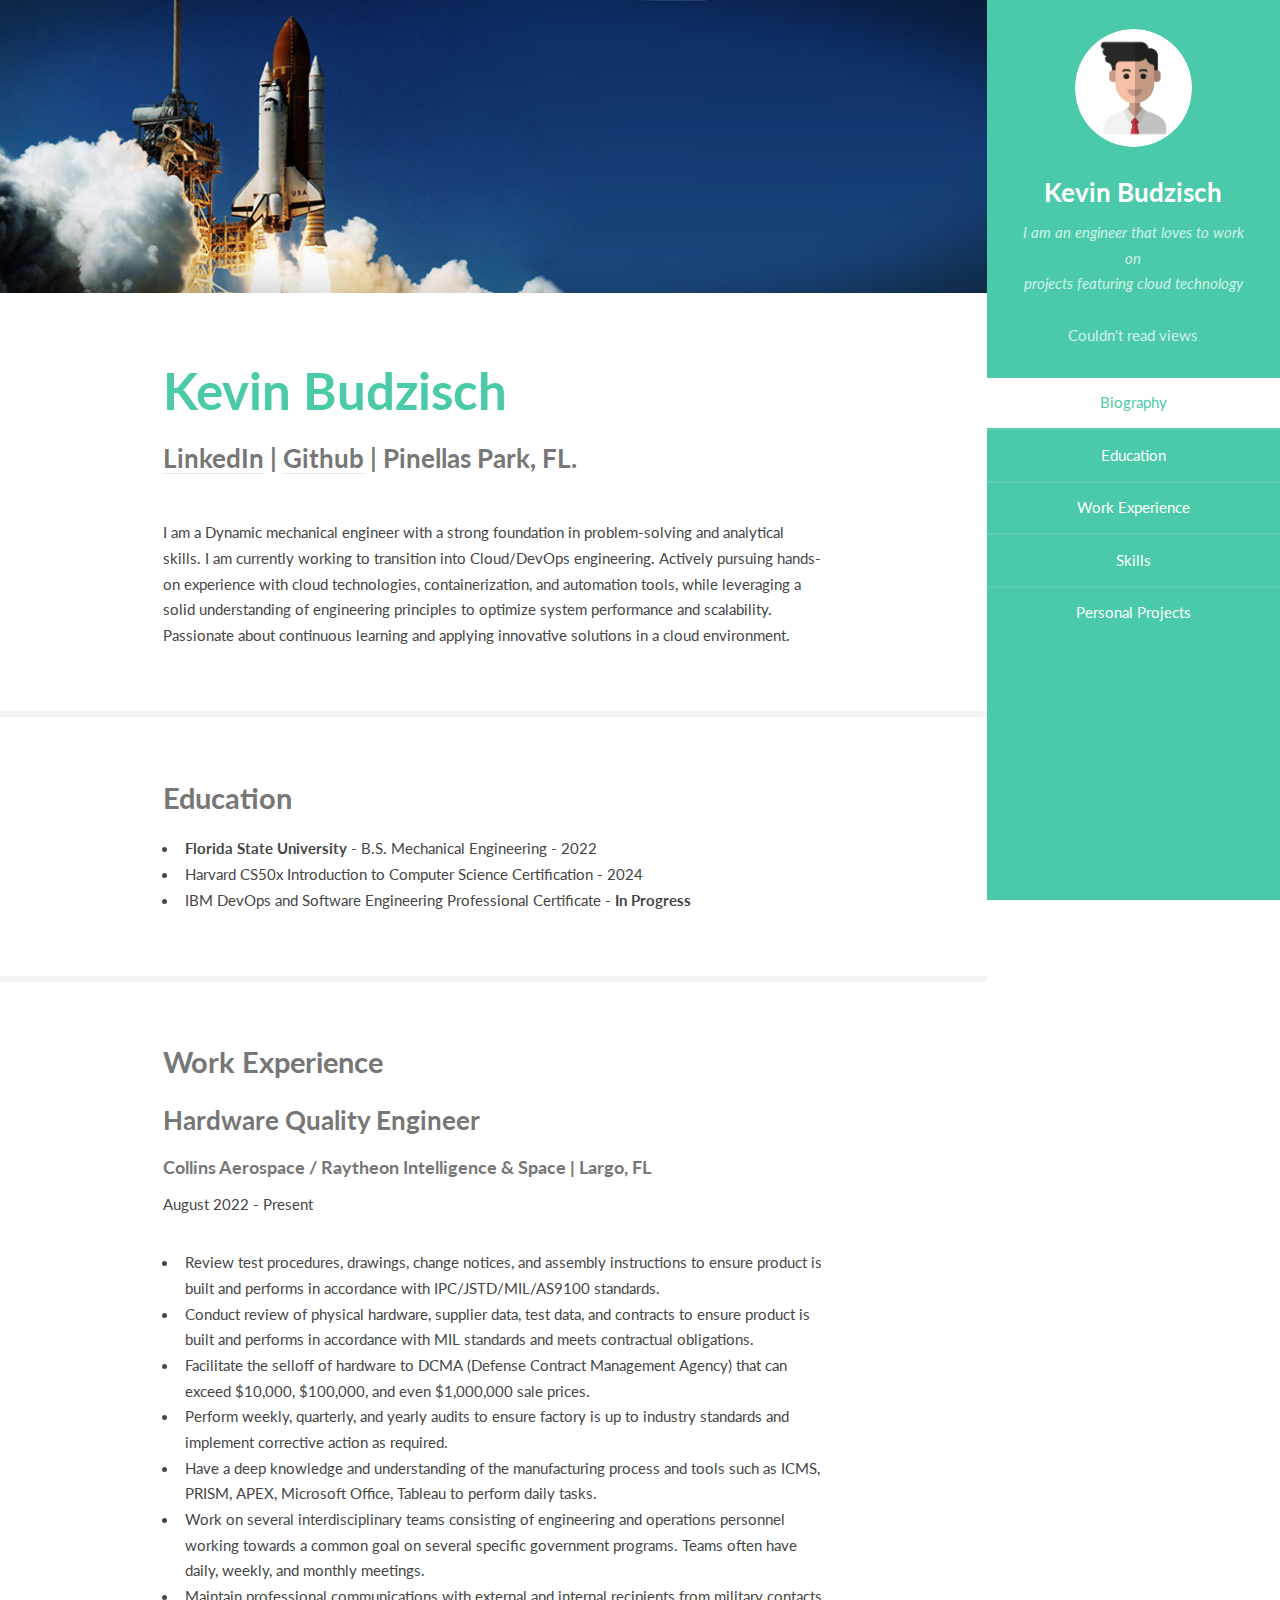
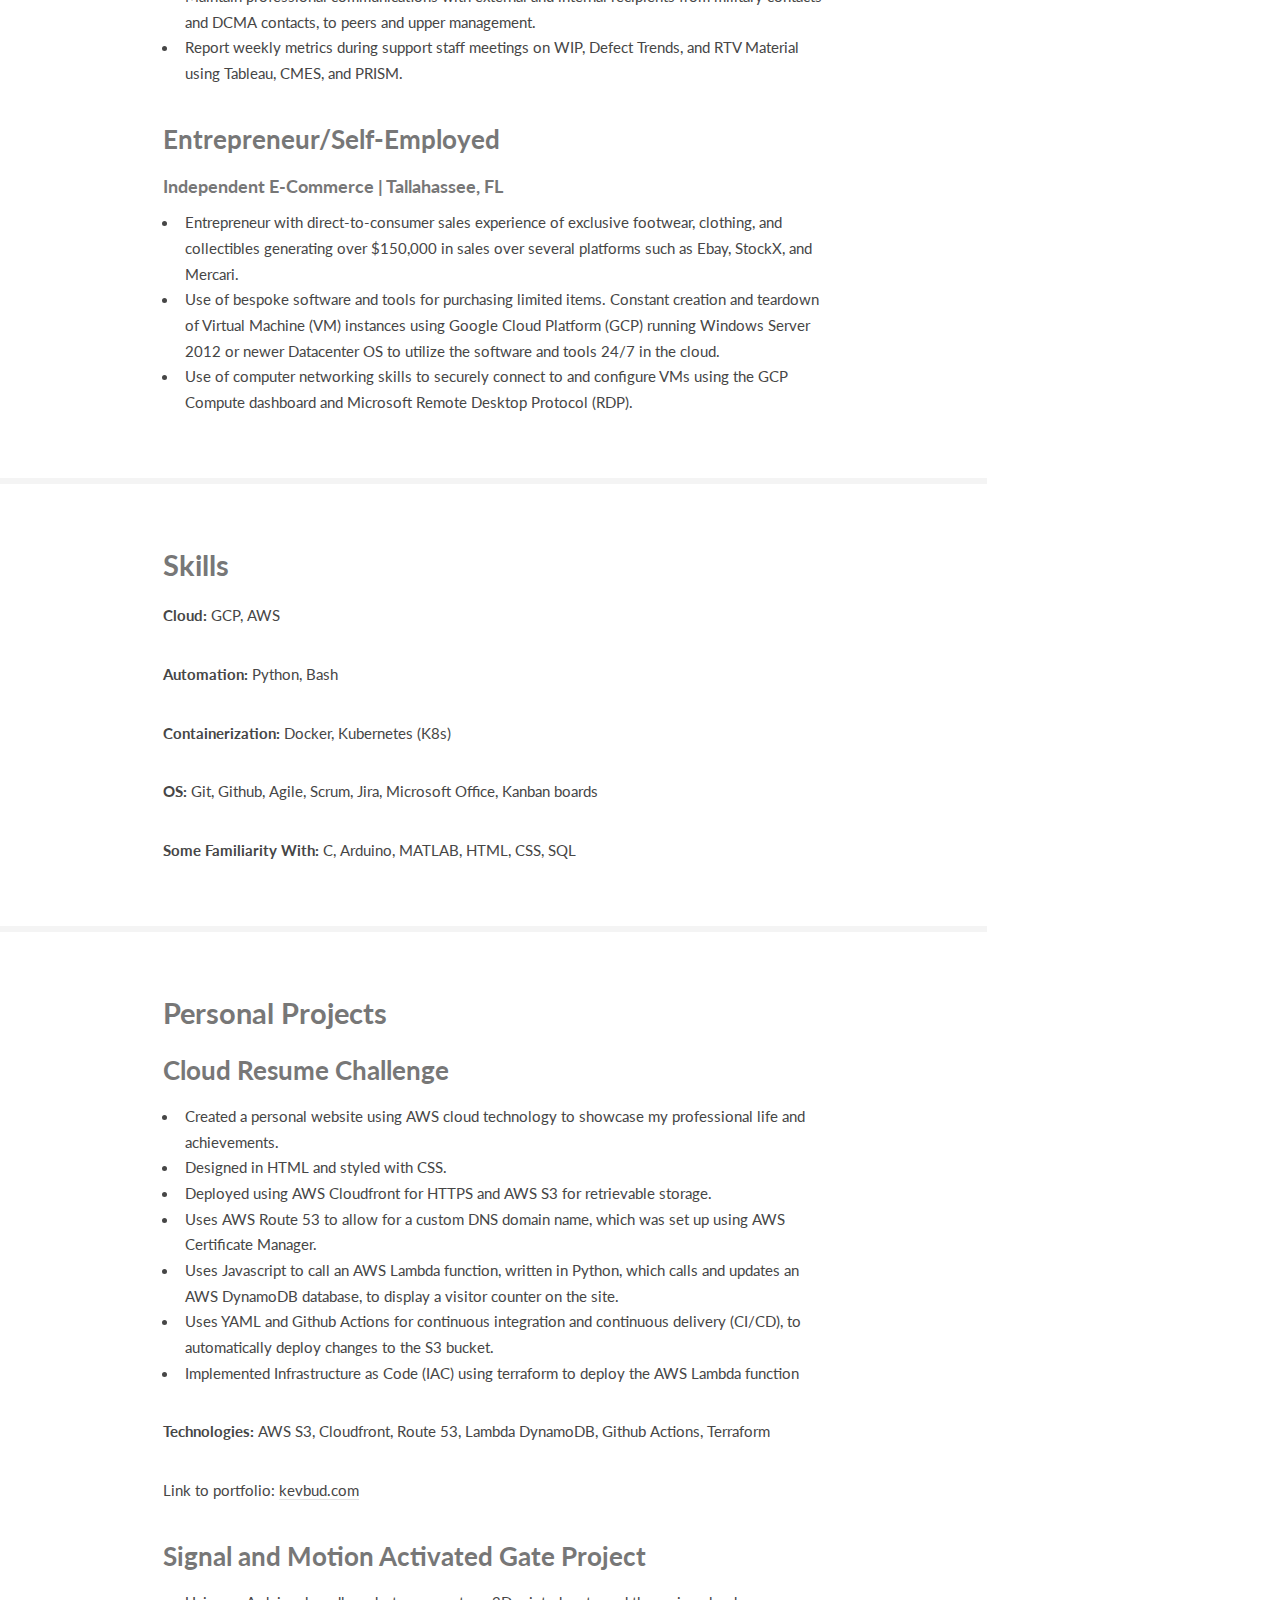
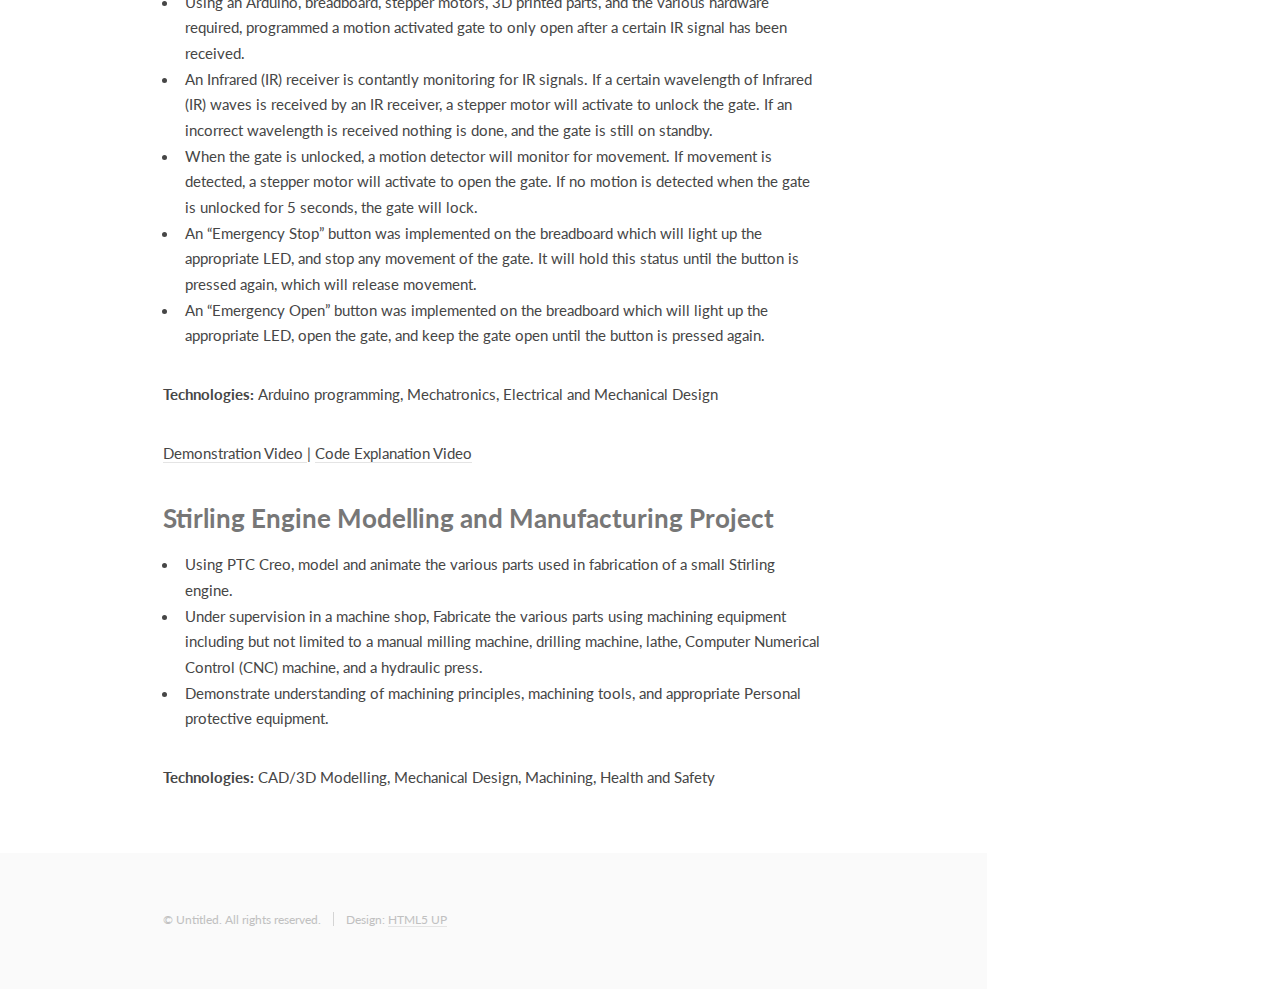
==== website/index.html @ 7eb5d75f "updated index" ====
<!DOCTYPE HTML>
<!--
	Read Only by HTML5 UP
	html5up.net | @ajlkn
	Free for personal and commercial use under the CCA 3.0 license (html5up.net/license)
-->
<html>
	<head>
		<title>Kevin Budzisch Resume</title>
		<meta charset="utf-8" />
		<meta name="viewport" content="width=device-width, initial-scale=1, user-scalable=no" />
		<link rel="stylesheet" href="assets/css/main.css" />
	</head>
	<body class="is-preload">

		<!-- Header -->
			<section id="header">
				<header>
					<span class="image avatar"><img src="images/avatar.jpg" alt="" /></span>
					<h1 id="logo"><a href="#">Kevin Budzisch</a></h1>
					<p>I am an engineer that loves to work on<br />
						projects featuring cloud technology</p>
					<br>
					<div class="counter-number nav-item nav-link text-white-50 font-sans-serif font-size-16
					active">Couldn't read views</div>
					
				</header>
				<nav id="nav">
					<ul>
						<li><a href="#one" class="active">Biography</a></li>
						<li><a href="#two">Education</a></li>
						<li><a href="#three">Work Experience</a></li>
						<li><a href="#four">Skills</a></li>
						<li><a href="#five">Personal Projects</a></li>
<!--						<li><a href="#six">Contact Me</a></li>	-->
					</ul>
				</nav>

			</section>

		<!-- Wrapper -->
			<div id="wrapper">

				<!-- Main -->
					<div id="main">

						<!-- One -->
							<section id="one">
								<div class="image main" data-position="center">
									<img src="images/banner.jpg" alt="" />
								</div>
								<div class="container">
									<header class="major">
										<h2>Kevin Budzisch</h2>
										<p>
											<a href="https://www.linkedin.com/in/kbudzisch/">LinkedIn</a>  | 
											<a href="https://github.com/Fudder1">Github</a>  |  Pinellas Park, FL.
										</p>
									</header>
									<p>I am a Dynamic mechanical engineer with a strong foundation in problem-solving and analytical skills. I am currently working to transition into Cloud/DevOps engineering. Actively pursuing hands-on experience with cloud technologies, containerization, and automation tools, while leveraging a solid understanding of engineering principles to optimize system performance and scalability. Passionate about continuous learning and applying innovative solutions in a cloud environment.</p>
								</div>
							</section>

						<!-- Two -->
							<section id="two">
								<div class="container">
									<h2>Education</h2>
									<ul>
										<li><strong>Florida State University</strong>  -  B.S. Mechanical Engineering  -  2022</li>
										<li>Harvard CS50x Introduction to Computer Science Certification  -  2024</li>
										<li>IBM DevOps and Software Engineering Professional Certificate  -  <strong>In Progress</strong></li>
									</ul>
		
										
								</div>
							</section>

						<!-- Three -->
							<section id="three">
								<div class="container">
									<h2>Work Experience</h2>
									<div>
										<h3>Hardware Quality Engineer</h3>
										<h4>Collins Aerospace / Raytheon Intelligence & Space | Largo, FL</h4> 
										<p>August 2022 - Present</p>
										<ul>
											<li>Review test procedures, drawings, change notices, and assembly instructions to ensure product is built and performs in accordance with IPC/JSTD/MIL/AS9100 standards.</li>
											<li>Conduct review of physical hardware, supplier data, test data, and contracts to ensure product is built and performs in accordance with MIL standards and meets contractual obligations.</li>
											<li>Facilitate the selloff of hardware to DCMA (Defense Contract Management Agency) that can exceed $10,000, $100,000, and even $1,000,000 sale prices.</li>
											<li>Perform weekly, quarterly, and yearly audits to ensure factory is up to industry standards and implement corrective action as required.</li>
											<li>Have a deep knowledge and understanding of the manufacturing process and tools such as ICMS, PRISM, APEX, Microsoft Office, Tableau to perform daily tasks.</li>
											<li>Work on several interdisciplinary teams consisting of engineering and operations personnel working towards a common goal on several specific government programs. Teams often have daily, weekly, and monthly meetings.</li>
											<li>Maintain professional communications with external and internal recipients from military contacts and DCMA contacts, to peers and upper management. </li>
											<li>Report weekly metrics during support staff meetings on WIP, Defect Trends, and RTV Material using Tableau, CMES, and PRISM.</li>
										</ul>
									</div>

									<div>
										<h3>Entrepreneur/Self-Employed</h3>
										<h4>Independent E-Commerce | Tallahassee, FL</h4> 
										<ul>
											<li>Entrepreneur with direct-to-consumer sales experience of exclusive footwear, clothing, and collectibles generating over $150,000 in sales over several platforms such as Ebay, StockX, and Mercari.</li>
											<li>Use of bespoke software and tools for purchasing limited items. Constant creation and teardown of Virtual Machine (VM) instances using Google Cloud Platform (GCP) running Windows Server 2012 or newer Datacenter OS to utilize the software and tools 24/7 in the cloud.</li>
											<li>Use of computer networking skills to securely connect to and configure VMs using the GCP Compute dashboard and Microsoft Remote Desktop Protocol (RDP).</li>
										</ul>
									</div>
								</div>
							</section>

							<!-- four -->
							<section id="four">
								<div class="container">
									<h2>Skills</h2>
									<p><strong>Cloud:</strong> GCP, AWS</p>
									<p><strong>Automation:</strong> Python, Bash</p>
									<p><strong>Containerization:</strong> Docker, Kubernetes (K8s)</p>
									<p><strong>OS:</strong> Git, Github, Agile, Scrum, Jira, Microsoft Office, Kanban boards</p>
									<p><strong>Some Familiarity With:</strong> C, Arduino, MATLAB, HTML, CSS, SQL</p>
								</div>
							</section>
						
						<!-- five -->
						<section id="five">
							<div class="container">
								<h2>Personal Projects</h2>
							<div>
								<h3>Cloud Resume Challenge</h3>
								<ul>
									<li>Created a personal website using AWS cloud technology to showcase my professional life and achievements.</li>
									<li>Designed in HTML and styled with CSS. </li>
									<li>Deployed using AWS Cloudfront for HTTPS and AWS S3 for retrievable storage. </li>
									<li>Uses AWS Route 53 to allow for a custom DNS domain name, which was set up using AWS Certificate Manager.</li>
									<li>Uses Javascript to call an AWS Lambda function, written in Python, which calls and updates an AWS DynamoDB database, to display a visitor counter on the site.</li>
									<li>Uses YAML and Github Actions for continuous integration and continuous delivery (CI/CD), to automatically deploy changes to the S3 bucket.</li>
									<li>Implemented Infrastructure as Code (IAC) using terraform to deploy the AWS Lambda function</li>
								</ul>
								<p><strong>Technologies:</strong> AWS S3, Cloudfront, Route 53, Lambda DynamoDB, Github Actions, Terraform</p>
								<p>Link to portfolio: <a href="kevbud.com">kevbud.com</a></p>
							</div>

							<div>
								<h3>Signal and Motion Activated Gate Project </h3>
								<ul>
									<li>Using an Arduino, breadboard, stepper motors, 3D printed parts, and the various hardware required, programmed a motion activated gate to only open after a certain IR signal has been received.</li>
									<li>An Infrared (IR) receiver is contantly monitoring for IR signals. If a certain wavelength of Infrared (IR) waves is received by an IR receiver, a stepper motor will activate to unlock the gate. If an incorrect wavelength is received nothing is done, and the gate is still on standby.</li>
									<li>When the gate is unlocked, a motion detector will monitor for movement. If movement is detected, a stepper motor will activate to open the gate. If no motion is detected when the gate is unlocked for 5 seconds, the gate will lock.</li>
									<li>An “Emergency Stop” button was implemented on the breadboard which will light up the appropriate LED, and stop any movement of the gate. It will hold this status until the button is pressed again, which will release movement.</li>
									<li>An “Emergency Open” button was implemented on the breadboard which will light up the appropriate LED, open the gate, and keep the gate open until the button is pressed again.</li>
								</ul>
								<p><strong>Technologies:</strong> Arduino programming, Mechatronics, Electrical and Mechanical Design</p>
								<p>
									<a href="https://www.youtube.com/watch?v=40p8YZrm4vk">Demonstration Video     </a> 
									 |    
									<a href="https://www.youtube.com/watch?v=aiH-I9sI6yg">Code Explanation Video</a>
								</p>
							</div>

							<div>
								<h3> Stirling Engine Modelling and Manufacturing Project</h3>
								<ul>
									<li>Using PTC Creo, model and animate the various parts used in fabrication of a small Stirling engine.</li>
									<li>Under supervision in a machine shop, Fabricate the various parts using machining equipment including but not limited to a manual milling machine, drilling machine, lathe, Computer Numerical Control (CNC) machine, and a hydraulic press. </li>
									<li>Demonstrate understanding of machining principles, machining tools, and appropriate Personal protective equipment.</li>
								</ul>
								<p><strong>Technologies:</strong> CAD/3D Modelling, Mechanical Design, Machining, Health and Safety</p>
							</div>
							</div>
						</section>

							<!-- six -->
<!--						<section id="six">
								<div class="container">
									<h3>Contact Me</h3>
									<p>Integer eu ante ornare amet commetus vestibulum blandit integer in curae ac faucibus integer non. Adipiscing cubilia elementum integer. Integer eu ante ornare amet commetus.</p>
									<form method="post" action="#">
										<div class="row gtr-uniform">
											<div class="col-6 col-12-xsmall"><input type="text" name="name" id="name" placeholder="Name" /></div>
											<div class="col-6 col-12-xsmall"><input type="email" name="email" id="email" placeholder="Email" /></div>
											<div class="col-12"><input type="text" name="subject" id="subject" placeholder="Subject" /></div>
											<div class="col-12"><textarea name="message" id="message" placeholder="Message" rows="6"></textarea></div>
											<div class="col-12">
												<ul class="actions">
													<li><input type="submit" class="primary" value="Send Message" /></li>
													<li><input type="reset" value="Reset Form" /></li>
												</ul>
											</div>
										</div>
									</form>
								</div>
							</section>	-->

						<!-- Five -->
						<!--
							<section id="five">
								<div class="container">
									<h3>Elements</h3>

									<section>
										<h4>Text</h4>
										<p>This is <b>bold</b> and this is <strong>strong</strong>. This is <i>italic</i> and this is <em>emphasized</em>.
										This is <sup>superscript</sup> text and this is <sub>subscript</sub> text.
										This is <u>underlined</u> and this is code: <code>for (;;) { ... }</code>. Finally, <a href="#">this is a link</a>.</p>
										<hr />
										<header>
											<h4>Heading with a Subtitle</h4>
											<p>Lorem ipsum dolor sit amet nullam id egestas urna aliquam</p>
										</header>
										<p>Nunc lacinia ante nunc ac lobortis. Interdum adipiscing gravida odio porttitor sem non mi integer non faucibus ornare mi ut ante amet placerat aliquet. Volutpat eu sed ante lacinia sapien lorem accumsan varius montes viverra nibh in adipiscing blandit tempus accumsan.</p>
										<header>
											<h5>Heading with a Subtitle</h5>
											<p>Lorem ipsum dolor sit amet nullam id egestas urna aliquam</p>
										</header>
										<p>Nunc lacinia ante nunc ac lobortis. Interdum adipiscing gravida odio porttitor sem non mi integer non faucibus ornare mi ut ante amet placerat aliquet. Volutpat eu sed ante lacinia sapien lorem accumsan varius montes viverra nibh in adipiscing blandit tempus accumsan.</p>
										<hr />
										<h2>Heading Level 2</h2>
										<h3>Heading Level 3</h3>
										<h4>Heading Level 4</h4>
										<h5>Heading Level 5</h5>
										<h6>Heading Level 6</h6>
										<hr />
										<h5>Blockquote</h5>
										<blockquote>Fringilla nisl. Donec accumsan interdum nisi, quis tincidunt felis sagittis eget tempus euismod. Vestibulum ante ipsum primis in faucibus vestibulum. Blandit adipiscing eu felis iaculis volutpat ac adipiscing accumsan faucibus. Vestibulum ante ipsum primis in faucibus lorem ipsum dolor sit amet nullam adipiscing eu felis.</blockquote>
										<h5>Preformatted</h5>
										<pre><code>i = 0;

while (!deck.isInOrder()) {
    print 'Iteration ' + i;
    deck.shuffle();
    i++;
}

print 'It took ' + i + ' iterations to sort the deck.';</code></pre>
									</section>

									<section>
										<h4>Lists</h4>
										<div class="row">
											<div class="col-6 col-12-xsmall">
												<h5>Unordered</h5>
												<ul>
													<li>Dolor pulvinar etiam magna etiam.</li>
													<li>Sagittis adipiscing lorem eleifend.</li>
													<li>Felis enim feugiat dolore viverra.</li>
												</ul>
												<h5>Alternate</h5>
												<ul class="alt">
													<li>Dolor pulvinar etiam magna etiam.</li>
													<li>Sagittis adipiscing lorem eleifend.</li>
													<li>Felis enim feugiat dolore viverra.</li>
												</ul>
											</div>
											<div class="col-6 col-12-xsmall">
												<h5>Ordered</h5>
												<ol>
													<li>Dolor pulvinar etiam magna etiam.</li>
													<li>Etiam vel felis at lorem sed viverra.</li>
													<li>Felis enim feugiat dolore viverra.</li>
													<li>Dolor pulvinar etiam magna etiam.</li>
													<li>Etiam vel felis at lorem sed viverra.</li>
													<li>Felis enim feugiat dolore viverra.</li>
												</ol>
												<h5>Icons</h5>
												<ul class="icons">
													<li><a href="#" class="icon brands fa-twitter"><span class="label">Twitter</span></a></li>
													<li><a href="#" class="icon brands fa-facebook-f"><span class="label">Facebook</span></a></li>
													<li><a href="#" class="icon brands fa-instagram"><span class="label">Instagram</span></a></li>
													<li><a href="#" class="icon brands fa-github"><span class="label">Github</span></a></li>
													<li><a href="#" class="icon brands fa-dribbble"><span class="label">Dribbble</span></a></li>
													<li><a href="#" class="icon brands fa-tumblr"><span class="label">Tumblr</span></a></li>
												</ul>
											</div>
										</div>
										<h5>Actions</h5>
										<ul class="actions">
											<li><a href="#" class="button primary">Default</a></li>
											<li><a href="#" class="button">Default</a></li>
											<li><a href="#" class="button alt">Default</a></li>
										</ul>
										<ul class="actions small">
											<li><a href="#" class="button primary small">Small</a></li>
											<li><a href="#" class="button small">Small</a></li>
											<li><a href="#" class="button alt small">Small</a></li>
										</ul>
										<div class="row">
											<div class="col-3 col-6-medium col-12-xsmall">
												<ul class="actions stacked">
													<li><a href="#" class="button primary">Default</a></li>
													<li><a href="#" class="button">Default</a></li>
													<li><a href="#" class="button alt">Default</a></li>
												</ul>
											</div>
											<div class="col-3 col-6 col-12-xsmall">
												<ul class="actions stacked">
													<li><a href="#" class="button primary small">Small</a></li>
													<li><a href="#" class="button small">Small</a></li>
													<li><a href="#" class="button alt small">Small</a></li>
												</ul>
											</div>
											<div class="col-3 col-6-medium col-12-xsmall">
												<ul class="actions stacked">
													<li><a href="#" class="button primary fit">Default</a></li>
													<li><a href="#" class="button fit">Default</a></li>
													<li><a href="#" class="button alt fit">Default</a></li>
												</ul>
											</div>
											<div class="col-3 col-6-medium col-12-xsmall">
												<ul class="actions stacked">
													<li><a href="#" class="button primary small fit">Small</a></li>
													<li><a href="#" class="button small fit">Small</a></li>
													<li><a href="#" class="button alt small fit">Small</a></li>
												</ul>
											</div>
										</div>
									</section>

									<section>
										<h4>Table</h4>
										<h5>Default</h5>
										<div class="table-wrapper">
											<table>
												<thead>
													<tr>
														<th>Name</th>
														<th>Description</th>
														<th>Price</th>
													</tr>
												</thead>
												<tbody>
													<tr>
														<td>Item One</td>
														<td>Ante turpis integer aliquet porttitor.</td>
														<td>29.99</td>
													</tr>
													<tr>
														<td>Item Two</td>
														<td>Vis ac commodo adipiscing arcu aliquet.</td>
														<td>19.99</td>
													</tr>
													<tr>
														<td>Item Three</td>
														<td> Morbi faucibus arcu accumsan lorem.</td>
														<td>29.99</td>
													</tr>
													<tr>
														<td>Item Four</td>
														<td>Vitae integer tempus condimentum.</td>
														<td>19.99</td>
													</tr>
													<tr>
														<td>Item Five</td>
														<td>Ante turpis integer aliquet porttitor.</td>
														<td>29.99</td>
													</tr>
												</tbody>
												<tfoot>
													<tr>
														<td colspan="2"></td>
														<td>100.00</td>
													</tr>
												</tfoot>
											</table>
										</div>

										<h5>Alternate</h5>
										<div class="table-wrapper">
											<table class="alt">
												<thead>
													<tr>
														<th>Name</th>
														<th>Description</th>
														<th>Price</th>
													</tr>
												</thead>
												<tbody>
													<tr>
														<td>Item One</td>
														<td>Ante turpis integer aliquet porttitor.</td>
														<td>29.99</td>
													</tr>
													<tr>
														<td>Item Two</td>
														<td>Vis ac commodo adipiscing arcu aliquet.</td>
														<td>19.99</td>
													</tr>
													<tr>
														<td>Item Three</td>
														<td> Morbi faucibus arcu accumsan lorem.</td>
														<td>29.99</td>
													</tr>
													<tr>
														<td>Item Four</td>
														<td>Vitae integer tempus condimentum.</td>
														<td>19.99</td>
													</tr>
													<tr>
														<td>Item Five</td>
														<td>Ante turpis integer aliquet porttitor.</td>
														<td>29.99</td>
													</tr>
												</tbody>
												<tfoot>
													<tr>
														<td colspan="2"></td>
														<td>100.00</td>
													</tr>
												</tfoot>
											</table>
										</div>
									</section>

									<section>
										<h4>Buttons</h4>
										<ul class="actions">
											<li><a href="#" class="button primary">Primary</a></li>
											<li><a href="#" class="button">Default</a></li>
											<li><a href="#" class="button alt">Alternate</a></li>
										</ul>
										<ul class="actions">
											<li><a href="#" class="button primary large">Large</a></li>
											<li><a href="#" class="button">Default</a></li>
											<li><a href="#" class="button alt small">Small</a></li>
										</ul>
										<ul class="actions fit">
											<li><a href="#" class="button primary fit">Fit</a></li>
											<li><a href="#" class="button fit">Fit</a></li>
											<li><a href="#" class="button alt fit">Fit</a></li>
										</ul>
										<ul class="actions fit small">
											<li><a href="#" class="button primary fit small">Fit + Small</a></li>
											<li><a href="#" class="button fit small">Fit + Small</a></li>
											<li><a href="#" class="button alt fit small">Fit + Small</a></li>
										</ul>
										<ul class="actions">
											<li><a href="#" class="button primary icon solid fa-download">Icon</a></li>
											<li><a href="#" class="button icon solid fa-download">Icon</a></li>
											<li><a href="#" class="button alt icon solid fa-check">Icon</a></li>
										</ul>
										<ul class="actions">
											<li><span class="button primary disabled">Primary</span></li>
											<li><span class="button disabled">Default</span></li>
											<li><span class="button alt disabled">Alternate</span></li>
										</ul>
									</section>

									<section>
										<h4>Form</h4>
										<form method="post" action="#">
											<div class="row gtr-uniform">
												<div class="col-6 col-12-xsmall">
													<input type="text" name="demo-name" id="demo-name" value="" placeholder="Name" />
												</div>
												<div class="col-6 col-12-xsmall">
													<input type="email" name="demo-email" id="demo-email" value="" placeholder="Email" />
												</div>
												<div class="col-12">
													<select name="demo-category" id="demo-category">
														<option value="">- Category -</option>
														<option value="1">Manufacturing</option>
														<option value="1">Shipping</option>
														<option value="1">Administration</option>
														<option value="1">Human Resources</option>
													</select>
												</div>
												<div class="col-4 col-12-medium">
													<input type="radio" id="demo-priority-low" name="demo-priority" checked>
													<label for="demo-priority-low">Low Priority</label>
												</div>
												<div class="col-4 col-12-medium">
													<input type="radio" id="demo-priority-normal" name="demo-priority">
													<label for="demo-priority-normal">Normal Priority</label>
												</div>
												<div class="col-4 col-12-medium">
													<input type="radio" id="demo-priority-high" name="demo-priority">
													<label for="demo-priority-high">High Priority</label>
												</div>
												<div class="col-6 col-12-medium">
													<input type="checkbox" id="demo-copy" name="demo-copy">
													<label for="demo-copy">Email me a copy of this message</label>
												</div>
												<div class="col-6 col-12-medium">
													<input type="checkbox" id="demo-human" name="demo-human" checked>
													<label for="demo-human">I am a human and not a robot</label>
												</div>
												<div class="col-12">
													<textarea name="demo-message" id="demo-message" placeholder="Enter your message" rows="6"></textarea>
												</div>
												<div class="col-12">
													<ul class="actions">
														<li><input type="submit" value="Send Message" /></li>
														<li><input type="reset" value="Reset" class="alt" /></li>
													</ul>
												</div>
											</div>
										</form>
									</section>

									<section>
										<h4>Image</h4>
										<h5>Fit</h5>
										<span class="image fit"><img src="images/banner.jpg" alt="" /></span>
										<div class="box alt">
											<div class="row gtr-50 gtr-uniform">
												<div class="col-4"><span class="image fit"><img src="images/pic01.jpg" alt="" /></span></div>
												<div class="col-4"><span class="image fit"><img src="images/pic02.jpg" alt="" /></span></div>
												<div class="col-4"><span class="image fit"><img src="images/pic03.jpg" alt="" /></span></div>
												<div class="col-4"><span class="image fit"><img src="images/pic02.jpg" alt="" /></span></div>
												<div class="col-4"><span class="image fit"><img src="images/pic03.jpg" alt="" /></span></div>
												<div class="col-4"><span class="image fit"><img src="images/pic01.jpg" alt="" /></span></div>
												<div class="col-4"><span class="image fit"><img src="images/pic03.jpg" alt="" /></span></div>
												<div class="col-4"><span class="image fit"><img src="images/pic01.jpg" alt="" /></span></div>
												<div class="col-4"><span class="image fit"><img src="images/pic02.jpg" alt="" /></span></div>
											</div>
										</div>
										<h5>Left &amp; Right</h5>
										<p><span class="image left"><img src="images/avatar.jpg" alt="" /></span>Fringilla nisl. Donec accumsan interdum nisi, quis tincidunt felis sagittis eget. tempus euismod. Vestibulum ante ipsum primis in faucibus vestibulum. Blandit adipiscing eu felis iaculis volutpat ac adipiscing accumsan eu faucibus. Integer ac pellentesque praesent tincidunt felis sagittis eget. tempus euismod. Vestibulum ante ipsum primis in faucibus vestibulum. Blandit adipiscing eu felis iaculis volutpat ac adipiscing accumsan eu faucibus. Integer ac pellentesque praesent. Donec accumsan interdum nisi, quis tincidunt felis sagittis eget. tempus euismod. Vestibulum ante ipsum primis in faucibus vestibulum. Blandit adipiscing eu felis iaculis volutpat ac adipiscing accumsan eu faucibus. Integer ac pellentesque praesent tincidunt felis sagittis eget. tempus euismod. Vestibulum ante ipsum primis in faucibus vestibulum. Blandit adipiscing eu felis iaculis volutpat ac adipiscing accumsan eu faucibus. Integer ac pellentesque praesent.</p>
										<p><span class="image right"><img src="images/avatar.jpg" alt="" /></span>Fringilla nisl. Donec accumsan interdum nisi, quis tincidunt felis sagittis eget. tempus euismod. Vestibulum ante ipsum primis in faucibus vestibulum. Blandit adipiscing eu felis iaculis volutpat ac adipiscing accumsan eu faucibus. Integer ac pellentesque praesent tincidunt felis sagittis eget. tempus euismod. Vestibulum ante ipsum primis in faucibus vestibulum. Blandit adipiscing eu felis iaculis volutpat ac adipiscing accumsan eu faucibus. Integer ac pellentesque praesent. Donec accumsan interdum nisi, quis tincidunt felis sagittis eget. tempus euismod. Vestibulum ante ipsum primis in faucibus vestibulum. Blandit adipiscing eu felis iaculis volutpat ac adipiscing accumsan eu faucibus. Integer ac pellentesque praesent tincidunt felis sagittis eget. tempus euismod. Vestibulum ante ipsum primis in faucibus vestibulum. Blandit adipiscing eu felis iaculis volutpat ac adipiscing accumsan eu faucibus. Integer ac pellentesque praesent.</p>
									</section>

								</div>
							</section>
						-->

					</div>

				<!-- Footer -->
					<section id="footer">
						<div class="container">
							<ul class="copyright">
								<li>&copy; Untitled. All rights reserved.</li><li>Design: <a href="http://html5up.net">HTML5 UP</a></li>
							</ul>
						</div>
					</section>

			</div>

		<!-- Scripts -->
			<script src="assets/js/jquery.min.js"></script>
			<script src="assets/js/jquery.scrollex.min.js"></script>
			<script src="assets/js/jquery.scrolly.min.js"></script>
			<script src="assets/js/browser.min.js"></script>
			<script src="assets/js/breakpoints.min.js"></script>
			<script src="assets/js/util.js"></script>
			<script src="assets/js/main.js"></script>

			<script src ="./index.js"></script>
	</body>
</html>
---- website/assets/css/main.css ----
@import url("fontawesome-all.min.css");
@import url("https://fonts.googleapis.com/css?family=Lato:400,400italic,700,700italic|Source+Code+Pro:400");

/*
	Read Only by HTML5 UP
	html5up.net | @ajlkn
	Free for personal and commercial use under the CCA 3.0 license (html5up.net/license)
*/

html, body, div, span, applet, object,
iframe, h1, h2, h3, h4, h5, h6, p, blockquote,
pre, a, abbr, acronym, address, big, cite,
code, del, dfn, em, img, ins, kbd, q, s, samp,
small, strike, strong, sub, sup, tt, var, b,
u, i, center, dl, dt, dd, ol, ul, li, fieldset,
form, label, legend, table, caption, tbody,
tfoot, thead, tr, th, td, article, aside,
canvas, details, embed, figure, figcaption,
footer, header, hgroup, menu, nav, output, ruby,
section, summary, time, mark, audio, video {
	margin: 0;
	padding: 0;
	border: 0;
	font-size: 100%;
	font: inherit;
	vertical-align: baseline;}

article, aside, details, figcaption, figure,
footer, header, hgroup, menu, nav, section {
	display: block;}

body {
	line-height: 1;
}

ol, ul {
	list-style: none;
}

blockquote, q {
	quotes: none;
}

	blockquote:before, blockquote:after, q:before, q:after {
		content: '';
		content: none;
	}

table {
	border-collapse: collapse;
	border-spacing: 0;
}

body {
	-webkit-text-size-adjust: none;
}

mark {
	background-color: transparent;
	color: inherit;
}

input::-moz-focus-inner {
	border: 0;
	padding: 0;
}

input, select, textarea {
	-moz-appearance: none;
	-webkit-appearance: none;
	-ms-appearance: none;
	appearance: none;
}

/* Basic */

	html {
		box-sizing: border-box;
	}

	*, *:before, *:after {
		box-sizing: inherit;
	}

	body {
		background: #fff;
	}

		body.is-preload *, body.is-preload *:before, body.is-preload *:after {
			-moz-animation: none !important;
			-webkit-animation: none !important;
			-ms-animation: none !important;
			animation: none !important;
			-moz-transition: none !important;
			-webkit-transition: none !important;
			-ms-transition: none !important;
			transition: none !important;
		}

	body, input, select, textarea {
		color: #464646;
		font-family: "Lato", sans-serif;
		font-size: 16pt;
		font-weight: 400;
		line-height: 1.75em;
	}

	a {
		-moz-transition: color 0.2s ease-in-out, border-color 0.2s ease-in-out;
		-webkit-transition: color 0.2s ease-in-out, border-color 0.2s ease-in-out;
		-ms-transition: color 0.2s ease-in-out, border-color 0.2s ease-in-out;
		transition: color 0.2s ease-in-out, border-color 0.2s ease-in-out;
		border-bottom: solid 1px #e4e4e4;
		color: inherit;
		text-decoration: none;
	}

		a:hover {
			border-bottom-color: transparent;
			color: #4acaa8 !important;
		}

	strong, b {
		color: #464646;
		font-weight: 700;
	}

	em, i {
		font-style: italic;
	}

	p {
		margin: 0 0 2.25em 0;
	}

	h1, h2, h3, h4, h5, h6 {
		color: #777;
		font-weight: 700;
		line-height: 1em;
		margin: 0 0 0.5625em 0;
	}

		h1 a, h2 a, h3 a, h4 a, h5 a, h6 a {
			border: 0;
			color: inherit;
			text-decoration: none;
		}

	h2 {
		font-size: 2em;
		line-height: 1.5em;
	}

	h3 {
		font-size: 1.75em;
		line-height: 1.5em;
	}

	h4 {
		font-size: 1.25em;
		line-height: 1.5em;
	}

	h5 {
		font-size: 0.9em;
		line-height: 1.5em;
	}

	h6 {
		font-size: 0.7em;
		line-height: 1.5em;
	}

	sub {
		font-size: 0.8em;
		position: relative;
		top: 0.5em;
	}

	sup {
		font-size: 0.8em;
		position: relative;
		top: -0.5em;
	}

	hr {
		border: 0;
		border-bottom: solid 2px #f4f4f4;
		margin: 2.25em 0;
	}

		hr.major {
			margin: 3.375em 0;
		}

	blockquote {
		border-left: solid 8px #e4e4e4;
		font-style: italic;
		margin: 0 0 2.25em 0;
		padding: 0.5em 0 0.5em 2em;
	}

	code {
		background: #555;
		border-radius: 5px;
		color: #fff;
		font-family: "Source Code Pro", monospace;
		font-size: 0.9em;
		margin: 0 0.25em;
		padding: 0.25em 0.65em;
	}

	pre {
		font-family: "Source Code Pro", monospace;
		font-size: 0.9em;
		margin: 0 0 2.25em 0;
	}

		pre code {
			-webkit-overflow-scrolling: touch;
			display: block;
			line-height: 1.5em;
			overflow-x: auto;
			padding: 1em 1.5em;
		}

	.align-left {
		text-align: left;
	}

	.align-center {
		text-align: center;
	}

	.align-right {
		text-align: right;
	}

/* Row */

	.row {
		display: flex;
		flex-wrap: wrap;
		box-sizing: border-box;
		align-items: stretch;
	}

		.row > * {
			box-sizing: border-box;
		}

		.row.gtr-uniform > * > :last-child {
			margin-bottom: 0;
		}

		.row.aln-left {
			justify-content: flex-start;
		}

		.row.aln-center {
			justify-content: center;
		}

		.row.aln-right {
			justify-content: flex-end;
		}

		.row.aln-top {
			align-items: flex-start;
		}

		.row.aln-middle {
			align-items: center;
		}

		.row.aln-bottom {
			align-items: flex-end;
		}

		.row > .imp {
			order: -1;
		}

		.row > .col-1 {
			width: 8.33333%;
		}

		.row > .off-1 {
			margin-left: 8.33333%;
		}

		.row > .col-2 {
			width: 16.66667%;
		}

		.row > .off-2 {
			margin-left: 16.66667%;
		}

		.row > .col-3 {
			width: 25%;
		}

		.row > .off-3 {
			margin-left: 25%;
		}

		.row > .col-4 {
			width: 33.33333%;
		}

		.row > .off-4 {
			margin-left: 33.33333%;
		}

		.row > .col-5 {
			width: 41.66667%;
		}

		.row > .off-5 {
			margin-left: 41.66667%;
		}

		.row > .col-6 {
			width: 50%;
		}

		.row > .off-6 {
			margin-left: 50%;
		}

		.row > .col-7 {
			width: 58.33333%;
		}

		.row > .off-7 {
			margin-left: 58.33333%;
		}

		.row > .col-8 {
			width: 66.66667%;
		}

		.row > .off-8 {
			margin-left: 66.66667%;
		}

		.row > .col-9 {
			width: 75%;
		}

		.row > .off-9 {
			margin-left: 75%;
		}

		.row > .col-10 {
			width: 83.33333%;
		}

		.row > .off-10 {
			margin-left: 83.33333%;
		}

		.row > .col-11 {
			width: 91.66667%;
		}

		.row > .off-11 {
			margin-left: 91.66667%;
		}

		.row > .col-12 {
			width: 100%;
		}

		.row > .off-12 {
			margin-left: 100%;
		}

		.row.gtr-0 {
			margin-top: 0;
			margin-left: 0em;
		}

			.row.gtr-0 > * {
				padding: 0 0 0 0em;
			}

			.row.gtr-0.gtr-uniform {
				margin-top: 0em;
			}

				.row.gtr-0.gtr-uniform > * {
					padding-top: 0em;
				}

		.row.gtr-25 {
			margin-top: 0;
			margin-left: -0.5em;
		}

			.row.gtr-25 > * {
				padding: 0 0 0 0.5em;
			}

			.row.gtr-25.gtr-uniform {
				margin-top: -0.5em;
			}

				.row.gtr-25.gtr-uniform > * {
					padding-top: 0.5em;
				}

		.row.gtr-50 {
			margin-top: 0;
			margin-left: -1em;
		}

			.row.gtr-50 > * {
				padding: 0 0 0 1em;
			}

			.row.gtr-50.gtr-uniform {
				margin-top: -1em;
			}

				.row.gtr-50.gtr-uniform > * {
					padding-top: 1em;
				}

		.row {
			margin-top: 0;
			margin-left: -2em;
		}

			.row > * {
				padding: 0 0 0 2em;
			}

			.row.gtr-uniform {
				margin-top: -2em;
			}

				.row.gtr-uniform > * {
					padding-top: 2em;
				}

		.row.gtr-150 {
			margin-top: 0;
			margin-left: -3em;
		}

			.row.gtr-150 > * {
				padding: 0 0 0 3em;
			}

			.row.gtr-150.gtr-uniform {
				margin-top: -3em;
			}

				.row.gtr-150.gtr-uniform > * {
					padding-top: 3em;
				}

		.row.gtr-200 {
			margin-top: 0;
			margin-left: -4em;
		}

			.row.gtr-200 > * {
				padding: 0 0 0 4em;
			}

			.row.gtr-200.gtr-uniform {
				margin-top: -4em;
			}

				.row.gtr-200.gtr-uniform > * {
					padding-top: 4em;
				}

		@media screen and (max-width: 1680px) {

			.row {
				display: flex;
				flex-wrap: wrap;
				box-sizing: border-box;
				align-items: stretch;
			}

				.row > * {
					box-sizing: border-box;
				}

				.row.gtr-uniform > * > :last-child {
					margin-bottom: 0;
				}

				.row.aln-left {
					justify-content: flex-start;
				}

				.row.aln-center {
					justify-content: center;
				}

				.row.aln-right {
					justify-content: flex-end;
				}

				.row.aln-top {
					align-items: flex-start;
				}

				.row.aln-middle {
					align-items: center;
				}

				.row.aln-bottom {
					align-items: flex-end;
				}

				.row > .imp-xlarge {
					order: -1;
				}

				.row > .col-1-xlarge {
					width: 8.33333%;
				}

				.row > .off-1-xlarge {
					margin-left: 8.33333%;
				}

				.row > .col-2-xlarge {
					width: 16.66667%;
				}

				.row > .off-2-xlarge {
					margin-left: 16.66667%;
				}

				.row > .col-3-xlarge {
					width: 25%;
				}

				.row > .off-3-xlarge {
					margin-left: 25%;
				}

				.row > .col-4-xlarge {
					width: 33.33333%;
				}

				.row > .off-4-xlarge {
					margin-left: 33.33333%;
				}

				.row > .col-5-xlarge {
					width: 41.66667%;
				}

				.row > .off-5-xlarge {
					margin-left: 41.66667%;
				}

				.row > .col-6-xlarge {
					width: 50%;
				}

				.row > .off-6-xlarge {
					margin-left: 50%;
				}

				.row > .col-7-xlarge {
					width: 58.33333%;
				}

				.row > .off-7-xlarge {
					margin-left: 58.33333%;
				}

				.row > .col-8-xlarge {
					width: 66.66667%;
				}

				.row > .off-8-xlarge {
					margin-left: 66.66667%;
				}

				.row > .col-9-xlarge {
					width: 75%;
				}

				.row > .off-9-xlarge {
					margin-left: 75%;
				}

				.row > .col-10-xlarge {
					width: 83.33333%;
				}

				.row > .off-10-xlarge {
					margin-left: 83.33333%;
				}

				.row > .col-11-xlarge {
					width: 91.66667%;
				}

				.row > .off-11-xlarge {
					margin-left: 91.66667%;
				}

				.row > .col-12-xlarge {
					width: 100%;
				}

				.row > .off-12-xlarge {
					margin-left: 100%;
				}

				.row.gtr-0 {
					margin-top: 0;
					margin-left: 0em;
				}

					.row.gtr-0 > * {
						padding: 0 0 0 0em;
					}

					.row.gtr-0.gtr-uniform {
						margin-top: 0em;
					}

						.row.gtr-0.gtr-uniform > * {
							padding-top: 0em;
						}

				.row.gtr-25 {
					margin-top: 0;
					margin-left: -0.5em;
				}

					.row.gtr-25 > * {
						padding: 0 0 0 0.5em;
					}

					.row.gtr-25.gtr-uniform {
						margin-top: -0.5em;
					}

						.row.gtr-25.gtr-uniform > * {
							padding-top: 0.5em;
						}

				.row.gtr-50 {
					margin-top: 0;
					margin-left: -1em;
				}

					.row.gtr-50 > * {
						padding: 0 0 0 1em;
					}

					.row.gtr-50.gtr-uniform {
						margin-top: -1em;
					}

						.row.gtr-50.gtr-uniform > * {
							padding-top: 1em;
						}

				.row {
					margin-top: 0;
					margin-left: -2em;
				}

					.row > * {
						padding: 0 0 0 2em;
					}

					.row.gtr-uniform {
						margin-top: -2em;
					}

						.row.gtr-uniform > * {
							padding-top: 2em;
						}

				.row.gtr-150 {
					margin-top: 0;
					margin-left: -3em;
				}

					.row.gtr-150 > * {
						padding: 0 0 0 3em;
					}

					.row.gtr-150.gtr-uniform {
						margin-top: -3em;
					}

						.row.gtr-150.gtr-uniform > * {
							padding-top: 3em;
						}

				.row.gtr-200 {
					margin-top: 0;
					margin-left: -4em;
				}

					.row.gtr-200 > * {
						padding: 0 0 0 4em;
					}

					.row.gtr-200.gtr-uniform {
						margin-top: -4em;
					}

						.row.gtr-200.gtr-uniform > * {
							padding-top: 4em;
						}

		}

		@media screen and (max-width: 1280px) {

			.row {
				display: flex;
				flex-wrap: wrap;
				box-sizing: border-box;
				align-items: stretch;
			}

				.row > * {
					box-sizing: border-box;
				}

				.row.gtr-uniform > * > :last-child {
					margin-bottom: 0;
				}

				.row.aln-left {
					justify-content: flex-start;
				}

				.row.aln-center {
					justify-content: center;
				}

				.row.aln-right {
					justify-content: flex-end;
				}

				.row.aln-top {
					align-items: flex-start;
				}

				.row.aln-middle {
					align-items: center;
				}

				.row.aln-bottom {
					align-items: flex-end;
				}

				.row > .imp-large {
					order: -1;
				}

				.row > .col-1-large {
					width: 8.33333%;
				}

				.row > .off-1-large {
					margin-left: 8.33333%;
				}

				.row > .col-2-large {
					width: 16.66667%;
				}

				.row > .off-2-large {
					margin-left: 16.66667%;
				}

				.row > .col-3-large {
					width: 25%;
				}

				.row > .off-3-large {
					margin-left: 25%;
				}

				.row > .col-4-large {
					width: 33.33333%;
				}

				.row > .off-4-large {
					margin-left: 33.33333%;
				}

				.row > .col-5-large {
					width: 41.66667%;
				}

				.row > .off-5-large {
					margin-left: 41.66667%;
				}

				.row > .col-6-large {
					width: 50%;
				}

				.row > .off-6-large {
					margin-left: 50%;
				}

				.row > .col-7-large {
					width: 58.33333%;
				}

				.row > .off-7-large {
					margin-left: 58.33333%;
				}

				.row > .col-8-large {
					width: 66.66667%;
				}

				.row > .off-8-large {
					margin-left: 66.66667%;
				}

				.row > .col-9-large {
					width: 75%;
				}

				.row > .off-9-large {
					margin-left: 75%;
				}

				.row > .col-10-large {
					width: 83.33333%;
				}

				.row > .off-10-large {
					margin-left: 83.33333%;
				}

				.row > .col-11-large {
					width: 91.66667%;
				}

				.row > .off-11-large {
					margin-left: 91.66667%;
				}

				.row > .col-12-large {
					width: 100%;
				}

				.row > .off-12-large {
					margin-left: 100%;
				}

				.row.gtr-0 {
					margin-top: 0;
					margin-left: 0em;
				}

					.row.gtr-0 > * {
						padding: 0 0 0 0em;
					}

					.row.gtr-0.gtr-uniform {
						margin-top: 0em;
					}

						.row.gtr-0.gtr-uniform > * {
							padding-top: 0em;
						}

				.row.gtr-25 {
					margin-top: 0;
					margin-left: -0.375em;
				}

					.row.gtr-25 > * {
						padding: 0 0 0 0.375em;
					}

					.row.gtr-25.gtr-uniform {
						margin-top: -0.375em;
					}

						.row.gtr-25.gtr-uniform > * {
							padding-top: 0.375em;
						}

				.row.gtr-50 {
					margin-top: 0;
					margin-left: -0.75em;
				}

					.row.gtr-50 > * {
						padding: 0 0 0 0.75em;
					}

					.row.gtr-50.gtr-uniform {
						margin-top: -0.75em;
					}

						.row.gtr-50.gtr-uniform > * {
							padding-top: 0.75em;
						}

				.row {
					margin-top: 0;
					margin-left: -1.5em;
				}

					.row > * {
						padding: 0 0 0 1.5em;
					}

					.row.gtr-uniform {
						margin-top: -1.5em;
					}

						.row.gtr-uniform > * {
							padding-top: 1.5em;
						}

				.row.gtr-150 {
					margin-top: 0;
					margin-left: -2.25em;
				}

					.row.gtr-150 > * {
						padding: 0 0 0 2.25em;
					}

					.row.gtr-150.gtr-uniform {
						margin-top: -2.25em;
					}

						.row.gtr-150.gtr-uniform > * {
							padding-top: 2.25em;
						}

				.row.gtr-200 {
					margin-top: 0;
					margin-left: -3em;
				}

					.row.gtr-200 > * {
						padding: 0 0 0 3em;
					}

					.row.gtr-200.gtr-uniform {
						margin-top: -3em;
					}

						.row.gtr-200.gtr-uniform > * {
							padding-top: 3em;
						}

		}

		@media screen and (max-width: 1024px) {

			.row {
				display: flex;
				flex-wrap: wrap;
				box-sizing: border-box;
				align-items: stretch;
			}

				.row > * {
					box-sizing: border-box;
				}

				.row.gtr-uniform > * > :last-child {
					margin-bottom: 0;
				}

				.row.aln-left {
					justify-content: flex-start;
				}

				.row.aln-center {
					justify-content: center;
				}

				.row.aln-right {
					justify-content: flex-end;
				}

				.row.aln-top {
					align-items: flex-start;
				}

				.row.aln-middle {
					align-items: center;
				}

				.row.aln-bottom {
					align-items: flex-end;
				}

				.row > .imp-medium {
					order: -1;
				}

				.row > .col-1-medium {
					width: 8.33333%;
				}

				.row > .off-1-medium {
					margin-left: 8.33333%;
				}

				.row > .col-2-medium {
					width: 16.66667%;
				}

				.row > .off-2-medium {
					margin-left: 16.66667%;
				}

				.row > .col-3-medium {
					width: 25%;
				}

				.row > .off-3-medium {
					margin-left: 25%;
				}

				.row > .col-4-medium {
					width: 33.33333%;
				}

				.row > .off-4-medium {
					margin-left: 33.33333%;
				}

				.row > .col-5-medium {
					width: 41.66667%;
				}

				.row > .off-5-medium {
					margin-left: 41.66667%;
				}

				.row > .col-6-medium {
					width: 50%;
				}

				.row > .off-6-medium {
					margin-left: 50%;
				}

				.row > .col-7-medium {
					width: 58.33333%;
				}

				.row > .off-7-medium {
					margin-left: 58.33333%;
				}

				.row > .col-8-medium {
					width: 66.66667%;
				}

				.row > .off-8-medium {
					margin-left: 66.66667%;
				}

				.row > .col-9-medium {
					width: 75%;
				}

				.row > .off-9-medium {
					margin-left: 75%;
				}

				.row > .col-10-medium {
					width: 83.33333%;
				}

				.row > .off-10-medium {
					margin-left: 83.33333%;
				}

				.row > .col-11-medium {
					width: 91.66667%;
				}

				.row > .off-11-medium {
					margin-left: 91.66667%;
				}

				.row > .col-12-medium {
					width: 100%;
				}

				.row > .off-12-medium {
					margin-left: 100%;
				}

				.row.gtr-0 {
					margin-top: 0;
					margin-left: 0em;
				}

					.row.gtr-0 > * {
						padding: 0 0 0 0em;
					}

					.row.gtr-0.gtr-uniform {
						margin-top: 0em;
					}

						.row.gtr-0.gtr-uniform > * {
							padding-top: 0em;
						}

				.row.gtr-25 {
					margin-top: 0;
					margin-left: -0.375em;
				}

					.row.gtr-25 > * {
						padding: 0 0 0 0.375em;
					}

					.row.gtr-25.gtr-uniform {
						margin-top: -0.375em;
					}

						.row.gtr-25.gtr-uniform > * {
							padding-top: 0.375em;
						}

				.row.gtr-50 {
					margin-top: 0;
					margin-left: -0.75em;
				}

					.row.gtr-50 > * {
						padding: 0 0 0 0.75em;
					}

					.row.gtr-50.gtr-uniform {
						margin-top: -0.75em;
					}

						.row.gtr-50.gtr-uniform > * {
							padding-top: 0.75em;
						}

				.row {
					margin-top: 0;
					margin-left: -1.5em;
				}

					.row > * {
						padding: 0 0 0 1.5em;
					}

					.row.gtr-uniform {
						margin-top: -1.5em;
					}

						.row.gtr-uniform > * {
							padding-top: 1.5em;
						}

				.row.gtr-150 {
					margin-top: 0;
					margin-left: -2.25em;
				}

					.row.gtr-150 > * {
						padding: 0 0 0 2.25em;
					}

					.row.gtr-150.gtr-uniform {
						margin-top: -2.25em;
					}

						.row.gtr-150.gtr-uniform > * {
							padding-top: 2.25em;
						}

				.row.gtr-200 {
					margin-top: 0;
					margin-left: -3em;
				}

					.row.gtr-200 > * {
						padding: 0 0 0 3em;
					}

					.row.gtr-200.gtr-uniform {
						margin-top: -3em;
					}

						.row.gtr-200.gtr-uniform > * {
							padding-top: 3em;
						}

		}

		@media screen and (max-width: 736px) {

			.row {
				display: flex;
				flex-wrap: wrap;
				box-sizing: border-box;
				align-items: stretch;
			}

				.row > * {
					box-sizing: border-box;
				}

				.row.gtr-uniform > * > :last-child {
					margin-bottom: 0;
				}

				.row.aln-left {
					justify-content: flex-start;
				}

				.row.aln-center {
					justify-content: center;
				}

				.row.aln-right {
					justify-content: flex-end;
				}

				.row.aln-top {
					align-items: flex-start;
				}

				.row.aln-middle {
					align-items: center;
				}

				.row.aln-bottom {
					align-items: flex-end;
				}

				.row > .imp-small {
					order: -1;
				}

				.row > .col-1-small {
					width: 8.33333%;
				}

				.row > .off-1-small {
					margin-left: 8.33333%;
				}

				.row > .col-2-small {
					width: 16.66667%;
				}

				.row > .off-2-small {
					margin-left: 16.66667%;
				}

				.row > .col-3-small {
					width: 25%;
				}

				.row > .off-3-small {
					margin-left: 25%;
				}

				.row > .col-4-small {
					width: 33.33333%;
				}

				.row > .off-4-small {
					margin-left: 33.33333%;
				}

				.row > .col-5-small {
					width: 41.66667%;
				}

				.row > .off-5-small {
					margin-left: 41.66667%;
				}

				.row > .col-6-small {
					width: 50%;
				}

				.row > .off-6-small {
					margin-left: 50%;
				}

				.row > .col-7-small {
					width: 58.33333%;
				}

				.row > .off-7-small {
					margin-left: 58.33333%;
				}

				.row > .col-8-small {
					width: 66.66667%;
				}

				.row > .off-8-small {
					margin-left: 66.66667%;
				}

				.row > .col-9-small {
					width: 75%;
				}

				.row > .off-9-small {
					margin-left: 75%;
				}

				.row > .col-10-small {
					width: 83.33333%;
				}

				.row > .off-10-small {
					margin-left: 83.33333%;
				}

				.row > .col-11-small {
					width: 91.66667%;
				}

				.row > .off-11-small {
					margin-left: 91.66667%;
				}

				.row > .col-12-small {
					width: 100%;
				}

				.row > .off-12-small {
					margin-left: 100%;
				}

				.row.gtr-0 {
					margin-top: 0;
					margin-left: 0em;
				}

					.row.gtr-0 > * {
						padding: 0 0 0 0em;
					}

					.row.gtr-0.gtr-uniform {
						margin-top: 0em;
					}

						.row.gtr-0.gtr-uniform > * {
							padding-top: 0em;
						}

				.row.gtr-25 {
					margin-top: 0;
					margin-left: -0.3125em;
				}

					.row.gtr-25 > * {
						padding: 0 0 0 0.3125em;
					}

					.row.gtr-25.gtr-uniform {
						margin-top: -0.3125em;
					}

						.row.gtr-25.gtr-uniform > * {
							padding-top: 0.3125em;
						}

				.row.gtr-50 {
					margin-top: 0;
					margin-left: -0.625em;
				}

					.row.gtr-50 > * {
						padding: 0 0 0 0.625em;
					}

					.row.gtr-50.gtr-uniform {
						margin-top: -0.625em;
					}

						.row.gtr-50.gtr-uniform > * {
							padding-top: 0.625em;
						}

				.row {
					margin-top: 0;
					margin-left: -1.25em;
				}

					.row > * {
						padding: 0 0 0 1.25em;
					}

					.row.gtr-uniform {
						margin-top: -1.25em;
					}

						.row.gtr-uniform > * {
							padding-top: 1.25em;
						}

				.row.gtr-150 {
					margin-top: 0;
					margin-left: -1.875em;
				}

					.row.gtr-150 > * {
						padding: 0 0 0 1.875em;
					}

					.row.gtr-150.gtr-uniform {
						margin-top: -1.875em;
					}

						.row.gtr-150.gtr-uniform > * {
							padding-top: 1.875em;
						}

				.row.gtr-200 {
					margin-top: 0;
					margin-left: -2.5em;
				}

					.row.gtr-200 > * {
						padding: 0 0 0 2.5em;
					}

					.row.gtr-200.gtr-uniform {
						margin-top: -2.5em;
					}

						.row.gtr-200.gtr-uniform > * {
							padding-top: 2.5em;
						}

		}

		@media screen and (max-width: 480px) {

			.row {
				display: flex;
				flex-wrap: wrap;
				box-sizing: border-box;
				align-items: stretch;
			}

				.row > * {
					box-sizing: border-box;
				}

				.row.gtr-uniform > * > :last-child {
					margin-bottom: 0;
				}

				.row.aln-left {
					justify-content: flex-start;
				}

				.row.aln-center {
					justify-content: center;
				}

				.row.aln-right {
					justify-content: flex-end;
				}

				.row.aln-top {
					align-items: flex-start;
				}

				.row.aln-middle {
					align-items: center;
				}

				.row.aln-bottom {
					align-items: flex-end;
				}

				.row > .imp-xsmall {
					order: -1;
				}

				.row > .col-1-xsmall {
					width: 8.33333%;
				}

				.row > .off-1-xsmall {
					margin-left: 8.33333%;
				}

				.row > .col-2-xsmall {
					width: 16.66667%;
				}

				.row > .off-2-xsmall {
					margin-left: 16.66667%;
				}

				.row > .col-3-xsmall {
					width: 25%;
				}

				.row > .off-3-xsmall {
					margin-left: 25%;
				}

				.row > .col-4-xsmall {
					width: 33.33333%;
				}

				.row > .off-4-xsmall {
					margin-left: 33.33333%;
				}

				.row > .col-5-xsmall {
					width: 41.66667%;
				}

				.row > .off-5-xsmall {
					margin-left: 41.66667%;
				}

				.row > .col-6-xsmall {
					width: 50%;
				}

				.row > .off-6-xsmall {
					margin-left: 50%;
				}

				.row > .col-7-xsmall {
					width: 58.33333%;
				}

				.row > .off-7-xsmall {
					margin-left: 58.33333%;
				}

				.row > .col-8-xsmall {
					width: 66.66667%;
				}

				.row > .off-8-xsmall {
					margin-left: 66.66667%;
				}

				.row > .col-9-xsmall {
					width: 75%;
				}

				.row > .off-9-xsmall {
					margin-left: 75%;
				}

				.row > .col-10-xsmall {
					width: 83.33333%;
				}

				.row > .off-10-xsmall {
					margin-left: 83.33333%;
				}

				.row > .col-11-xsmall {
					width: 91.66667%;
				}

				.row > .off-11-xsmall {
					margin-left: 91.66667%;
				}

				.row > .col-12-xsmall {
					width: 100%;
				}

				.row > .off-12-xsmall {
					margin-left: 100%;
				}

				.row.gtr-0 {
					margin-top: 0;
					margin-left: 0em;
				}

					.row.gtr-0 > * {
						padding: 0 0 0 0em;
					}

					.row.gtr-0.gtr-uniform {
						margin-top: 0em;
					}

						.row.gtr-0.gtr-uniform > * {
							padding-top: 0em;
						}

				.row.gtr-25 {
					margin-top: 0;
					margin-left: -0.3125em;
				}

					.row.gtr-25 > * {
						padding: 0 0 0 0.3125em;
					}

					.row.gtr-25.gtr-uniform {
						margin-top: -0.3125em;
					}

						.row.gtr-25.gtr-uniform > * {
							padding-top: 0.3125em;
						}

				.row.gtr-50 {
					margin-top: 0;
					margin-left: -0.625em;
				}

					.row.gtr-50 > * {
						padding: 0 0 0 0.625em;
					}

					.row.gtr-50.gtr-uniform {
						margin-top: -0.625em;
					}

						.row.gtr-50.gtr-uniform > * {
							padding-top: 0.625em;
						}

				.row {
					margin-top: 0;
					margin-left: -1.25em;
				}

					.row > * {
						padding: 0 0 0 1.25em;
					}

					.row.gtr-uniform {
						margin-top: -1.25em;
					}

						.row.gtr-uniform > * {
							padding-top: 1.25em;
						}

				.row.gtr-150 {
					margin-top: 0;
					margin-left: -1.875em;
				}

					.row.gtr-150 > * {
						padding: 0 0 0 1.875em;
					}

					.row.gtr-150.gtr-uniform {
						margin-top: -1.875em;
					}

						.row.gtr-150.gtr-uniform > * {
							padding-top: 1.875em;
						}

				.row.gtr-200 {
					margin-top: 0;
					margin-left: -2.5em;
				}

					.row.gtr-200 > * {
						padding: 0 0 0 2.5em;
					}

					.row.gtr-200.gtr-uniform {
						margin-top: -2.5em;
					}

						.row.gtr-200.gtr-uniform > * {
							padding-top: 2.5em;
						}

		}

/* Container */

	.container {
		margin: 0 auto;
		max-width: calc(100% - 4.5em);
		width: 45em;
	}

		.container.xsmall {
			width: 11.25em;
		}

		.container.small {
			width: 22.5em;
		}

		.container.medium {
			width: 33.75em;
		}

		.container.large {
			width: 56.25em;
		}

		.container.xlarge {
			width: 67.5em;
		}

		.container.max {
			width: 100%;
		}

		@media screen and (max-width: 1024px) {

			.container {
				width: 100% !important;
			}

		}

		@media screen and (max-width: 480px) {

			.container {
				max-width: calc(100% - 3.375em);
			}

		}

/* Section/Article */

	section.special, article.special {
		text-align: center;
	}

	header p {
		color: #aaa;
		position: relative;
		margin: 0 0 1.6875em 0;
	}

	header h2 + p {
		font-size: 1.25em;
		margin-top: -0.5em;
		line-height: 1.5em;
	}

	header h3 + p {
		font-size: 1.1em;
		margin-top: -0.35em;
		line-height: 1.5em;
	}

	header h4 + p,
	header h5 + p,
	header h6 + p {
		font-size: 0.9em;
		margin-top: -0.25em;
		line-height: 1.5em;
	}

	header.major h2 {
		color: #4acaa8;
		font-size: 3.5em;
	}

		header.major h2 + p {
			color: #777;
			font-size: 1.75em;
			font-weight: 700;
			margin-top: -0.75em;
		}

/* Form */

	form {
		margin: 0 0 2.25em 0;
	}

	label {
		color: #777;
		display: block;
		font-size: 0.9em;
		font-weight: 700;
		margin: 0 0 1.125em 0;
	}

	input::-moz-focus-inner {
		border: 0;
		padding: 0;
	}

	input[type="text"],
	input[type="password"],
	input[type="email"],
	select,
	textarea {
		-moz-appearance: none;
		-webkit-appearance: none;
		-ms-appearance: none;
		appearance: none;
		border-radius: 5px;
		border: none;
		border: solid 2px #e4e4e4;
		color: inherit;
		display: block;
		outline: 0;
		padding: 0 1em;
		text-decoration: none;
		width: 100%;
	}

		input[type="text"]:invalid,
		input[type="password"]:invalid,
		input[type="email"]:invalid,
		select:invalid,
		textarea:invalid {
			box-shadow: none;
		}

		input[type="text"]:focus,
		input[type="password"]:focus,
		input[type="email"]:focus,
		select:focus,
		textarea:focus {
			border-color: #4acaa8;
		}

	select {
		background-image: url("data:image/svg+xml;charset=utf8,%3Csvg xmlns='http://www.w3.org/2000/svg' width='40' height='40' preserveAspectRatio='none' viewBox='0 0 40 40'%3E%3Cpath d='M9.4,12.3l10.4,10.4l10.4-10.4c0.2-0.2,0.5-0.4,0.9-0.4c0.3,0,0.6,0.1,0.9,0.4l3.3,3.3c0.2,0.2,0.4,0.5,0.4,0.9 c0,0.4-0.1,0.6-0.4,0.9L20.7,31.9c-0.2,0.2-0.5,0.4-0.9,0.4c-0.3,0-0.6-0.1-0.9-0.4L4.3,17.3c-0.2-0.2-0.4-0.5-0.4-0.9 c0-0.4,0.1-0.6,0.4-0.9l3.3-3.3c0.2-0.2,0.5-0.4,0.9-0.4S9.1,12.1,9.4,12.3z' fill='%23e4e4e4' /%3E%3C/svg%3E");
		background-size: 1.25em;
		background-repeat: no-repeat;
		background-position: calc(100% - 1em) center;
		height: 2.75em;
		padding-right: 2.75em;
		text-overflow: ellipsis;
	}

		select option {
			color: #777;
			background: #fff;
		}

		select:focus::-ms-value {
			background-color: transparent;
		}

		select::-ms-expand {
			display: none;
		}

	input[type="text"],
	input[type="password"],
	input[type="email"],
	select {
		height: 2.75em;
	}

	textarea {
		padding: 0.75em 1em;
	}

	input[type="checkbox"],
	input[type="radio"] {
		-moz-appearance: none;
		-webkit-appearance: none;
		-ms-appearance: none;
		appearance: none;
		display: block;
		float: left;
		margin-right: -2em;
		opacity: 0;
		width: 1em;
		z-index: -1;
	}

		input[type="checkbox"] + label,
		input[type="radio"] + label {
			text-decoration: none;
			color: #888;
			cursor: pointer;
			display: inline-block;
			font-size: 1em;
			font-weight: 400;
			padding-left: 2.4em;
			padding-right: 0.75em;
			position: relative;
		}

			input[type="checkbox"] + label:before,
			input[type="radio"] + label:before {
				-moz-osx-font-smoothing: grayscale;
				-webkit-font-smoothing: antialiased;
				display: inline-block;
				font-style: normal;
				font-variant: normal;
				text-rendering: auto;
				line-height: 1;
				text-transform: none !important;
				font-family: 'Font Awesome 5 Free';
				font-weight: 900;
			}

			input[type="checkbox"] + label:before,
			input[type="radio"] + label:before {
				background: #fafafa;
				border-radius: 5px;
				border: solid 2px #e4e4e4;
				content: '';
				display: inline-block;
				font-size: 0.8em;
				height: 2.0625em;
				left: 0;
				line-height: 2.0625em;
				position: absolute;
				text-align: center;
				top: 0;
				width: 2.0625em;
			}

		input[type="checkbox"]:checked + label:before,
		input[type="radio"]:checked + label:before {
			background: #989898;
			border-color: #989898;
			color: #ffffff;
			content: '\f00c';
		}

		input[type="checkbox"]:focus + label:before,
		input[type="radio"]:focus + label:before {
			border-color: #4acaa8;
		}

	input[type="checkbox"] + label:before {
		border-radius: 5px;
	}

	input[type="radio"] + label:before {
		border-radius: 100%;
	}

	::-webkit-input-placeholder {
		color: #aaa !important;
		font-style: italic;
		opacity: 1.0;
	}

	:-moz-placeholder {
		color: #aaa !important;
		font-style: italic;
		opacity: 1.0;
	}

	::-moz-placeholder {
		color: #aaa !important;
		font-style: italic;
		opacity: 1.0;
	}

	:-ms-input-placeholder {
		color: #aaa !important;
		font-style: italic;
		opacity: 1.0;
	}

/* Box */

	.box {
		border-radius: 5px;
		border: solid 2px #e4e4e4;
		margin-bottom: 2.25em;
		padding: 1.5em;
	}

		.box > :last-child,
		.box > :last-child > :last-child,
		.box > :last-child > :last-child > :last-child {
			margin-bottom: 0;
		}

		.box.alt {
			border: 0;
			border-radius: 0;
			padding: 0;
		}

/* Icon */

	.icon {
		text-decoration: none;
		border-bottom: none;
		position: relative;
	}

		.icon:before {
			-moz-osx-font-smoothing: grayscale;
			-webkit-font-smoothing: antialiased;
			display: inline-block;
			font-style: normal;
			font-variant: normal;
			text-rendering: auto;
			line-height: 1;
			text-transform: none !important;
			font-family: 'Font Awesome 5 Free';
			font-weight: 400;
		}

		.icon > .label {
			display: none;
		}

		.icon:before {
			line-height: inherit;
		}

		.icon.solid:before {
			font-weight: 900;
		}

		.icon.brands:before {
			font-family: 'Font Awesome 5 Brands';
		}

/* Image */

	.image {
		border-radius: 5px;
		border: 0;
		display: inline-block;
		position: relative;
	}

		.image[data-position] img {
			-moz-object-fit: cover;
			-webkit-object-fit: cover;
			-ms-object-fit: cover;
			object-fit: cover;
			display: block;
			position: absolute;
			top: 0;
			left: 0;
			width: 100%;
			height: 100%;
		}

		.image[data-position="top left"] img {
			-moz-object-position: top left;
			-webkit-object-position: top left;
			-ms-object-position: top left;
			object-position: top left;
		}

		.image[data-position="top"] img {
			-moz-object-position: top;
			-webkit-object-position: top;
			-ms-object-position: top;
			object-position: top;
		}

		.image[data-position="top right"] img {
			-moz-object-position: top right;
			-webkit-object-position: top right;
			-ms-object-position: top right;
			object-position: top right;
		}

		.image[data-position="right"] img {
			-moz-object-position: right;
			-webkit-object-position: right;
			-ms-object-position: right;
			object-position: right;
		}

		.image[data-position="bottom right"] img {
			-moz-object-position: bottom right;
			-webkit-object-position: bottom right;
			-ms-object-position: bottom right;
			object-position: bottom right;
		}

		.image[data-position="bottom"] img {
			-moz-object-position: bottom;
			-webkit-object-position: bottom;
			-ms-object-position: bottom;
			object-position: bottom;
		}

		.image[data-position="bottom left"] img {
			-moz-object-position: bottom left;
			-webkit-object-position: bottom left;
			-ms-object-position: bottom left;
			object-position: bottom left;
		}

		.image[data-position="left"] img {
			-moz-object-position: left;
			-webkit-object-position: left;
			-ms-object-position: left;
			object-position: left;
		}

		.image[data-position="center"] img {
			-moz-object-position: center;
			-webkit-object-position: center;
			-ms-object-position: center;
			object-position: center;
		}

		.image[data-position="25% 25%"] img {
			-moz-object-position: 25% 25%;
			-webkit-object-position: 25% 25%;
			-ms-object-position: 25% 25%;
			object-position: 25% 25%;
		}

		.image[data-position="75% 25%"] img {
			-moz-object-position: 75% 25%;
			-webkit-object-position: 75% 25%;
			-ms-object-position: 75% 25%;
			object-position: 75% 25%;
		}

		.image[data-position="75% 75%"] img {
			-moz-object-position: 75% 75%;
			-webkit-object-position: 75% 75%;
			-ms-object-position: 75% 75%;
			object-position: 75% 75%;
		}

		.image[data-position="25% 75%"] img {
			-moz-object-position: 25% 75%;
			-webkit-object-position: 25% 75%;
			-ms-object-position: 25% 75%;
			object-position: 25% 75%;
		}

		.image img {
			border-radius: 5px;
			display: block;
		}

		.image.left {
			float: left;
			margin: 0 2.5em 2em 0;
			top: 0.25em;
		}

		.image.right {
			float: right;
			margin: 0 0 2em 2.5em;
			top: 0.25em;
		}

		.image.fit {
			display: block;
			margin: 0 0 2.25em 0;
			width: 100%;
		}

			.image.fit img {
				display: block;
				width: 100%;
			}

		.image.avatar {
			border-radius: 100%;
			overflow: hidden;
		}

			.image.avatar img {
				border-radius: 100%;
				display: block;
				width: 100%;
			}

		.image.main {
			display: block;
			height: 20em;
			border-radius: 0;
		}

			.image.main img {
				border-radius: 0;
			}

/* List */

	ol {
		list-style: decimal;
		margin: 0 0 2.25em 0;
		padding-left: 1.25em;
	}

		ol li {
			padding-left: 0.25em;
		}

	ul {
		list-style: disc;
		margin: 0 0 2.25em 0;
		padding-left: 1em;
	}

		ul li {
			padding-left: 0.5em;
		}

		ul.alt {
			list-style: none;
			padding-left: 0;
		}

			ul.alt li {
				border-top: solid 2px #f4f4f4;
				padding: 0.5em 0;
			}

				ul.alt li:first-child {
					border-top: 0;
					padding-top: 0;
				}

	dl {
		margin: 0 0 2.25em 0;
	}

/* Actions */

	ul.actions {
		display: -moz-flex;
		display: -webkit-flex;
		display: -ms-flex;
		display: flex;
		cursor: default;
		list-style: none;
		margin-left: -1.125em;
		padding-left: 0;
	}

		ul.actions li {
			padding: 0 0 0 1.125em;
			vertical-align: middle;
		}

		ul.actions.special {
			-moz-justify-content: center;
			-webkit-justify-content: center;
			-ms-justify-content: center;
			justify-content: center;
			width: 100%;
			margin-left: 0;
		}

			ul.actions.special li:first-child {
				padding-left: 0;
			}

		ul.actions.stacked {
			-moz-flex-direction: column;
			-webkit-flex-direction: column;
			-ms-flex-direction: column;
			flex-direction: column;
			margin-left: 0;
		}

			ul.actions.stacked li {
				padding: 1.125em 0 0 0;
			}

				ul.actions.stacked li:first-child {
					padding-top: 0;
				}

		ul.actions.fit {
			width: calc(100% + 1.125em);
		}

			ul.actions.fit li {
				-moz-flex-grow: 1;
				-webkit-flex-grow: 1;
				-ms-flex-grow: 1;
				flex-grow: 1;
				-moz-flex-shrink: 1;
				-webkit-flex-shrink: 1;
				-ms-flex-shrink: 1;
				flex-shrink: 1;
				width: 100%;
			}

				ul.actions.fit li > * {
					width: 100%;
				}

			ul.actions.fit.stacked {
				width: 100%;
			}

		@media screen and (max-width: 480px) {

			ul.actions:not(.fixed) {
				-moz-flex-direction: column;
				-webkit-flex-direction: column;
				-ms-flex-direction: column;
				flex-direction: column;
				margin-left: 0;
				width: 100% !important;
			}

				ul.actions:not(.fixed) li {
					-moz-flex-grow: 1;
					-webkit-flex-grow: 1;
					-ms-flex-grow: 1;
					flex-grow: 1;
					-moz-flex-shrink: 1;
					-webkit-flex-shrink: 1;
					-ms-flex-shrink: 1;
					flex-shrink: 1;
					padding: 1.125em 0 0 0;
					text-align: center;
					width: 100%;
				}

					ul.actions:not(.fixed) li > * {
						width: 100%;
					}

					ul.actions:not(.fixed) li:first-child {
						padding-top: 0;
					}

					ul.actions:not(.fixed) li input[type="submit"],
					ul.actions:not(.fixed) li input[type="reset"],
					ul.actions:not(.fixed) li input[type="button"],
					ul.actions:not(.fixed) li button,
					ul.actions:not(.fixed) li .button {
						width: 100%;
					}

						ul.actions:not(.fixed) li input[type="submit"].icon:before,
						ul.actions:not(.fixed) li input[type="reset"].icon:before,
						ul.actions:not(.fixed) li input[type="button"].icon:before,
						ul.actions:not(.fixed) li button.icon:before,
						ul.actions:not(.fixed) li .button.icon:before {
							margin-left: -0.5rem;
						}

		}

/* Feature Icons */

	ul.feature-icons {
		list-style: none;
		padding-left: 0;
	}

		ul.feature-icons li {
			text-decoration: none;
			display: inline-block;
			margin: 0 0 1.6875em 0;
			padding: 0.35em 0 0 3.5em;
			position: relative;
			vertical-align: top;
			width: 48%;
		}

			ul.feature-icons li:before {
				-moz-osx-font-smoothing: grayscale;
				-webkit-font-smoothing: antialiased;
				display: inline-block;
				font-style: normal;
				font-variant: normal;
				text-rendering: auto;
				line-height: 1;
				text-transform: none !important;
				font-family: 'Font Awesome 5 Free';
				font-weight: 400;
			}

			ul.feature-icons li:before {
				background: #4acaa8;
				border-radius: 100%;
				color: #ffffff;
				display: block;
				height: 2.5em;
				left: 0;
				line-height: 2.5em;
				position: absolute;
				text-align: center;
				top: 0;
				width: 2.5em;
			}

/* Icons */

	ul.icons {
		cursor: default;
		list-style: none;
		padding-left: 0;
	}

		ul.icons li {
			display: inline-block;
			padding: 0 1em 0 0;
		}

			ul.icons li:last-child {
				padding-right: 0 !important;
			}

			ul.icons li .icon:before {
				font-size: 1.25em;
			}

/* Table */

	.table-wrapper {
		-webkit-overflow-scrolling: touch;
		overflow-x: auto;
	}

	table {
		margin: 0 0 2.25em 0;
		width: 100%;
	}

		table tbody tr {
			border: solid 2px #f4f4f4;
			border-left: 0;
			border-right: 0;
		}

			table tbody tr:nth-child(2n + 1) {
				background-color: #fafafa;
			}

		table td {
			padding: 0.75em 0.75em;
		}

		table th {
			color: #777;
			font-size: 0.9em;
			font-weight: 700;
			padding: 0 0.75em 0.75em 0.75em;
			text-align: left;
		}

		table thead {
			border-bottom: solid 4px #e4e4e4;
		}

		table tfoot {
			border-top: solid 4px #e4e4e4;
		}

		table.alt {
			border-collapse: separate;
		}

			table.alt tbody tr td {
				border: solid 2px #e4e4e4;
				border-left-width: 0;
				border-top-width: 0;
			}

				table.alt tbody tr td:first-child {
					border-left-width: 2px;
				}

			table.alt tbody tr:first-child td {
				border-top-width: 2px;
			}

			table.alt thead {
				border-bottom: 0;
			}

			table.alt tfoot {
				border-top: 0;
			}

/* Button */

	input[type="submit"],
	input[type="reset"],
	input[type="button"],
	.button {
		-moz-appearance: none;
		-webkit-appearance: none;
		-ms-appearance: none;
		appearance: none;
		-moz-transition: background-color 0.2s ease-in-out, color 0.2s ease-in-out;
		-webkit-transition: background-color 0.2s ease-in-out, color 0.2s ease-in-out;
		-ms-transition: background-color 0.2s ease-in-out, color 0.2s ease-in-out;
		transition: background-color 0.2s ease-in-out, color 0.2s ease-in-out;
		background-color: #989898;
		border-radius: 5px;
		border: 0;
		color: #ffffff !important;
		cursor: pointer;
		display: inline-block;
		font-weight: 700;
		height: 2.75em;
		line-height: 2.75em;
		padding: 0 1.5em;
		text-align: center;
		text-decoration: none;
		white-space: nowrap;
	}

		input[type="submit"]:hover,
		input[type="reset"]:hover,
		input[type="button"]:hover,
		.button:hover {
			background-color: #a5a5a5;
			color: #ffffff !important;
		}

		input[type="submit"]:active,
		input[type="reset"]:active,
		input[type="button"]:active,
		.button:active {
			background-color: #8b8b8b;
		}

		input[type="submit"].icon,
		input[type="reset"].icon,
		input[type="button"].icon,
		.button.icon {
			padding-left: 1.35em;
		}

			input[type="submit"].icon:before,
			input[type="reset"].icon:before,
			input[type="button"].icon:before,
			.button.icon:before {
				margin-right: 0.5em;
			}

		input[type="submit"].fit,
		input[type="reset"].fit,
		input[type="button"].fit,
		.button.fit {
			width: 100%;
		}

		input[type="submit"].small,
		input[type="reset"].small,
		input[type="button"].small,
		.button.small {
			font-size: 0.8em;
		}

		input[type="submit"].large,
		input[type="reset"].large,
		input[type="button"].large,
		.button.large {
			font-size: 1.35em;
		}

		input[type="submit"].alt,
		input[type="reset"].alt,
		input[type="button"].alt,
		.button.alt {
			background-color: transparent;
			box-shadow: inset 0 0 0 2px #e4e4e4;
			color: #777 !important;
		}

			input[type="submit"].alt:hover,
			input[type="reset"].alt:hover,
			input[type="button"].alt:hover,
			.button.alt:hover {
				background-color: #f4f4f4;
				color: #777 !important;
			}

			input[type="submit"].alt:active,
			input[type="reset"].alt:active,
			input[type="button"].alt:active,
			.button.alt:active {
				background-color: #eaeaea;
			}

			input[type="submit"].alt.icon:before,
			input[type="reset"].alt.icon:before,
			input[type="button"].alt.icon:before,
			.button.alt.icon:before {
				color: #aaa;
			}

		input[type="submit"].primary,
		input[type="reset"].primary,
		input[type="button"].primary,
		.button.primary {
			background-color: #4acaa8;
			color: #ffffff !important;
		}

			input[type="submit"].primary:hover,
			input[type="reset"].primary:hover,
			input[type="button"].primary:hover,
			.button.primary:hover {
				background-color: #5ed0b1;
			}

			input[type="submit"].primary:active,
			input[type="reset"].primary:active,
			input[type="button"].primary:active,
			.button.primary:active {
				background-color: #39c29d;
			}

		input[type="submit"].disabled, input[type="submit"]:disabled,
		input[type="reset"].disabled,
		input[type="reset"]:disabled,
		input[type="button"].disabled,
		input[type="button"]:disabled,
		.button.disabled,
		.button:disabled {
			background-color: #888 !important;
			box-shadow: inset 0 -0.15em 0 0 rgba(0, 0, 0, 0.15);
			color: #fff !important;
			cursor: default;
			opacity: 0.25;
		}

/* Features */

	.features article {
		border-top: solid 3px #f4f4f4;
		margin-bottom: 2.25em;
		padding-top: 2.25em;
	}

		.features article:first-child {
			border-top: 0;
			padding-top: 0;
		}

		.features article .image {
			display: inline-block;
			padding-right: 2.5em;
			vertical-align: middle;
			width: 48%;
		}

			.features article .image img {
				display: block;
				width: 100%;
			}

		.features article .inner {
			display: inline-block;
			vertical-align: middle;
			width: 50%;
		}

			.features article .inner > :last-child {
				margin-bottom: 0;
			}

/* Header */

	#header {
		display: -moz-flex;
		display: -webkit-flex;
		display: -ms-flex;
		display: flex;
		-moz-flex-direction: column;
		-webkit-flex-direction: column;
		-ms-flex-direction: column;
		flex-direction: column;
		-moz-justify-content: space-between;
		-webkit-justify-content: space-between;
		-ms-justify-content: space-between;
		justify-content: space-between;
		background: #4acaa8;
		color: #d2f2e9;
		height: 100%;
		overflow-y: auto;
		position: fixed;
		text-align: center;
		top: 0;
		width: 23em;
		right: 0;
	}

		#header h1, #header h2, #header h3, #header h4, #header h5, #header h6 {
			color: #ffffff;
		}

			#header h1 a, #header h2 a, #header h3 a, #header h4 a, #header h5 a, #header h6 a {
				color: #ffffff;
			}

		#header header p {
			color: #b7eadc;
		}

		#header a {
			color: #d2f2e9;
		}

			#header a:hover {
				color: #ffffff !important;
			}

		#header > header {
			-moz-flex-shrink: 0;
			-webkit-flex-shrink: 0;
			-ms-flex-shrink: 0;
			flex-shrink: 0;
			padding: 3em;
		}

			#header > header .avatar {
				display: block;
				margin: 0 auto 2.25em auto;
				width: 8em;
			}

			#header > header h1 {
				font-size: 1.75em;
				margin: 0;
			}

			#header > header p {
				color: #d2f2e9;
				font-style: italic;
				margin: 1em 0 0 0;
			}

		#header > footer {
			-moz-flex-shrink: 0;
			-webkit-flex-shrink: 0;
			-ms-flex-shrink: 0;
			flex-shrink: 0;
			bottom: 0;
			left: 0;
			padding: 2em;
			width: 100%;
		}

			#header > footer .icons {
				margin: 0;
			}

				#header > footer .icons li a {
					color: #b7eadc;
				}

		#header > nav {
			-moz-flex-grow: 1;
			-webkit-flex-grow: 1;
			-ms-flex-grow: 1;
			flex-grow: 1;
		}

			#header > nav ul {
				list-style: none;
				margin: 0;
				padding: 0;
			}

				#header > nav ul li {
					border-top: solid 2px #5ccfb1;
					display: block;
					padding: 0;
				}

					#header > nav ul li a {
						-moz-transition: none;
						-webkit-transition: none;
						-ms-transition: none;
						transition: none;
						border: 0;
						color: #ffffff !important;
						display: block;
						padding: 0.85em 0;
						text-decoration: none;
					}

						#header > nav ul li a.active {
							background: #fff;
							color: #4acaa8 !important;
						}

					#header > nav ul li:first-child {
						border-top: 0;
					}

/* Wrapper */

	#wrapper {
		background: #fff;
		padding-right: 23em;
	}

/* Main */

	#main > section {
		border-top: solid 6px #f4f4f4;
	}

		#main > section > .container {
			padding: 6em 0 4em 0;
		}

		#main > section:first-child {
			border-top: 0;
		}

/* Footer */

	#footer {
		background: #fafafa;
		border-top: 0;
		color: #c0c0c0;
		overflow: hidden;
		padding: 4em 0 2em 0;
	}

		#footer .copyright {
			line-height: 1em;
			list-style: none;
			padding: 0;
		}

			#footer .copyright li {
				border-left: solid 1px #d4d4d4;
				display: inline-block;
				font-size: 0.8em;
				margin-left: 1em;
				padding-left: 1em;
			}

				#footer .copyright li:first-child {
					border-left: 0;
					margin-left: 0;
					padding-left: 0;
				}

				#footer .copyright li a {
					color: inherit;
				}

/* XLarge */

	@media screen and (max-width: 1680px) {

		/* Basic */

			body, input, select, textarea {
				font-size: 13pt;
			}

		/* Header */

			#header {
				width: 21em;
			}

				#header > header {
					padding: 2em;
				}

				#header > footer {
					padding: 1.5em;
				}

		/* Wrapper */

			#wrapper {
				padding-right: 21em;
			}

		/* Main */

			#main > section > .container {
				padding: 4em 0 2em 0;
			}

	}

/* Large */

	@media screen and (max-width: 1280px) {

		/* Basic */

			body, input, select, textarea {
				font-size: 11pt;
			}

		/* Header */

			#header {
				width: 20em;
			}

		/* Wrapper */

			#wrapper {
				padding-right: 20em;
			}

	}

/* Medium */

	#titleBar {
		display: none;
	}

	@media screen and (max-width: 1024px) {

		/* Basic */

			html, body {
				overflow-x: hidden;
			}

			body, input, select, textarea {
				font-size: 12pt;
			}

		/* Image */

			.image.left, .image.right {
				max-width: 40%;
			}

				.image.left img, .image.right img {
					width: 100%;
				}

			.image.main {
				height: 20em;
			}

		/* Header */

			#header {
				-moz-backface-visibility: hidden;
				-webkit-backface-visibility: hidden;
				-ms-backface-visibility: hidden;
				backface-visibility: hidden;
				-moz-transition: -moz-transform 0.5s ease;
				-webkit-transition: -webkit-transform 0.5s ease;
				-ms-transition: -ms-transform 0.5s ease;
				transition: transform 0.5s ease;
				display: block;
				height: 100%;
				overflow-y: auto;
				position: fixed;
				top: 0;
				width: 23em;
				z-index: 10002;
				-moz-transform: translateX(23em);
				-webkit-transform: translateX(23em);
				-ms-transform: translateX(23em);
				transform: translateX(23em);
				right: 0;
			}

				#header > footer {
					bottom: auto;
					left: auto;
					margin: 0.5em 0 0 0;
					position: relative;
					right: auto;
					top: auto;
				}

		/* Wrapper */

			#wrapper {
				-moz-backface-visibility: hidden;
				-webkit-backface-visibility: hidden;
				-ms-backface-visibility: hidden;
				backface-visibility: hidden;
				-moz-transition: -moz-transform 0.5s ease;
				-webkit-transition: -webkit-transform 0.5s ease;
				-ms-transition: -ms-transform 0.5s ease;
				transition: transform 0.5s ease;
				padding: 44px 0 1px 0;
			}

		/* Header Panel */

			#titleBar {
				-moz-backface-visibility: hidden;
				-webkit-backface-visibility: hidden;
				-ms-backface-visibility: hidden;
				backface-visibility: hidden;
				-moz-transition: -moz-transform 0.5s ease;
				-webkit-transition: -webkit-transform 0.5s ease;
				-ms-transition: -ms-transform 0.5s ease;
				transition: transform 0.5s ease;
				display: block;
				height: 44px;
				left: 0;
				position: fixed;
				top: 0;
				width: 100%;
				z-index: 10001;
				background: #222;
				color: #fff;
				min-width: 320px;
			}

				#titleBar .title {
					color: #fff;
					display: block;
					font-weight: 700;
					height: 44px;
					line-height: 44px;
					padding: 0 1em;
					width: 100%;
					text-align: left;
				}

					#titleBar .title a {
						border: 0;
						text-decoration: none;
					}

				#titleBar .toggle {
					text-decoration: none;
					height: 4em;
					position: absolute;
					top: 0;
					width: 6em;
					border: 0;
					outline: 0;
					right: 0;
				}

					#titleBar .toggle:before {
						-moz-osx-font-smoothing: grayscale;
						-webkit-font-smoothing: antialiased;
						display: inline-block;
						font-style: normal;
						font-variant: normal;
						text-rendering: auto;
						line-height: 1;
						text-transform: none !important;
						font-family: 'Font Awesome 5 Free';
						font-weight: 900;
					}

					#titleBar .toggle:before {
						background: #4acaa8;
						color: #ffffff;
						content: '\f0c9';
						display: block;
						font-size: 18px;
						height: 44px;
						line-height: 44px;
						position: absolute;
						text-align: center;
						top: 0;
						width: 64px;
						right: 0;
					}

			body.header-visible #wrapper, body.header-visible #titleBar {
				-moz-transform: translateX(-23em);
				-webkit-transform: translateX(-23em);
				-ms-transform: translateX(-23em);
				transform: translateX(-23em);
			}

			body.header-visible #header {
				-moz-transform: translateX(0);
				-webkit-transform: translateX(0);
				-ms-transform: translateX(0);
				transform: translateX(0);
			}

	}

/* Small */

	@media screen and (max-width: 736px) {

		/* Basic */

			body, input, select, textarea {
				font-size: 12pt;
			}

			h1 br, h2 br, h3 br, h4 br, h5 br, h6 br {
				display: none;
			}

			h2 {
				font-size: 1.75em;
			}

			h3 {
				font-size: 1.5em;
			}

			h4 {
				font-size: 1em;
			}

		/* Image */

			.image.left {
				margin: 0 1.5em 1em 0;
			}

			.image.right {
				margin: 0 0 1em 1.5em;
			}

			.image.main {
				height: 12em;
			}

		/* Section/Article */

			header br {
				display: none;
			}

			header.major h2 {
				font-size: 2.5em;
			}

				header.major h2 + p {
					font-size: 1.5em;
				}

		/* Features */

			.features article .image {
				display: block;
				margin: 0 0 2.25em 0;
				padding-right: 0;
				width: 100%;
			}

			.features article .inner {
				display: block;
				width: 100%;
			}

		/* Header */

			#header {
				width: 17em;
				-moz-transform: translateX(17em);
				-webkit-transform: translateX(17em);
				-ms-transform: translateX(17em);
				transform: translateX(17em);
				right: 0;
			}

				#header > header {
					padding: 2em;
				}

					#header > header .avatar {
						margin: 0 auto 1.6875em auto;
						width: 6em;
					}

					#header > header h1 {
						font-size: 1.5em;
					}

					#header > header p {
						margin: 1em 0 0 0;
					}

				#header > footer {
					padding: 1.5em;
				}

		/* Main */

			#main > section > .container {
				padding: 2em 0 0 0;
			}

		/* Footer */

			#footer {
				text-align: center;
			}

				#footer .copyright li {
					border-left: 0;
					display: block;
					line-height: 1.75em;
					margin: 0.75em 0 0 0;
					padding-left: 0;
				}

					#footer .copyright li:first-child {
						margin-top: 0;
					}

		/* Header Panel */

			#titleBar .toggle {
				height: 4em;
				width: 6em;
			}

				#titleBar .toggle:before {
					font-size: 14px;
					width: 44px;
				}

			body.header-visible #wrapper, body.header-visible #titleBar {
				-moz-transform: translateX(-17em);
				-webkit-transform: translateX(-17em);
				-ms-transform: translateX(-17em);
				transform: translateX(-17em);
			}

	}

/* XSmall */

	@media screen and (max-width: 480px) {

		/* Basic */

			html, body {
				min-width: 320px;
			}

			body, input, select, textarea {
				font-size: 12pt;
			}

		/* List */

			ul.actions {
				margin: 0 0 2.25em 0;
			}

				ul.actions li {
					display: block;
					padding: 1.125em 0 0 0;
					text-align: center;
					width: 100%;
				}

					ul.actions li:first-child {
						padding-top: 0;
					}

					ul.actions li > * {
						width: 100%;
						margin: 0 !important;
					}

						ul.actions li > *.icon:before {
							margin-left: -2em;
						}

				ul.actions.small li {
					padding: 0.5625em 0 0 0;
				}

					ul.actions.small li:first-child {
						padding-top: 0;
					}

			ul.feature-icons li {
				display: block;
				width: 100%;
			}

		/* Button */

			input[type="submit"],
			input[type="reset"],
			input[type="button"],
			.button {
				padding: 0;
			}

	}
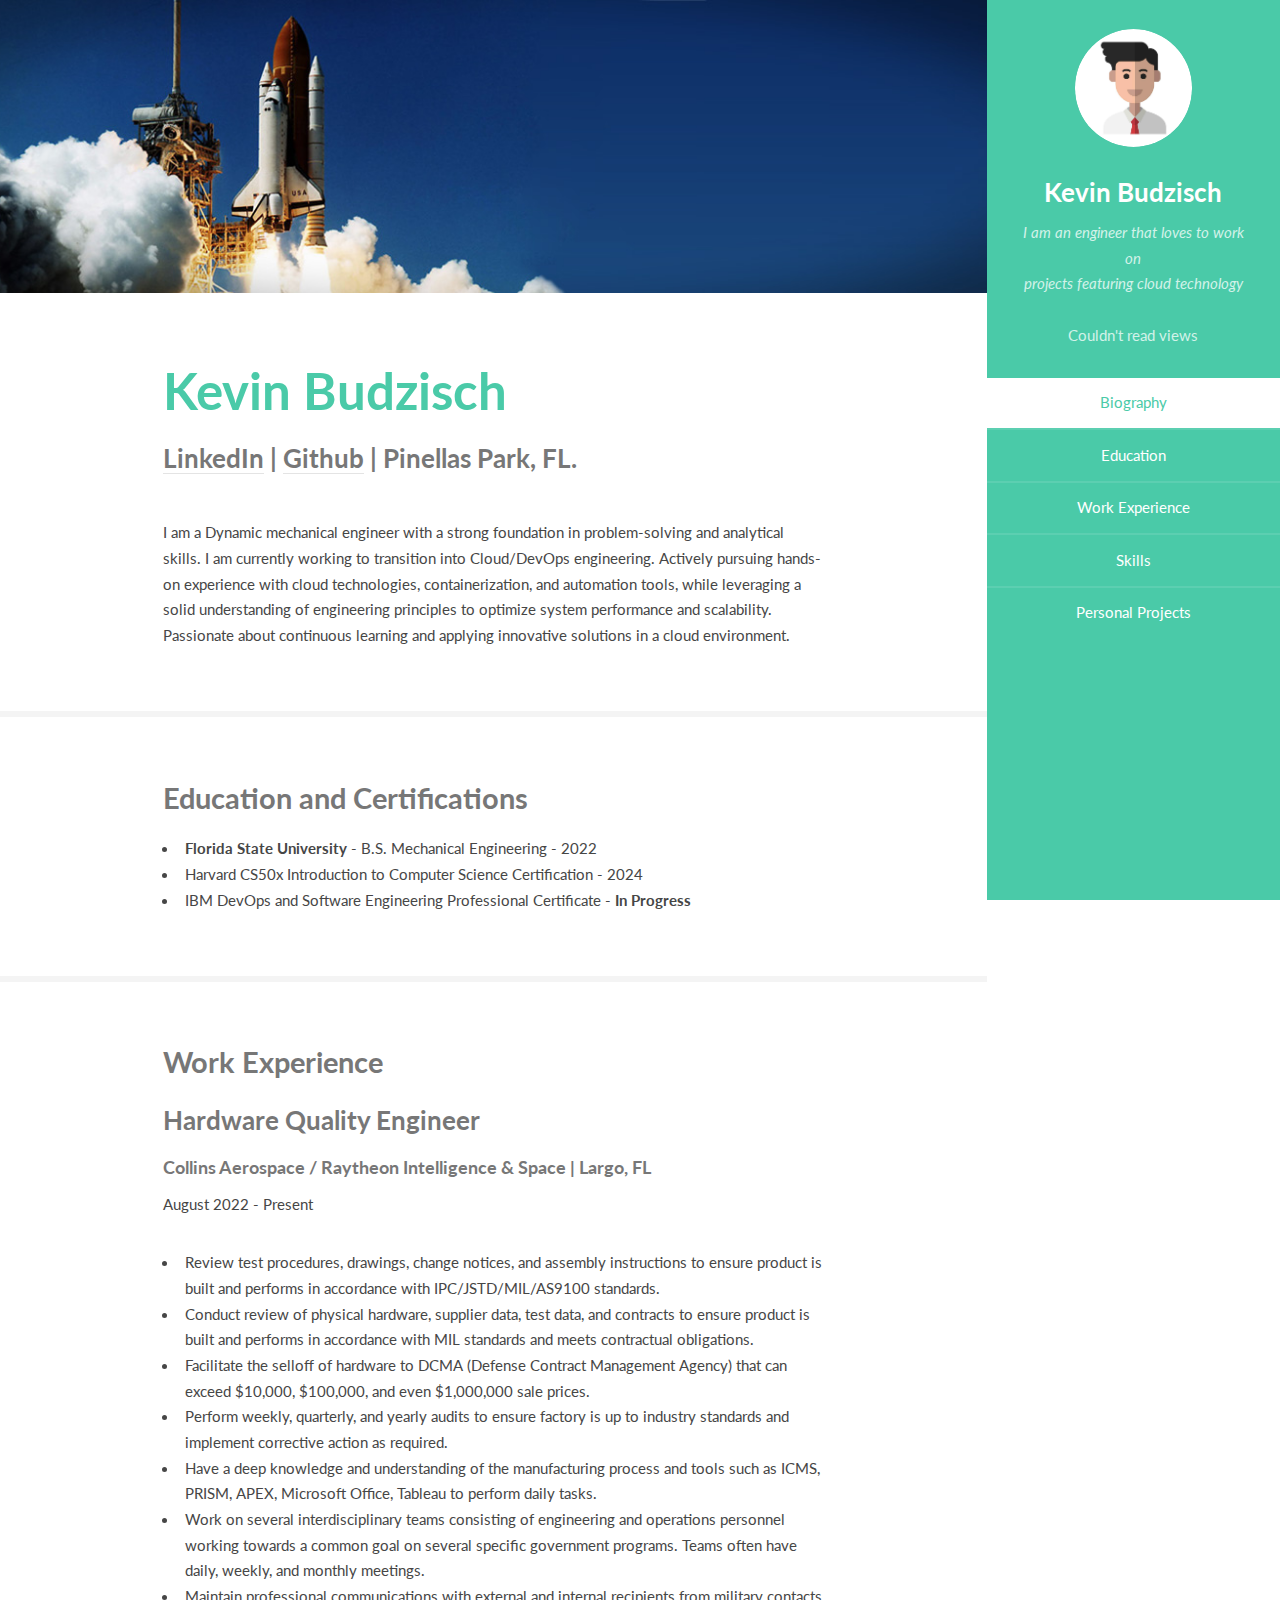
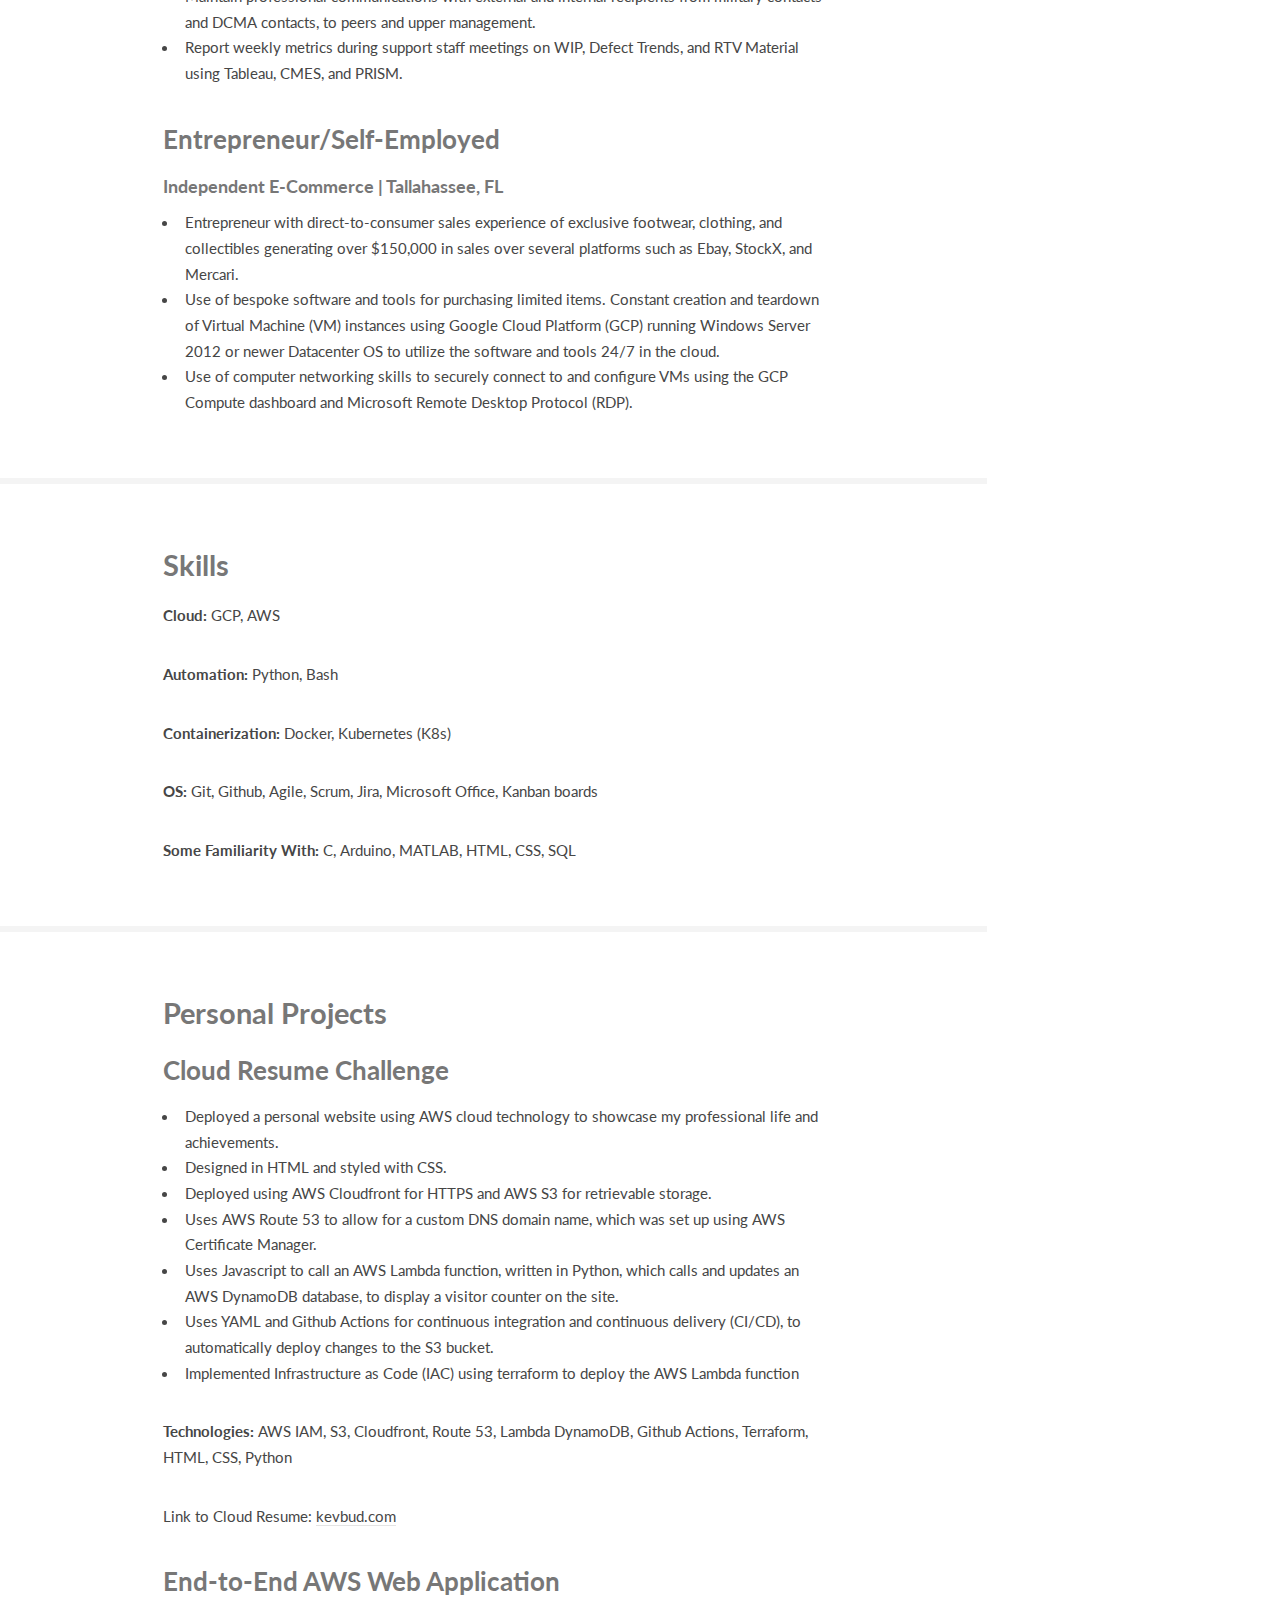
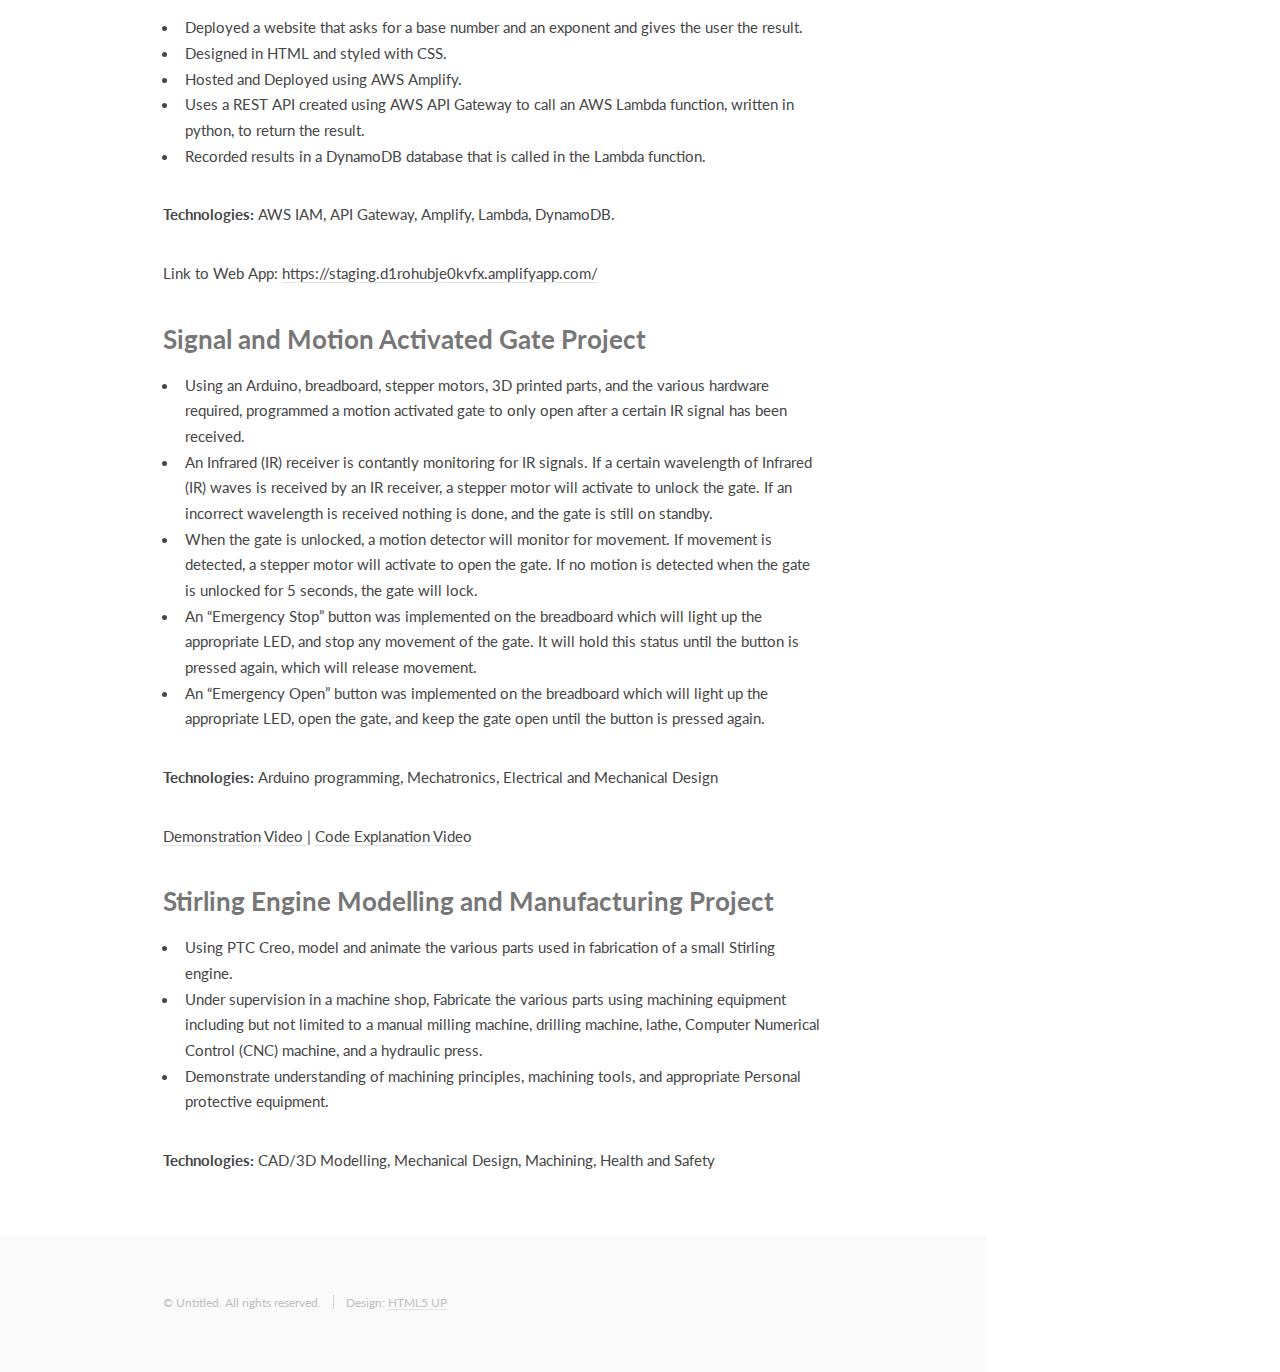
==== commit d277e9b5: "added personal project" ====
--- a/website/index.html
+++ b/website/index.html
@@ -53,8 +53,8 @@
 									<header class="major">
 										<h2>Kevin Budzisch</h2>
 										<p>
-											<a href="https://www.linkedin.com/in/kbudzisch/">LinkedIn</a>  | 
-											<a href="https://github.com/Fudder1">Github</a>  |  Pinellas Park, FL.
+											<a href="https://www.linkedin.com/in/kbudzisch/" target="_blank">LinkedIn</a>  | 
+											<a href="https://github.com/Fudder1" target="_blank">Github</a>  |  Pinellas Park, FL.
 										</p>
 									</header>
 									<p>I am a Dynamic mechanical engineer with a strong foundation in problem-solving and analytical skills. I am currently working to transition into Cloud/DevOps engineering. Actively pursuing hands-on experience with cloud technologies, containerization, and automation tools, while leveraging a solid understanding of engineering principles to optimize system performance and scalability. Passionate about continuous learning and applying innovative solutions in a cloud environment.</p>
@@ -64,7 +64,7 @@
 						<!-- Two -->
 							<section id="two">
 								<div class="container">
-									<h2>Education</h2>
+									<h2>Education and Certifications</h2>
 									<ul>
 										<li><strong>Florida State University</strong>  -  B.S. Mechanical Engineering  -  2022</li>
 										<li>Harvard CS50x Introduction to Computer Science Certification  -  2024</li>
@@ -126,7 +126,7 @@
 							<div>
 								<h3>Cloud Resume Challenge</h3>
 								<ul>
-									<li>Created a personal website using AWS cloud technology to showcase my professional life and achievements.</li>
+									<li>Deployed a personal website using AWS cloud technology to showcase my professional life and achievements.</li>
 									<li>Designed in HTML and styled with CSS. </li>
 									<li>Deployed using AWS Cloudfront for HTTPS and AWS S3 for retrievable storage. </li>
 									<li>Uses AWS Route 53 to allow for a custom DNS domain name, which was set up using AWS Certificate Manager.</li>
@@ -134,8 +134,23 @@
 									<li>Uses YAML and Github Actions for continuous integration and continuous delivery (CI/CD), to automatically deploy changes to the S3 bucket.</li>
 									<li>Implemented Infrastructure as Code (IAC) using terraform to deploy the AWS Lambda function</li>
 								</ul>
-								<p><strong>Technologies:</strong> AWS S3, Cloudfront, Route 53, Lambda DynamoDB, Github Actions, Terraform</p>
-								<p>Link to portfolio: <a href="kevbud.com">kevbud.com</a></p>
+								<p><strong>Technologies:</strong> AWS IAM, S3, Cloudfront, Route 53, Lambda DynamoDB, Github Actions, Terraform, HTML, CSS, Python</p>
+								<p>Link to Cloud Resume: <a href="https://kevbud.com/" target="_blank">kevbud.com</a></p>
+							</div>
+
+							<div>
+								<h3>End-to-End AWS Web Application </h3>
+								<ul>
+									<li>Deployed a website that asks for a base number and an exponent and gives the user the result.</li>
+									<li>Designed in HTML and styled with CSS. </li>
+									<li>Hosted and Deployed using AWS Amplify.</li>
+									<li>Uses a REST API created using AWS API Gateway to call an AWS Lambda function, written in python, to return the result.</li>
+									<li>Recorded results in a DynamoDB database that is called in the Lambda function.</li>
+								</ul>
+								<p><strong>Technologies:</strong> AWS IAM, API Gateway, Amplify, Lambda, DynamoDB. </p>
+								<p>
+									<p>Link to Web App: <a href="https://staging.d1rohubje0kvfx.amplifyapp.com/" target="_blank">https://staging.d1rohubje0kvfx.amplifyapp.com/</a></p>
+								</p>
 							</div>
 
 							<div>
@@ -149,9 +164,9 @@
 								</ul>
 								<p><strong>Technologies:</strong> Arduino programming, Mechatronics, Electrical and Mechanical Design</p>
 								<p>
-									<a href="https://www.youtube.com/watch?v=40p8YZrm4vk">Demonstration Video     </a> 
+									<a href="https://www.youtube.com/watch?v=40p8YZrm4vk" target="_blank">Demonstration Video     </a> 
 									 |    
-									<a href="https://www.youtube.com/watch?v=aiH-I9sI6yg">Code Explanation Video</a>
+									<a href="https://www.youtube.com/watch?v=aiH-I9sI6yg" target="_blank">Code Explanation Video</a>
 								</p>
 							</div>
 
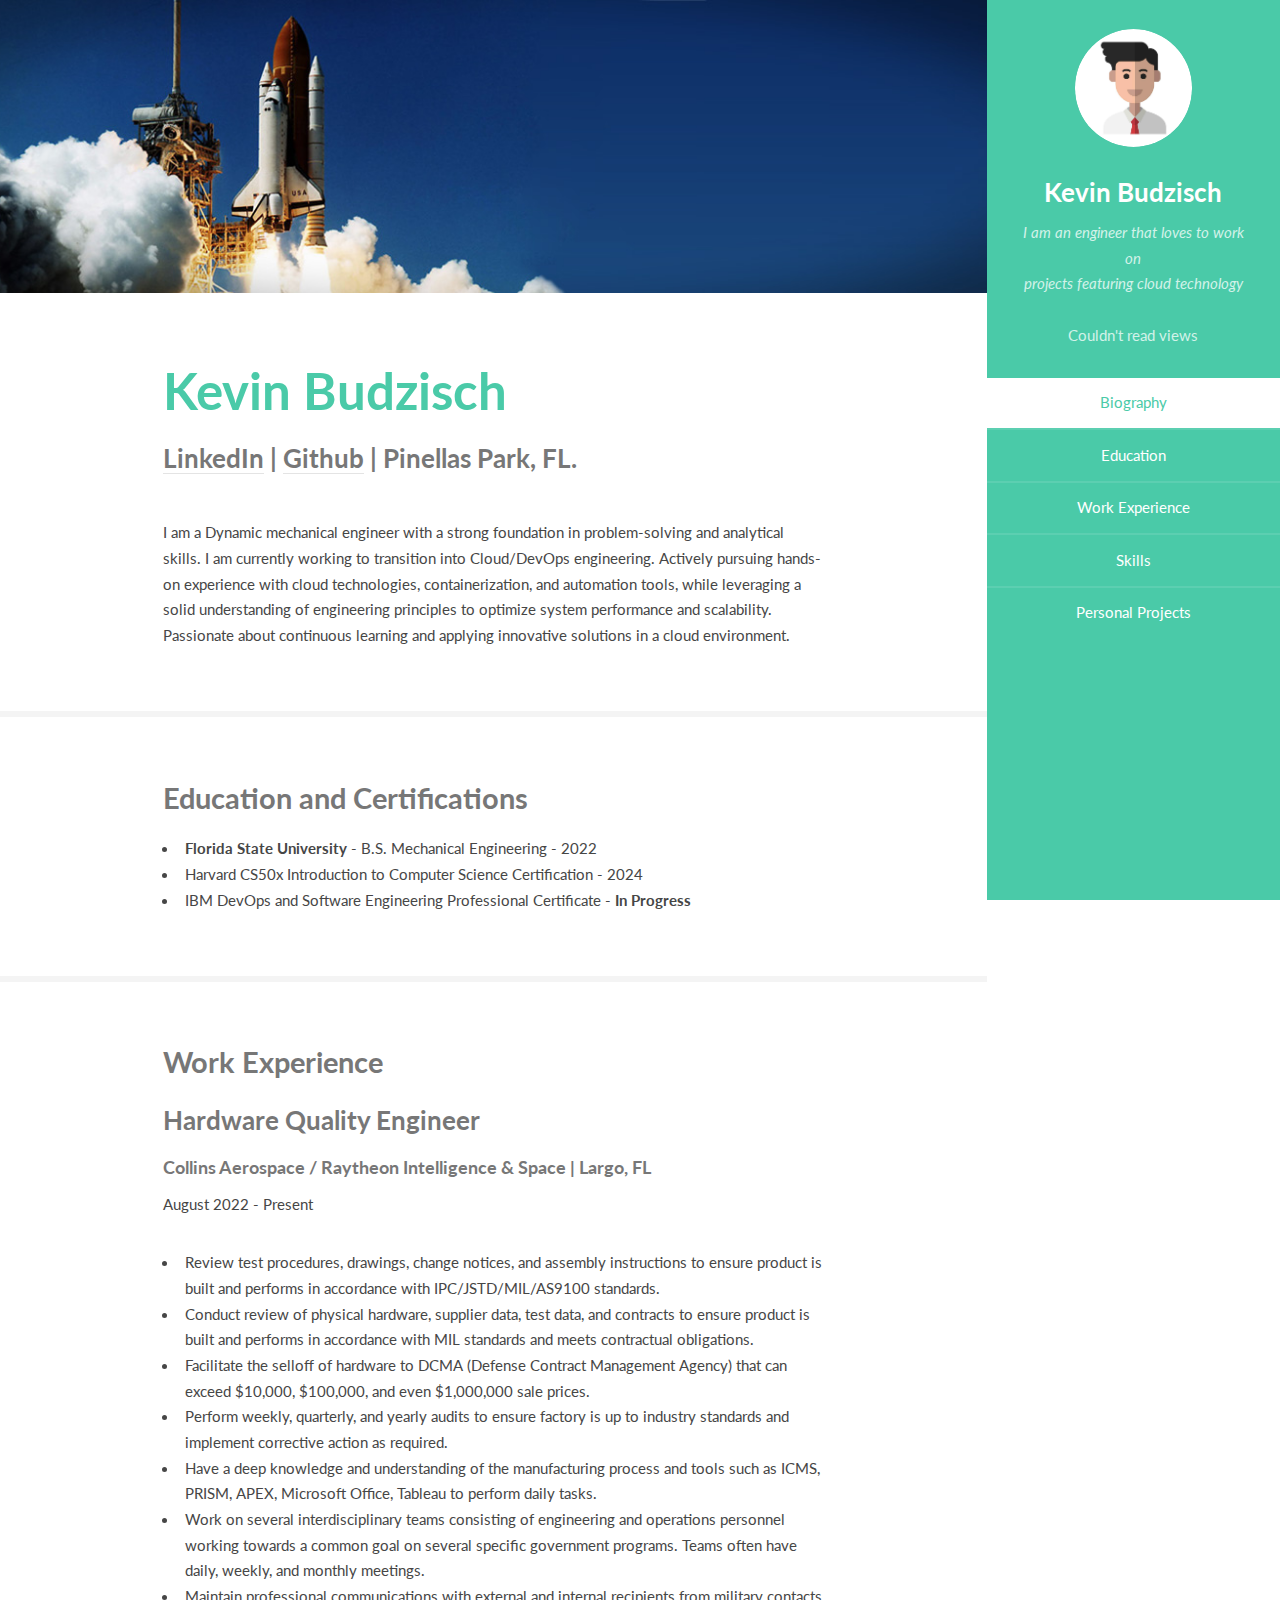
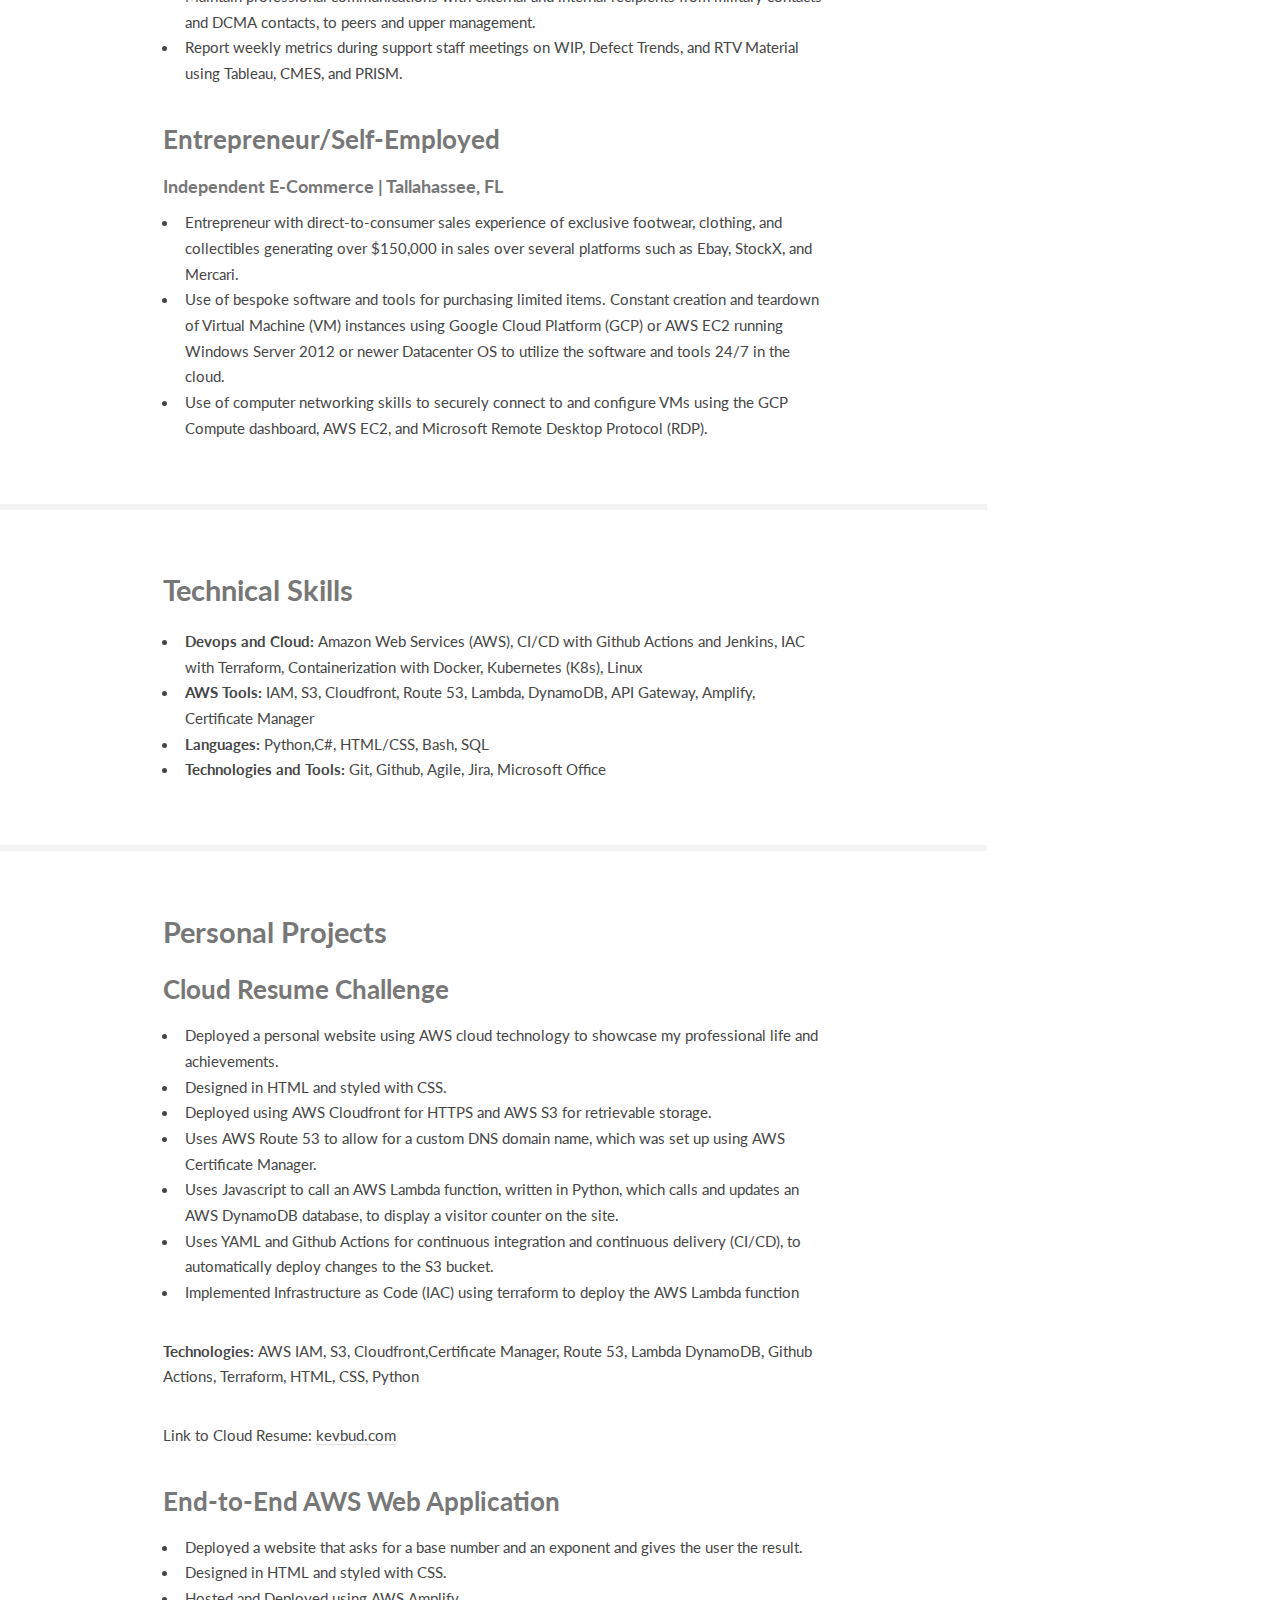
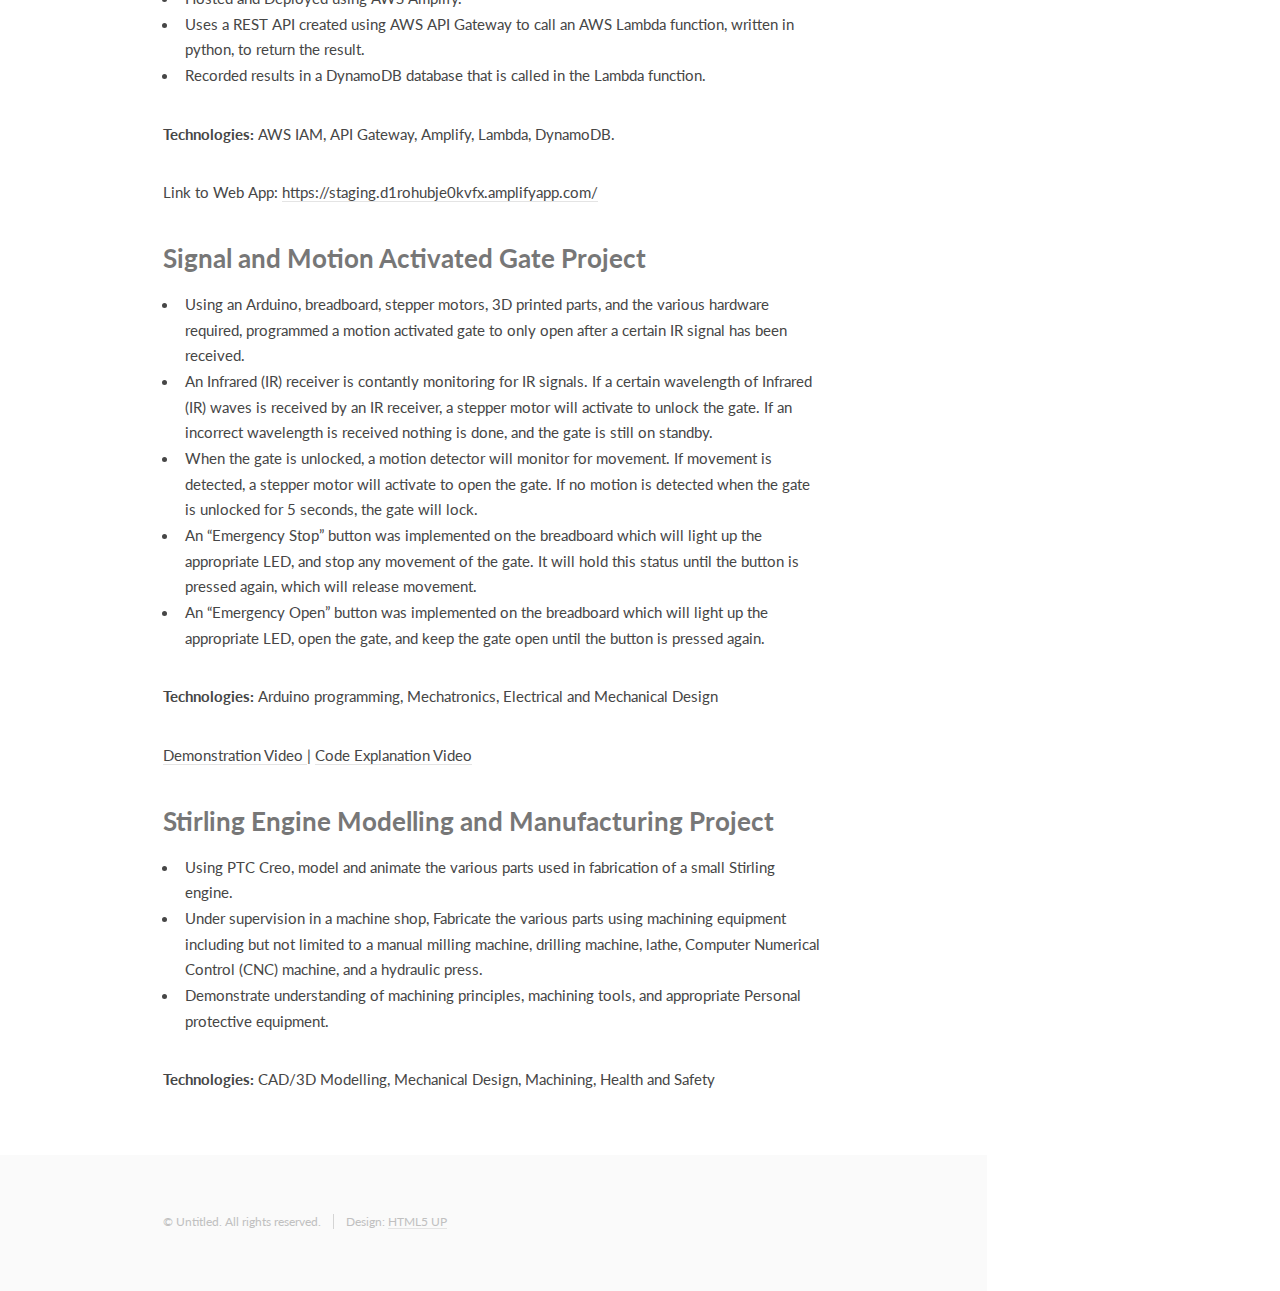
==== commit 51deb648: "updated index" ====
--- a/website/index.html
+++ b/website/index.html
@@ -100,8 +100,8 @@
 										<h4>Independent E-Commerce | Tallahassee, FL</h4> 
 										<ul>
 											<li>Entrepreneur with direct-to-consumer sales experience of exclusive footwear, clothing, and collectibles generating over $150,000 in sales over several platforms such as Ebay, StockX, and Mercari.</li>
-											<li>Use of bespoke software and tools for purchasing limited items. Constant creation and teardown of Virtual Machine (VM) instances using Google Cloud Platform (GCP) running Windows Server 2012 or newer Datacenter OS to utilize the software and tools 24/7 in the cloud.</li>
-											<li>Use of computer networking skills to securely connect to and configure VMs using the GCP Compute dashboard and Microsoft Remote Desktop Protocol (RDP).</li>
+											<li>Use of bespoke software and tools for purchasing limited items. Constant creation and teardown of Virtual Machine (VM) instances using Google Cloud Platform (GCP) or AWS EC2 running Windows Server 2012 or newer Datacenter OS to utilize the software and tools 24/7 in the cloud.</li>
+											<li>Use of computer networking skills to securely connect to and configure VMs using the GCP Compute dashboard, AWS EC2, and Microsoft Remote Desktop Protocol (RDP).</li>
 										</ul>
 									</div>
 								</div>
@@ -110,12 +110,14 @@
 							<!-- four -->
 							<section id="four">
 								<div class="container">
-									<h2>Skills</h2>
-									<p><strong>Cloud:</strong> GCP, AWS</p>
-									<p><strong>Automation:</strong> Python, Bash</p>
-									<p><strong>Containerization:</strong> Docker, Kubernetes (K8s)</p>
-									<p><strong>OS:</strong> Git, Github, Agile, Scrum, Jira, Microsoft Office, Kanban boards</p>
-									<p><strong>Some Familiarity With:</strong> C, Arduino, MATLAB, HTML, CSS, SQL</p>
+									<h2>Technical Skills</h2>
+
+									<ul>
+										<li><strong>Devops and Cloud:</strong> Amazon Web Services (AWS), CI/CD with Github Actions and Jenkins, IAC with Terraform, Containerization with Docker, Kubernetes (K8s), Linux </li>
+										<li><strong>AWS Tools:</strong> IAM, S3, Cloudfront, Route 53, Lambda, DynamoDB, API Gateway, Amplify, Certificate Manager</li>
+										<li><strong>Languages:</strong> Python,C#, HTML/CSS, Bash, SQL </li>
+										<li><strong>Technologies and Tools:</strong> Git, Github, Agile, Jira, Microsoft Office</li>
+									</ul>
 								</div>
 							</section>
 						
@@ -134,7 +136,7 @@
 									<li>Uses YAML and Github Actions for continuous integration and continuous delivery (CI/CD), to automatically deploy changes to the S3 bucket.</li>
 									<li>Implemented Infrastructure as Code (IAC) using terraform to deploy the AWS Lambda function</li>
 								</ul>
-								<p><strong>Technologies:</strong> AWS IAM, S3, Cloudfront, Route 53, Lambda DynamoDB, Github Actions, Terraform, HTML, CSS, Python</p>
+								<p><strong>Technologies:</strong> AWS IAM, S3, Cloudfront,Certificate Manager, Route 53, Lambda DynamoDB, Github Actions, Terraform, HTML, CSS, Python</p>
 								<p>Link to Cloud Resume: <a href="https://kevbud.com/" target="_blank">kevbud.com</a></p>
 							</div>
 
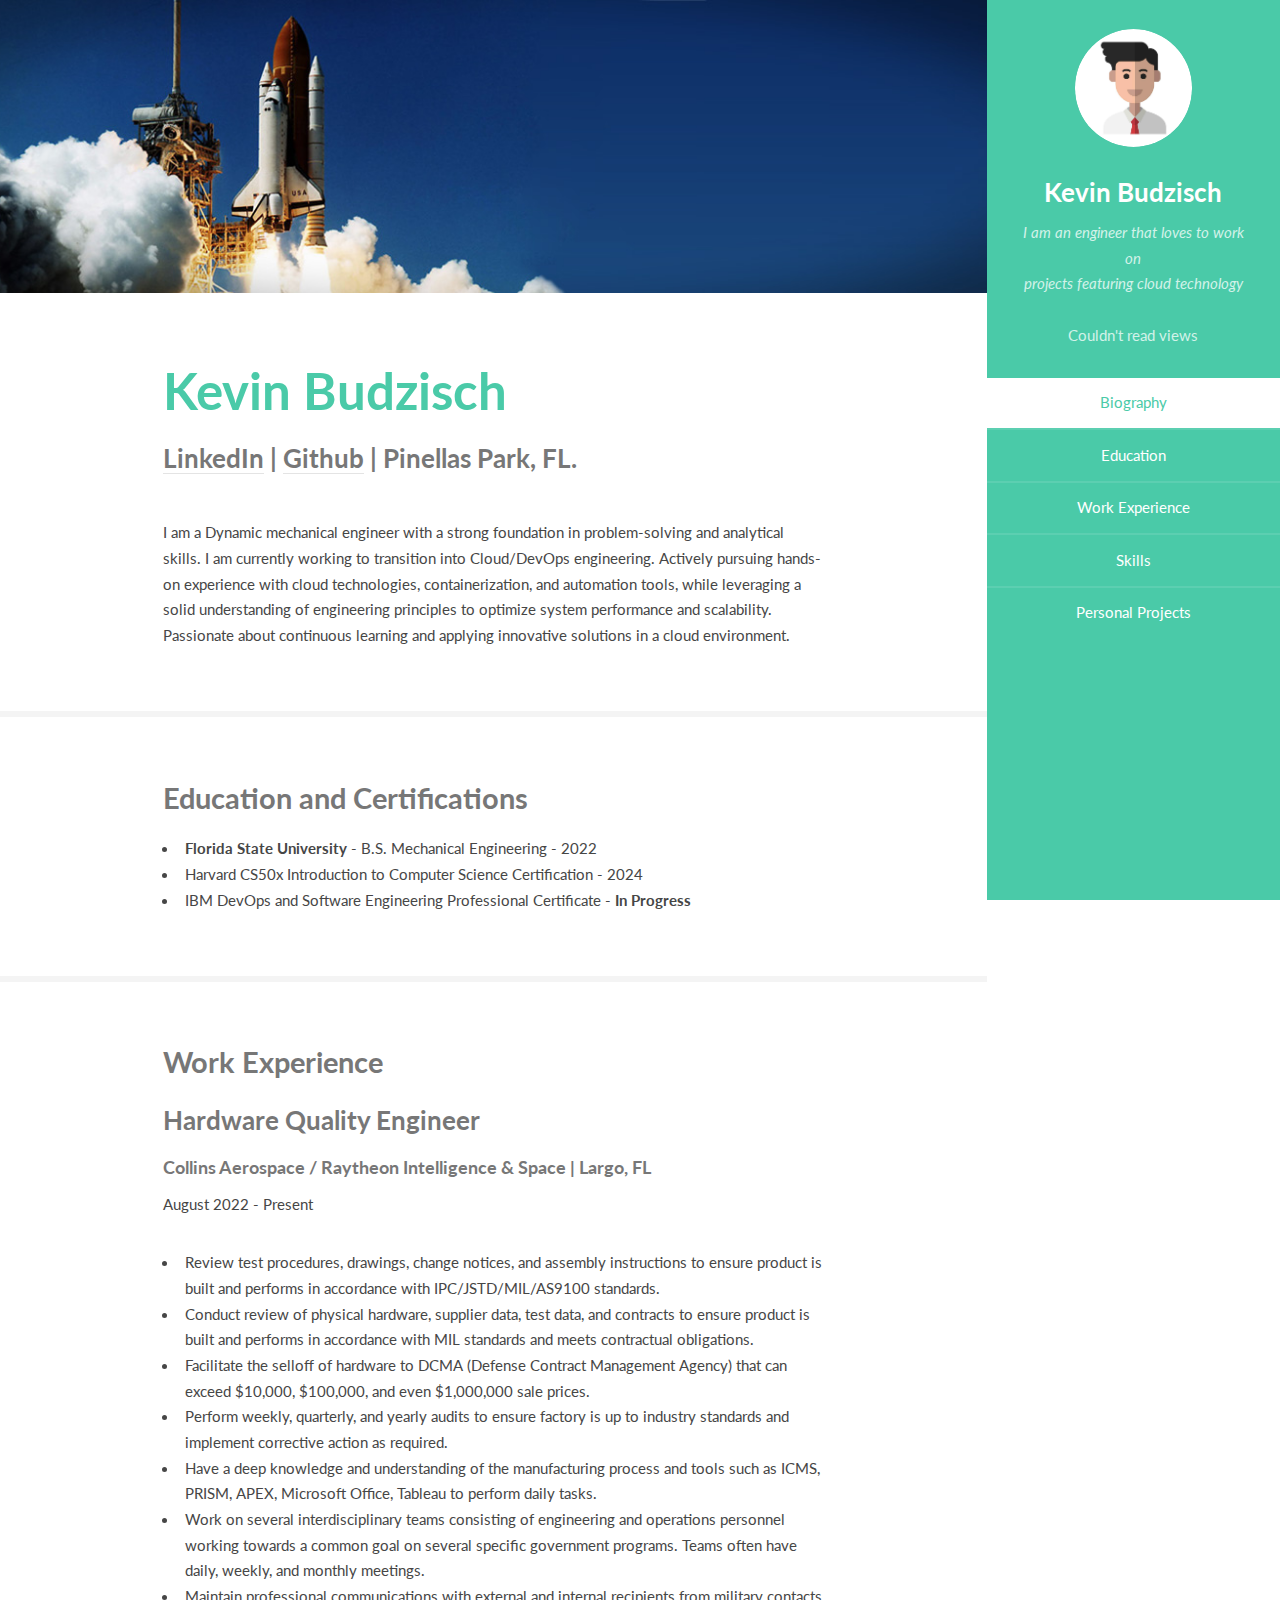
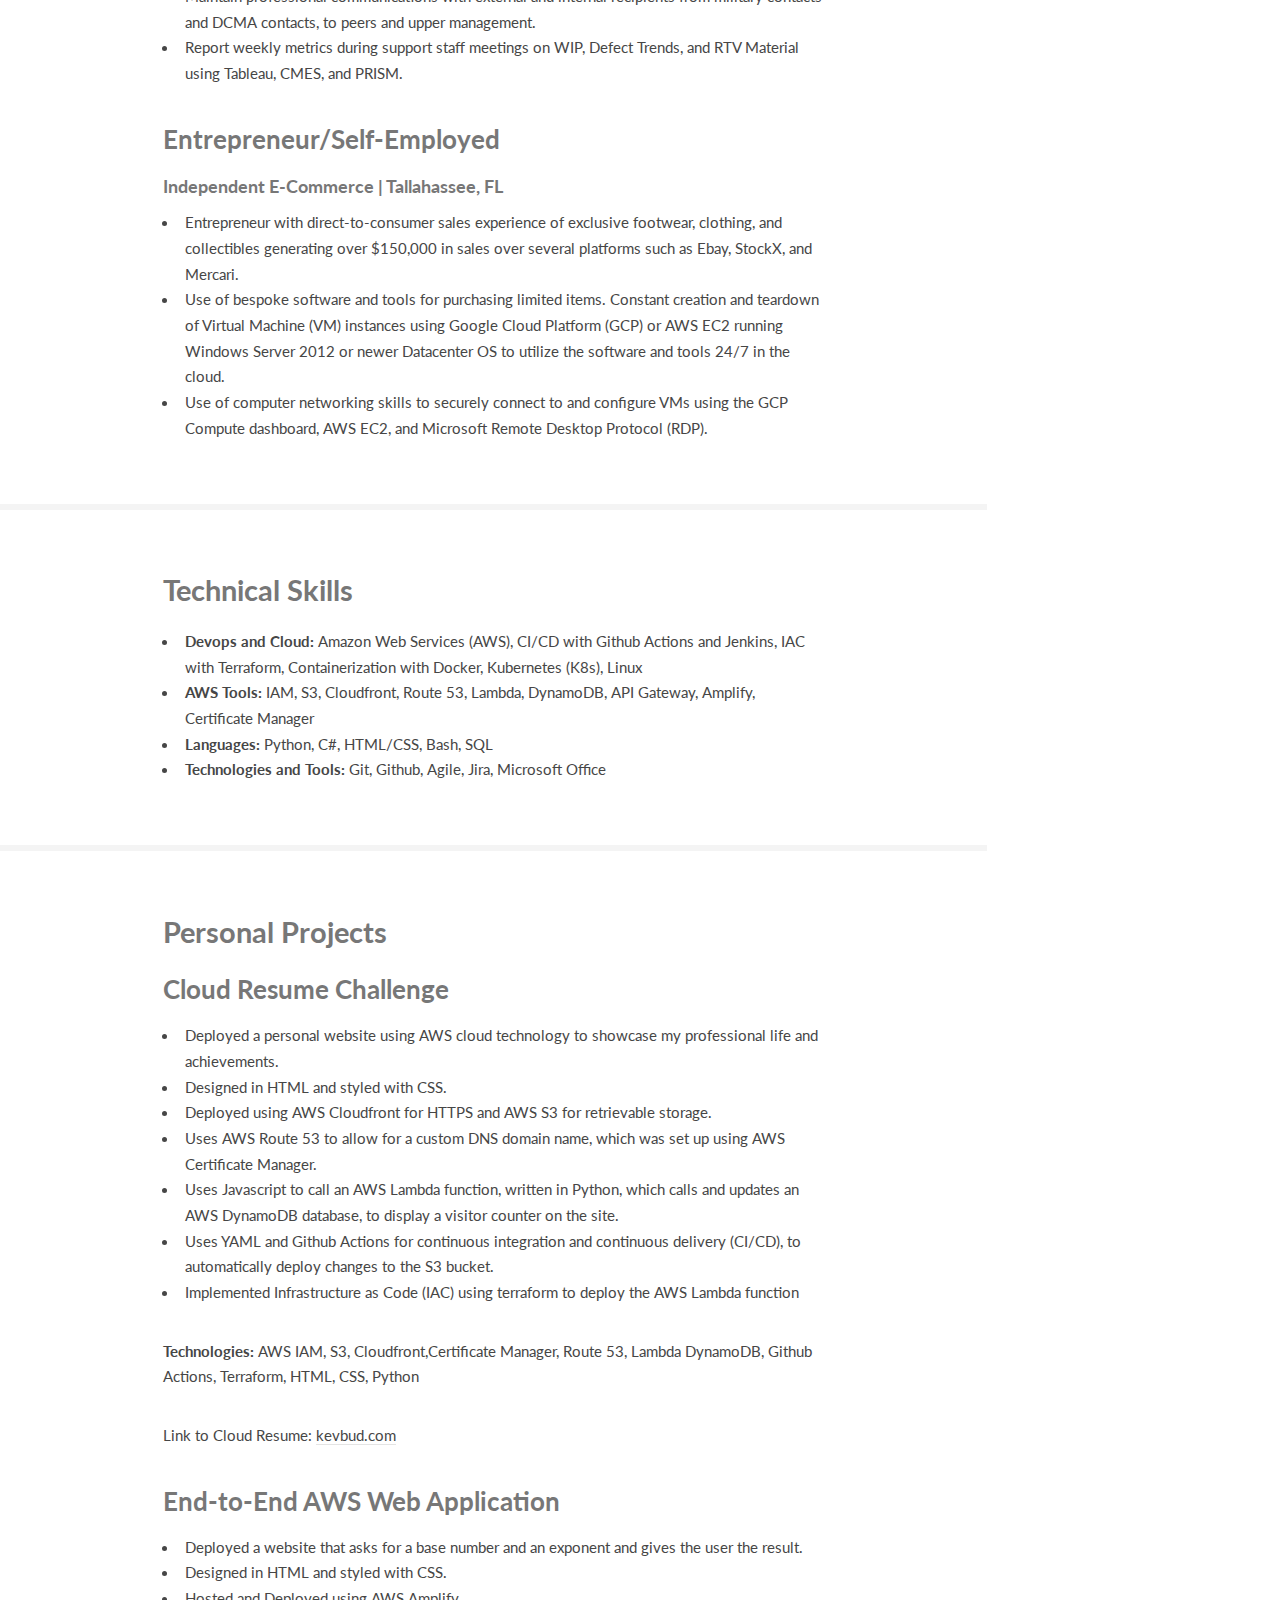
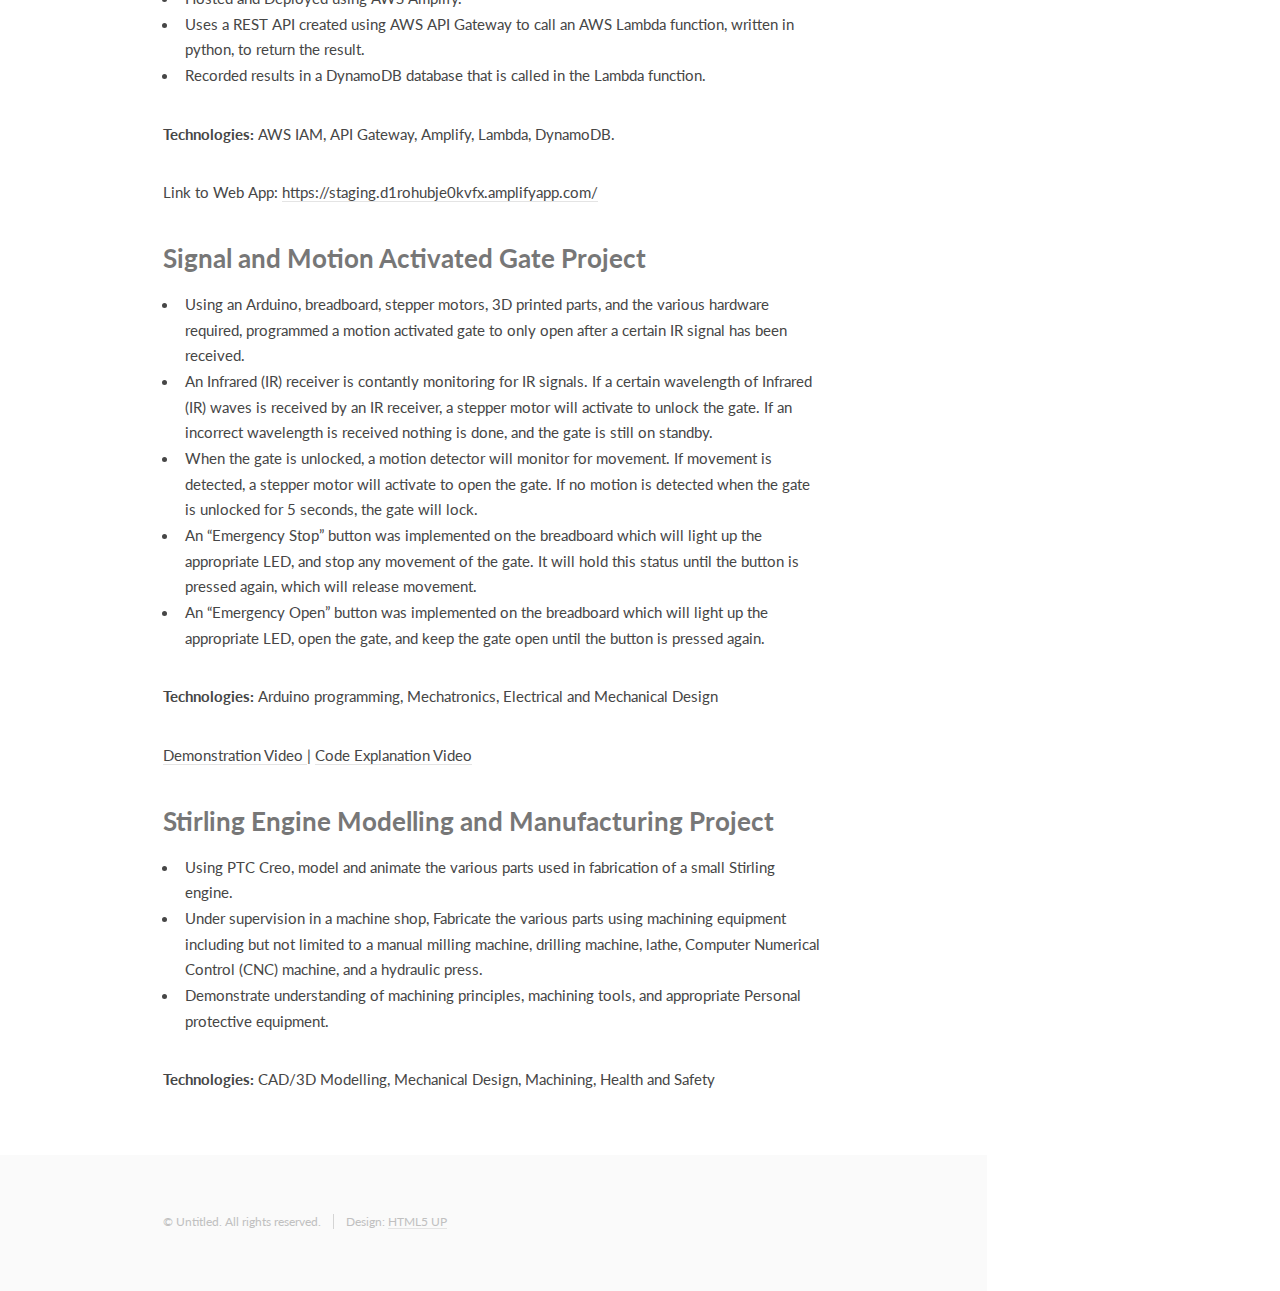
==== commit a8f53a53: "updated index" ====
--- a/website/index.html
+++ b/website/index.html
@@ -115,7 +115,7 @@
 									<ul>
 										<li><strong>Devops and Cloud:</strong> Amazon Web Services (AWS), CI/CD with Github Actions and Jenkins, IAC with Terraform, Containerization with Docker, Kubernetes (K8s), Linux </li>
 										<li><strong>AWS Tools:</strong> IAM, S3, Cloudfront, Route 53, Lambda, DynamoDB, API Gateway, Amplify, Certificate Manager</li>
-										<li><strong>Languages:</strong> Python,C#, HTML/CSS, Bash, SQL </li>
+										<li><strong>Languages:</strong> Python, C#, HTML/CSS, Bash, SQL </li>
 										<li><strong>Technologies and Tools:</strong> Git, Github, Agile, Jira, Microsoft Office</li>
 									</ul>
 								</div>
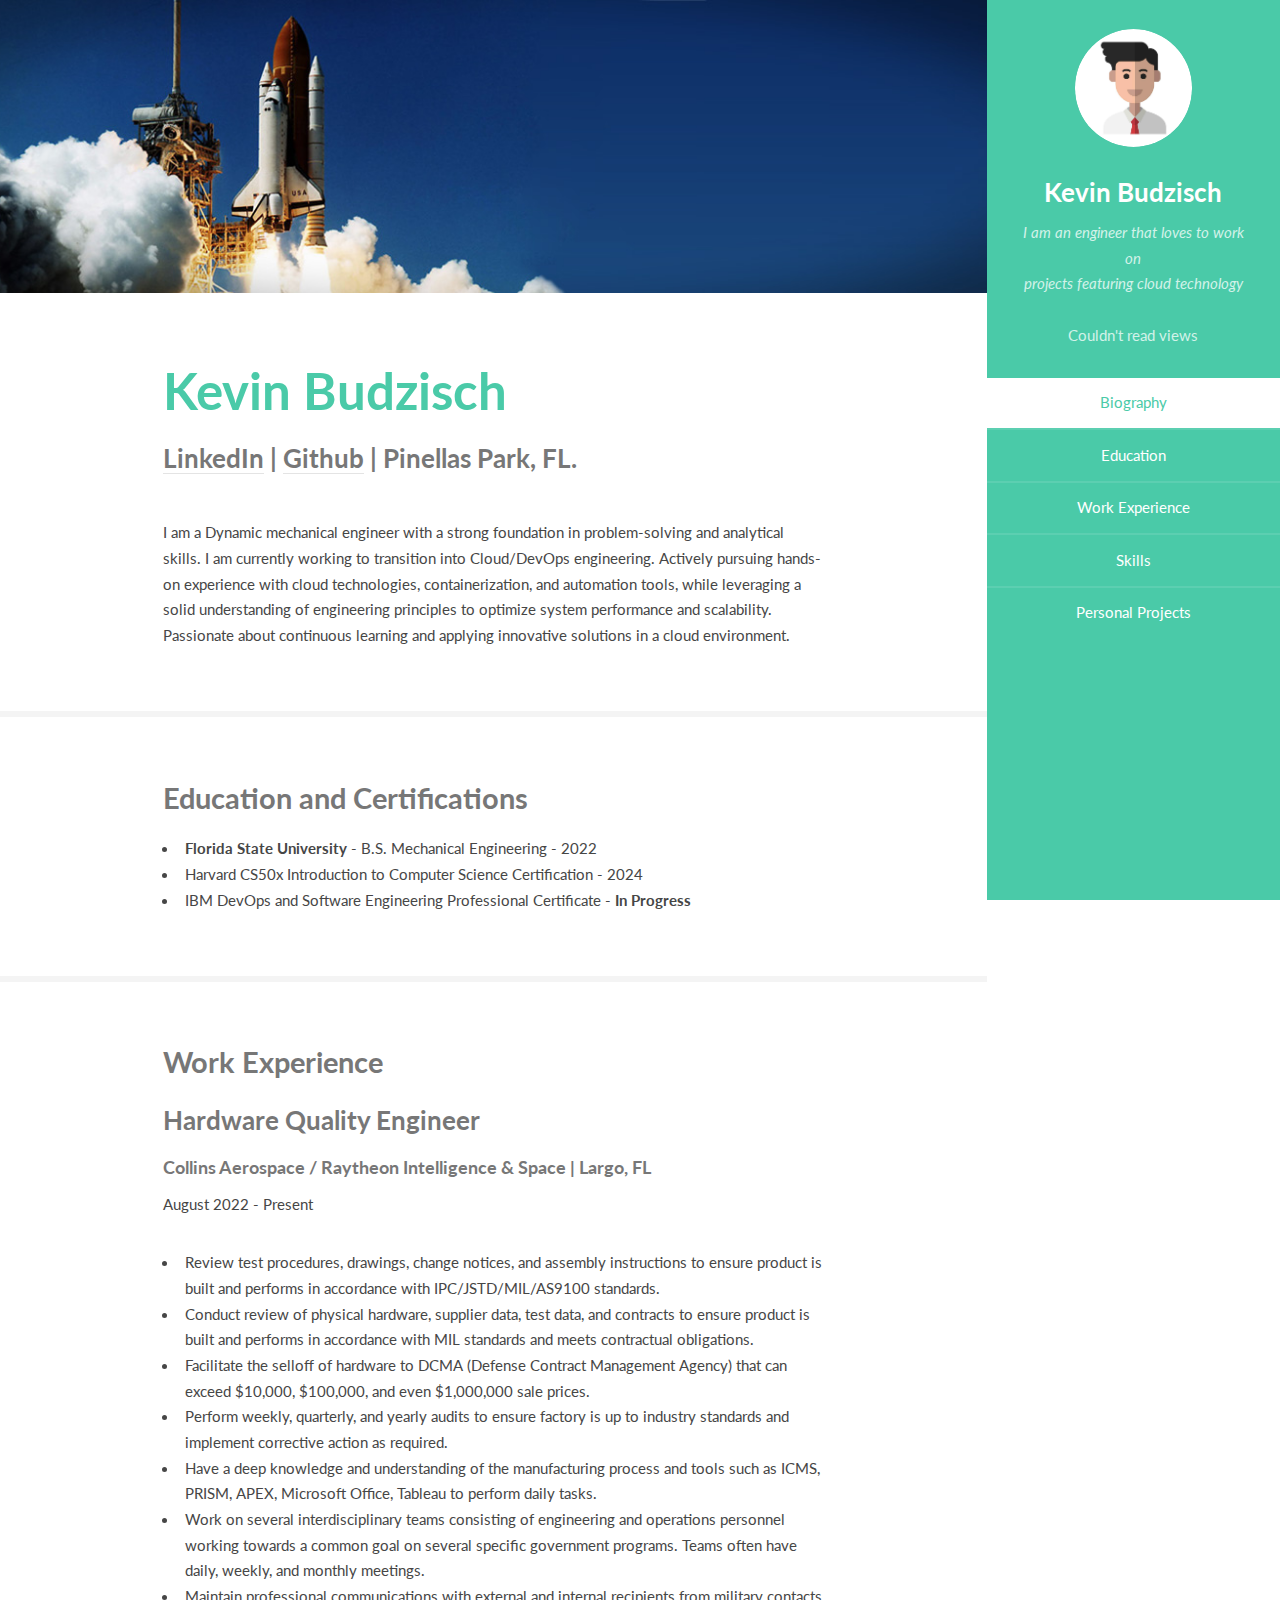
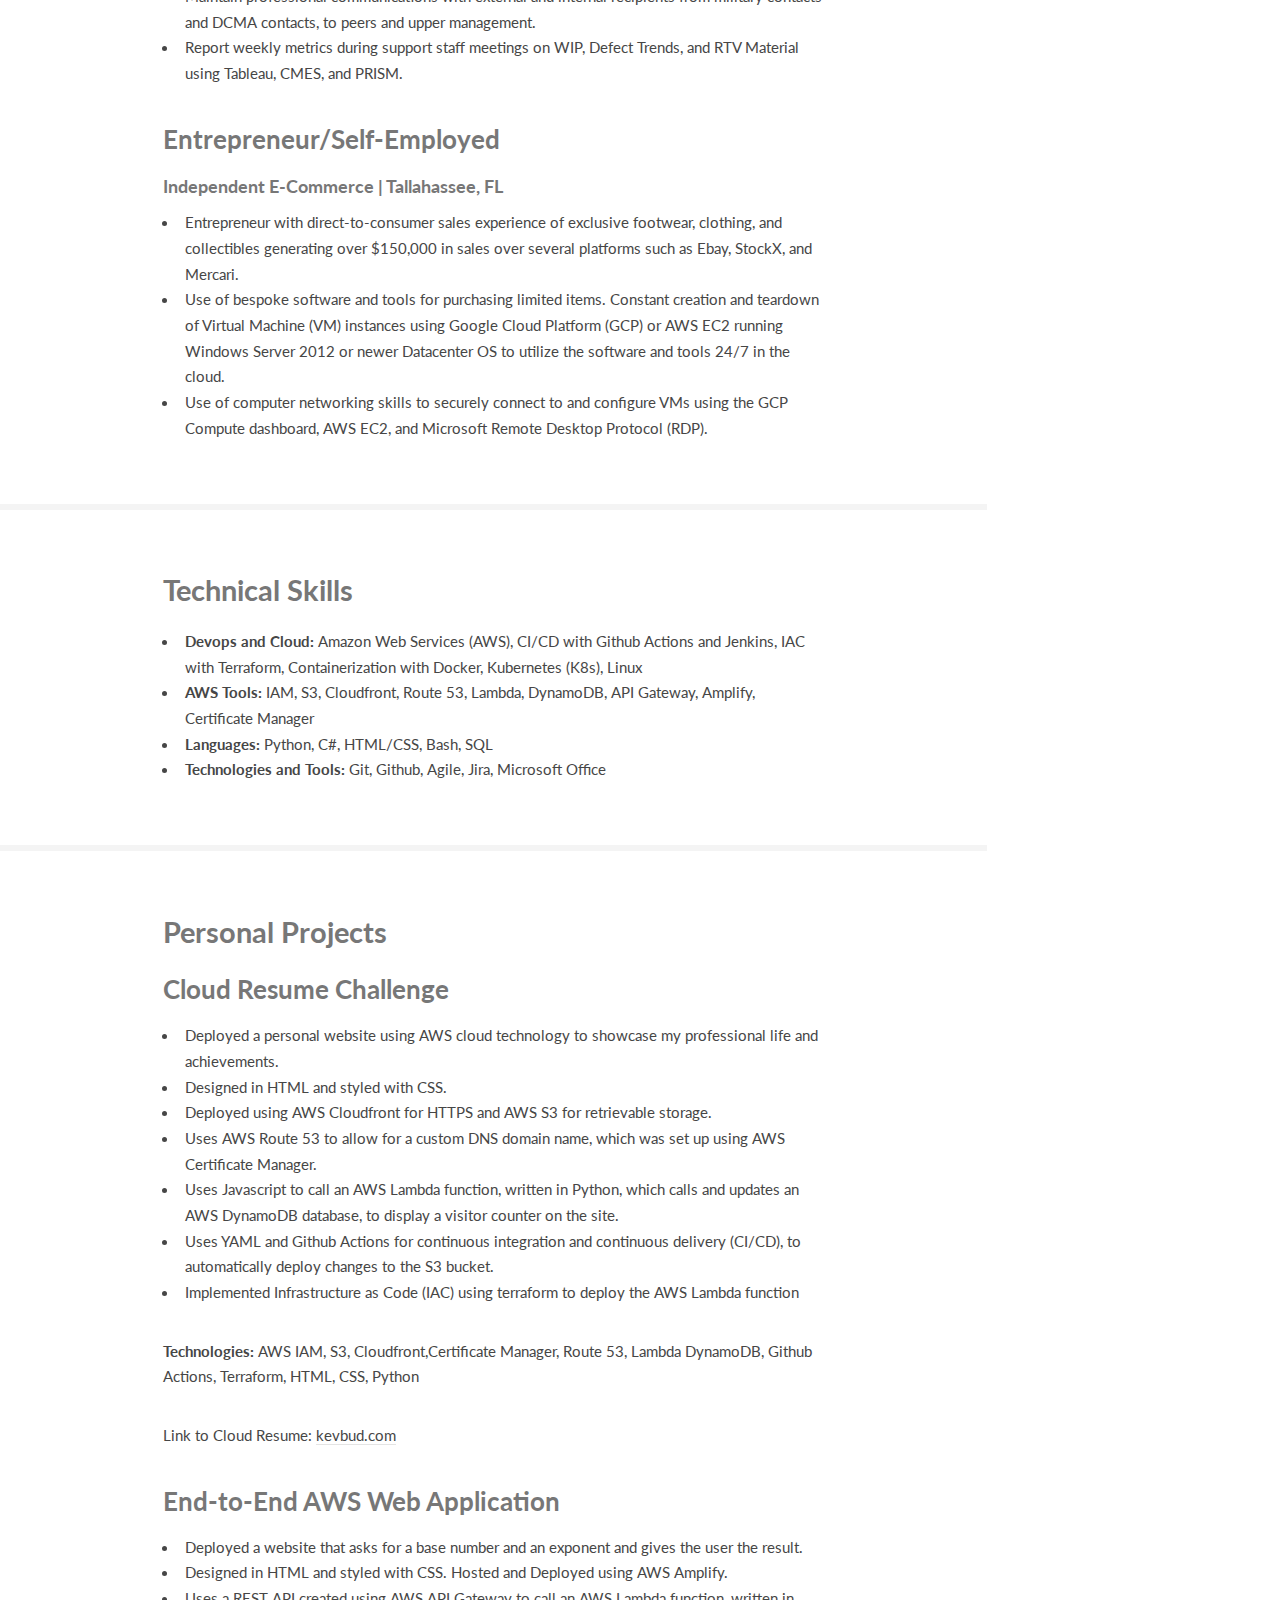
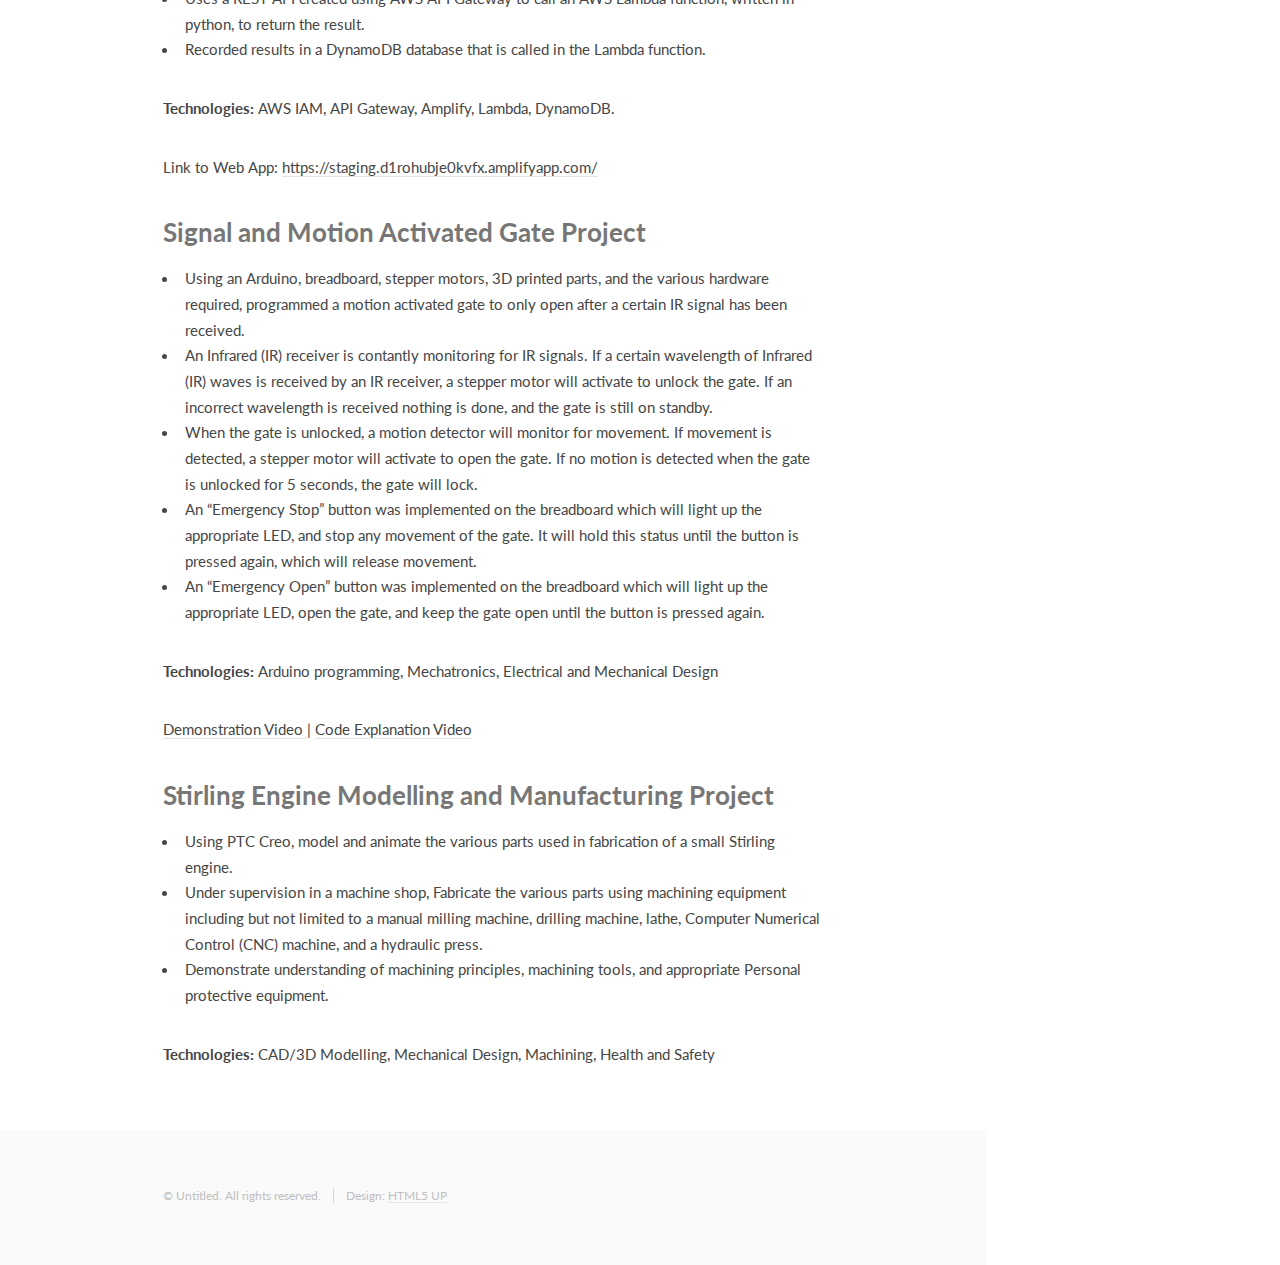
==== commit b04db3a8: "test" ====
--- a/website/index.html
+++ b/website/index.html
@@ -144,8 +144,7 @@
 								<h3>End-to-End AWS Web Application </h3>
 								<ul>
 									<li>Deployed a website that asks for a base number and an exponent and gives the user the result.</li>
-									<li>Designed in HTML and styled with CSS. </li>
-									<li>Hosted and Deployed using AWS Amplify.</li>
+									<li>Designed in HTML and styled with CSS. Hosted and Deployed using AWS Amplify. </li>
 									<li>Uses a REST API created using AWS API Gateway to call an AWS Lambda function, written in python, to return the result.</li>
 									<li>Recorded results in a DynamoDB database that is called in the Lambda function.</li>
 								</ul>
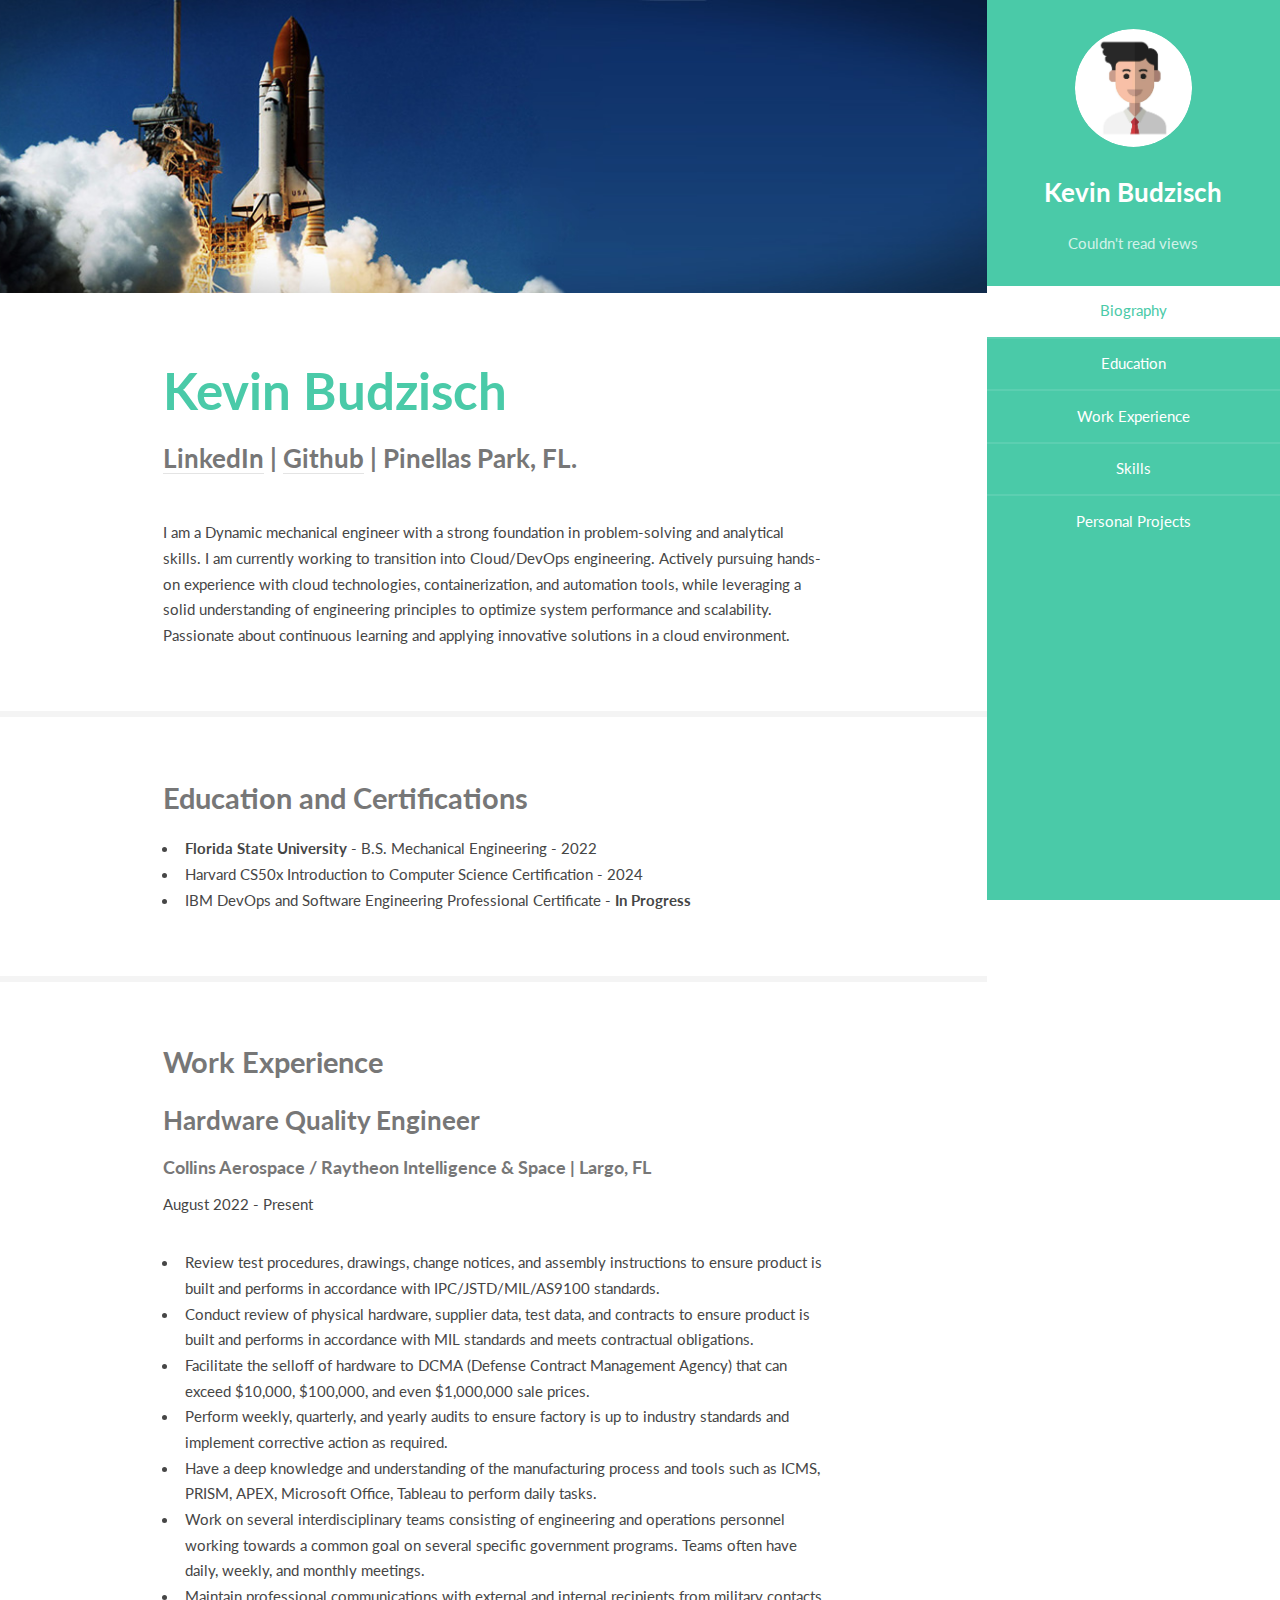
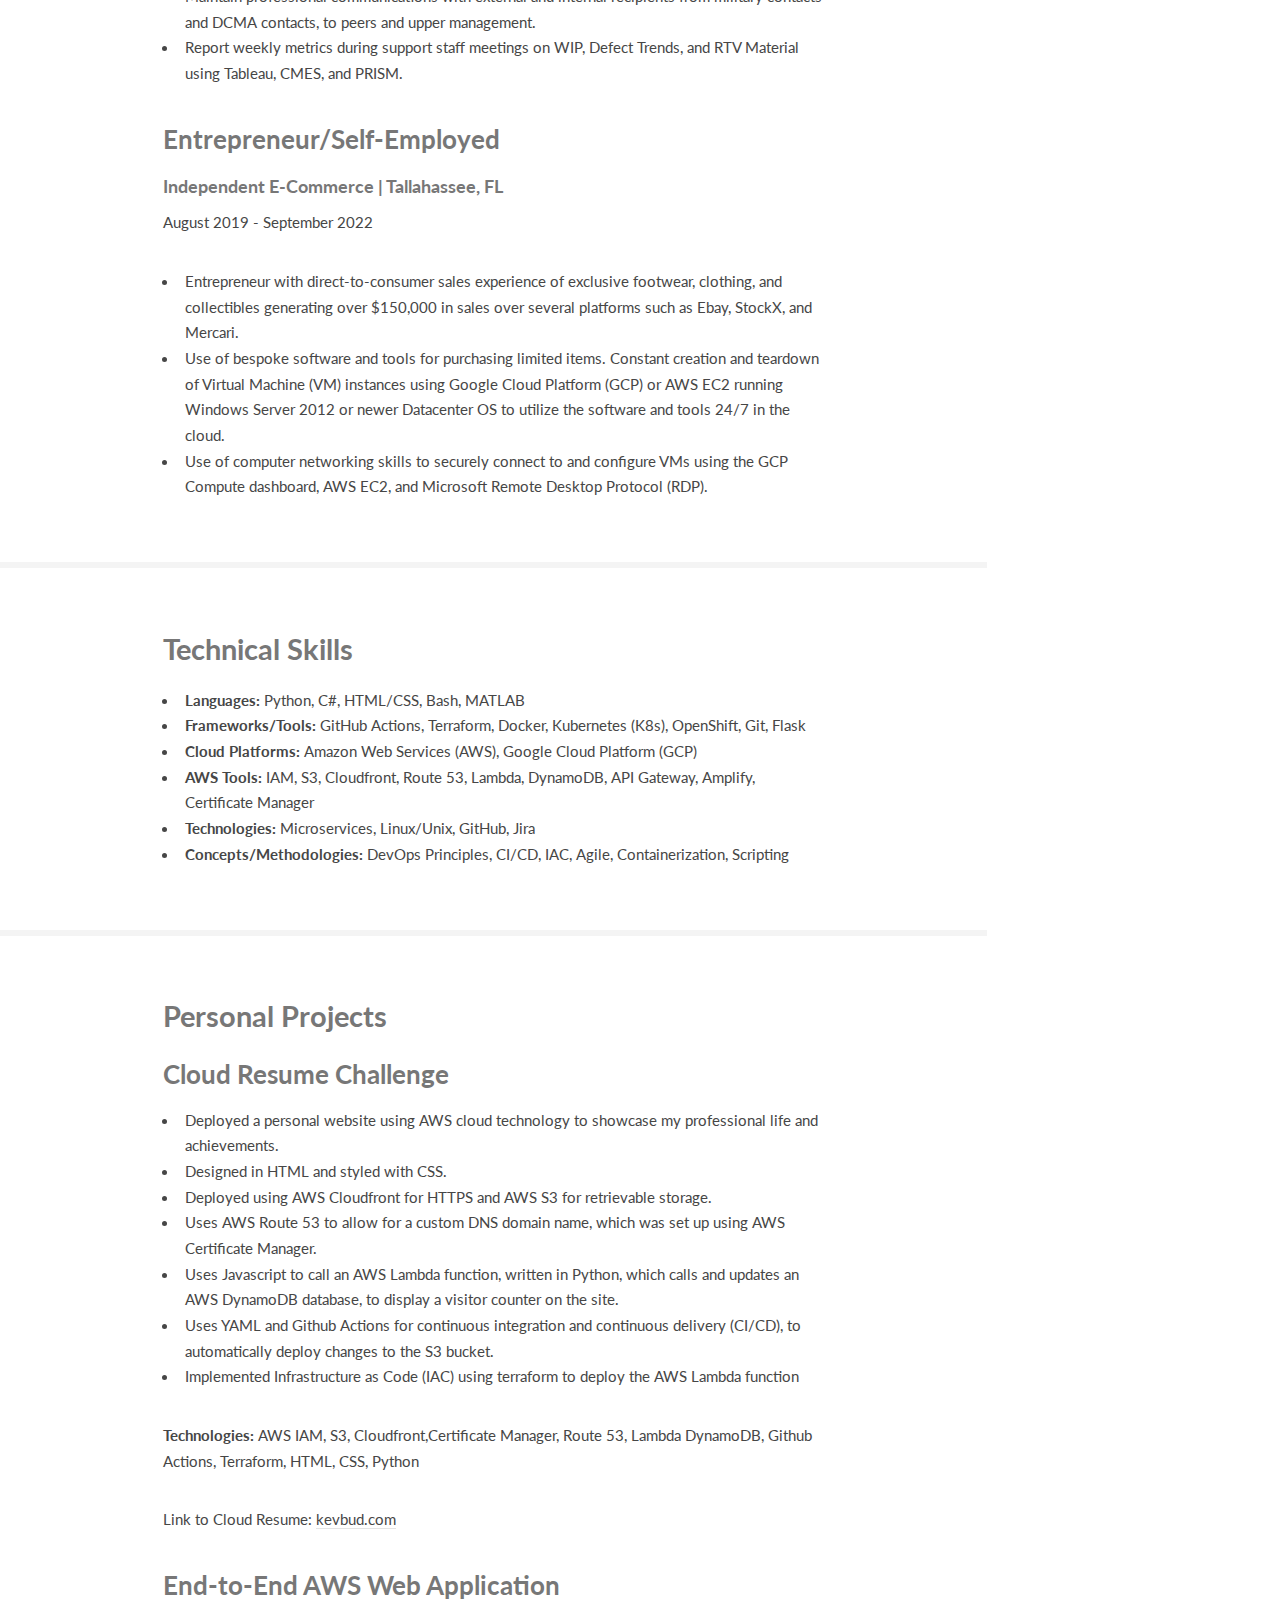
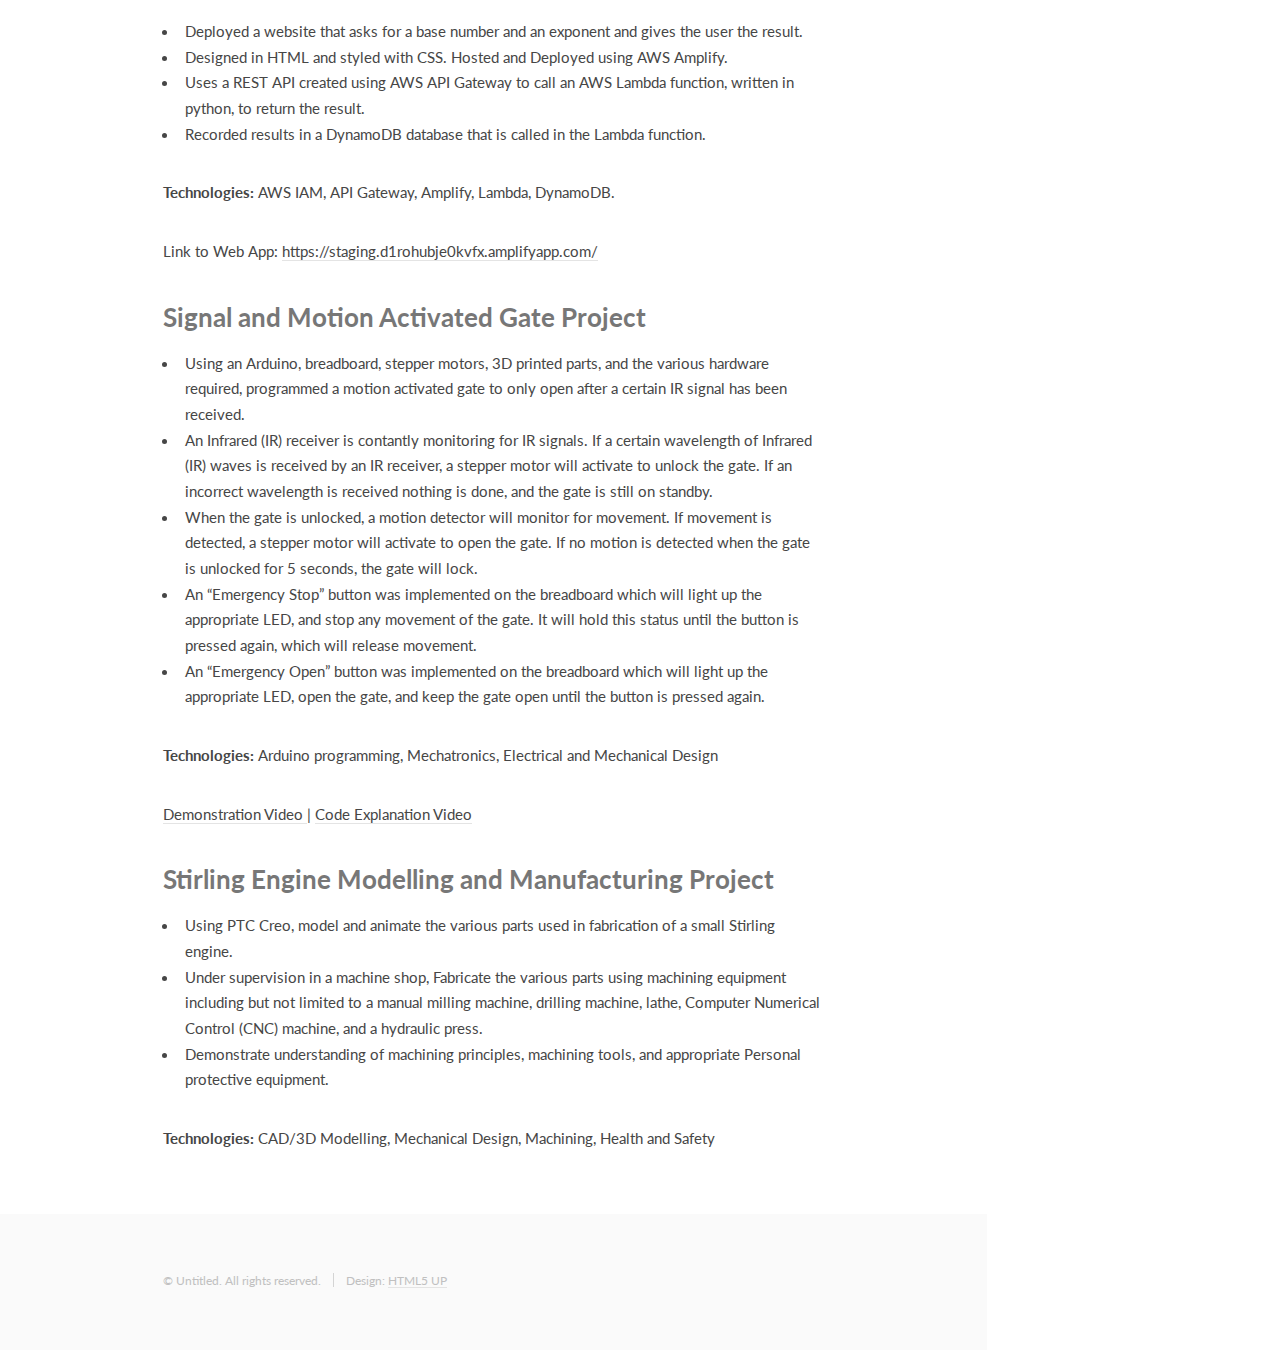
==== commit ed1fda64: "updated skills section" ====
--- a/website/index.html
+++ b/website/index.html
@@ -1,9 +1,5 @@
 <!DOCTYPE HTML>
-<!--
-	Read Only by HTML5 UP
-	html5up.net | @ajlkn
-	Free for personal and commercial use under the CCA 3.0 license (html5up.net/license)
--->
+
 <html>
 	<head>
 		<title>Kevin Budzisch Resume</title>
@@ -18,8 +14,7 @@
 				<header>
 					<span class="image avatar"><img src="images/avatar.jpg" alt="" /></span>
 					<h1 id="logo"><a href="#">Kevin Budzisch</a></h1>
-					<p>I am an engineer that loves to work on<br />
-						projects featuring cloud technology</p>
+					
 					<br>
 					<div class="counter-number nav-item nav-link text-white-50 font-sans-serif font-size-16
 					active">Couldn't read views</div>
@@ -98,6 +93,7 @@
 									<div>
 										<h3>Entrepreneur/Self-Employed</h3>
 										<h4>Independent E-Commerce | Tallahassee, FL</h4> 
+										<p>August 2019 - September 2022</p>
 										<ul>
 											<li>Entrepreneur with direct-to-consumer sales experience of exclusive footwear, clothing, and collectibles generating over $150,000 in sales over several platforms such as Ebay, StockX, and Mercari.</li>
 											<li>Use of bespoke software and tools for purchasing limited items. Constant creation and teardown of Virtual Machine (VM) instances using Google Cloud Platform (GCP) or AWS EC2 running Windows Server 2012 or newer Datacenter OS to utilize the software and tools 24/7 in the cloud.</li>
@@ -113,10 +109,12 @@
 									<h2>Technical Skills</h2>
 
 									<ul>
-										<li><strong>Devops and Cloud:</strong> Amazon Web Services (AWS), CI/CD with Github Actions and Jenkins, IAC with Terraform, Containerization with Docker, Kubernetes (K8s), Linux </li>
+										<li><strong>Languages:</strong> Python, C#, HTML/CSS, Bash, MATLAB </li>
+										<li><strong>Frameworks/Tools:</strong> GitHub Actions, Terraform, Docker, Kubernetes (K8s), OpenShift, Git, Flask</li>
+										<li><strong>Cloud Platforms:</strong> Amazon Web Services (AWS), Google Cloud Platform (GCP)</li>
 										<li><strong>AWS Tools:</strong> IAM, S3, Cloudfront, Route 53, Lambda, DynamoDB, API Gateway, Amplify, Certificate Manager</li>
-										<li><strong>Languages:</strong> Python, C#, HTML/CSS, Bash, SQL </li>
-										<li><strong>Technologies and Tools:</strong> Git, Github, Agile, Jira, Microsoft Office</li>
+										<li><strong>Technologies:</strong> Microservices, Linux/Unix, GitHub, Jira </li>
+										<li><strong>Concepts/Methodologies:</strong> DevOps Principles, CI/CD, IAC, Agile, Containerization, Scripting</li>
 									</ul>
 								</div>
 							</section>
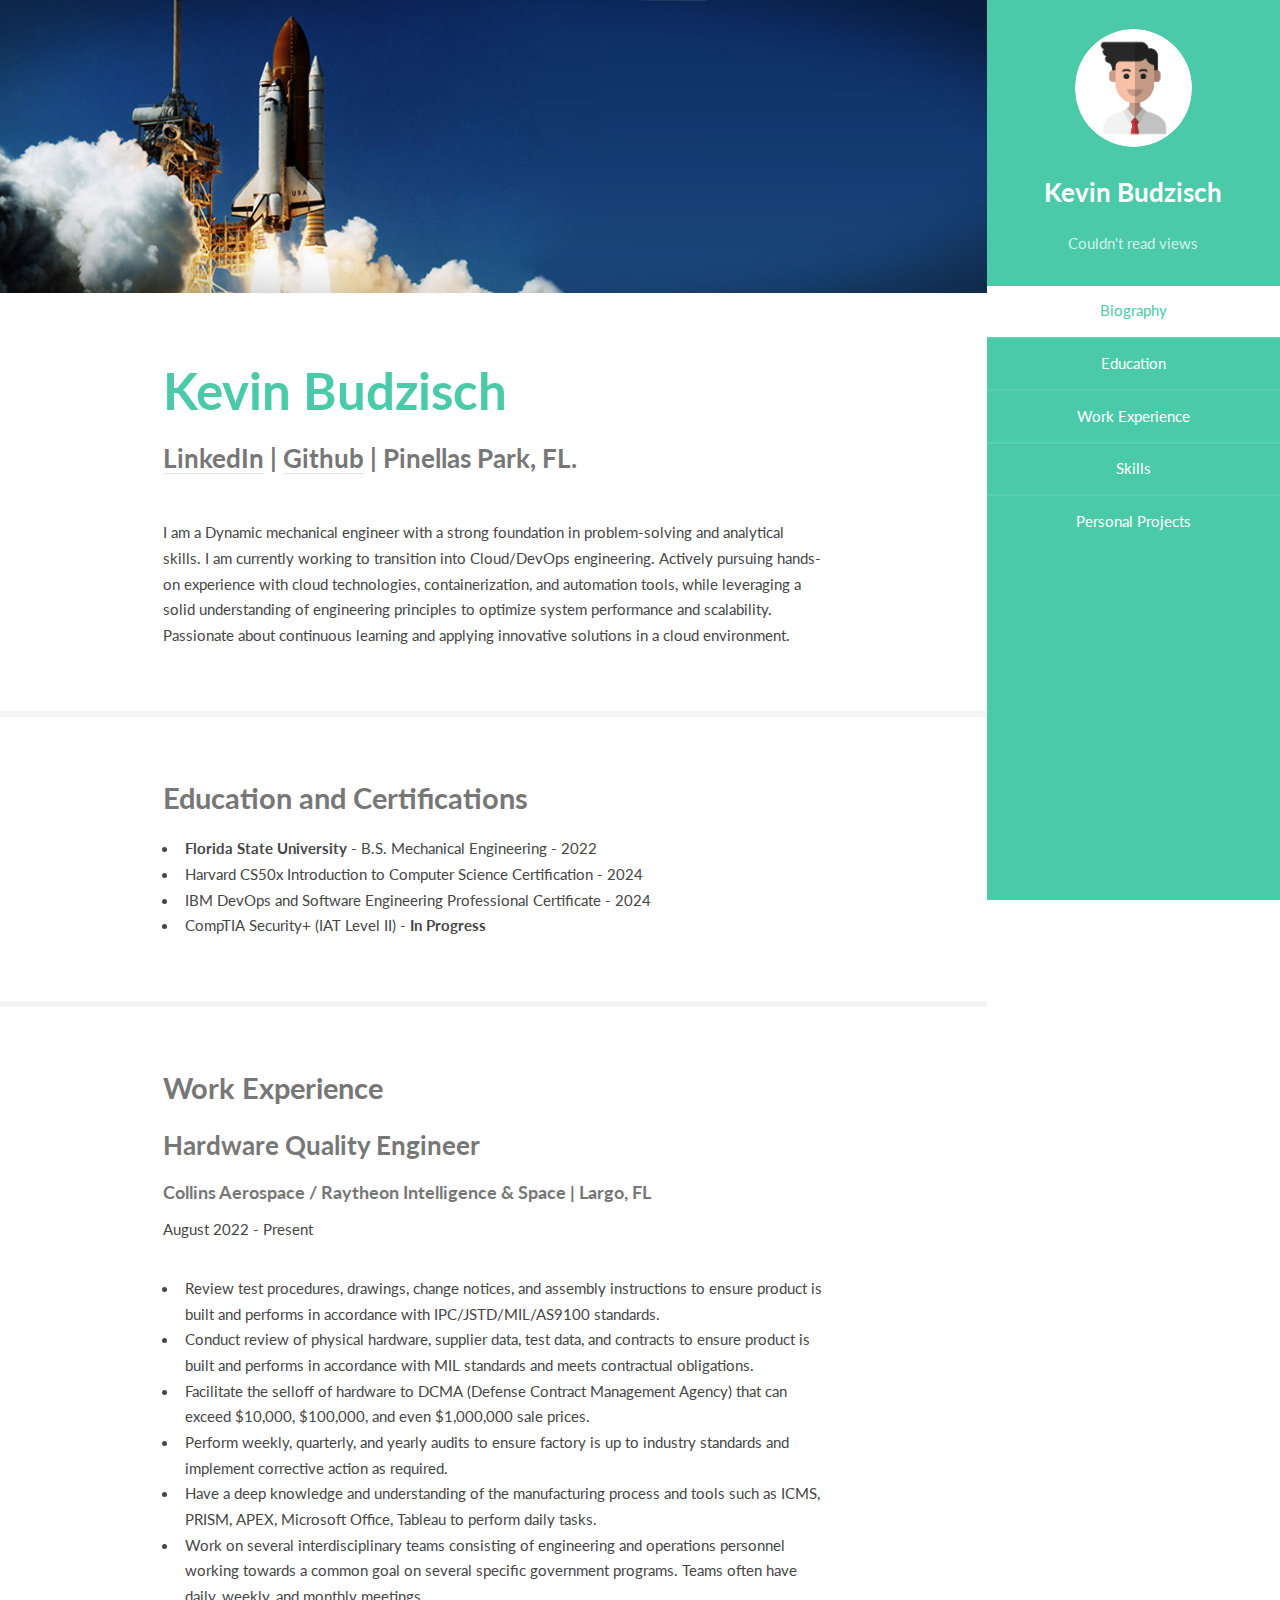
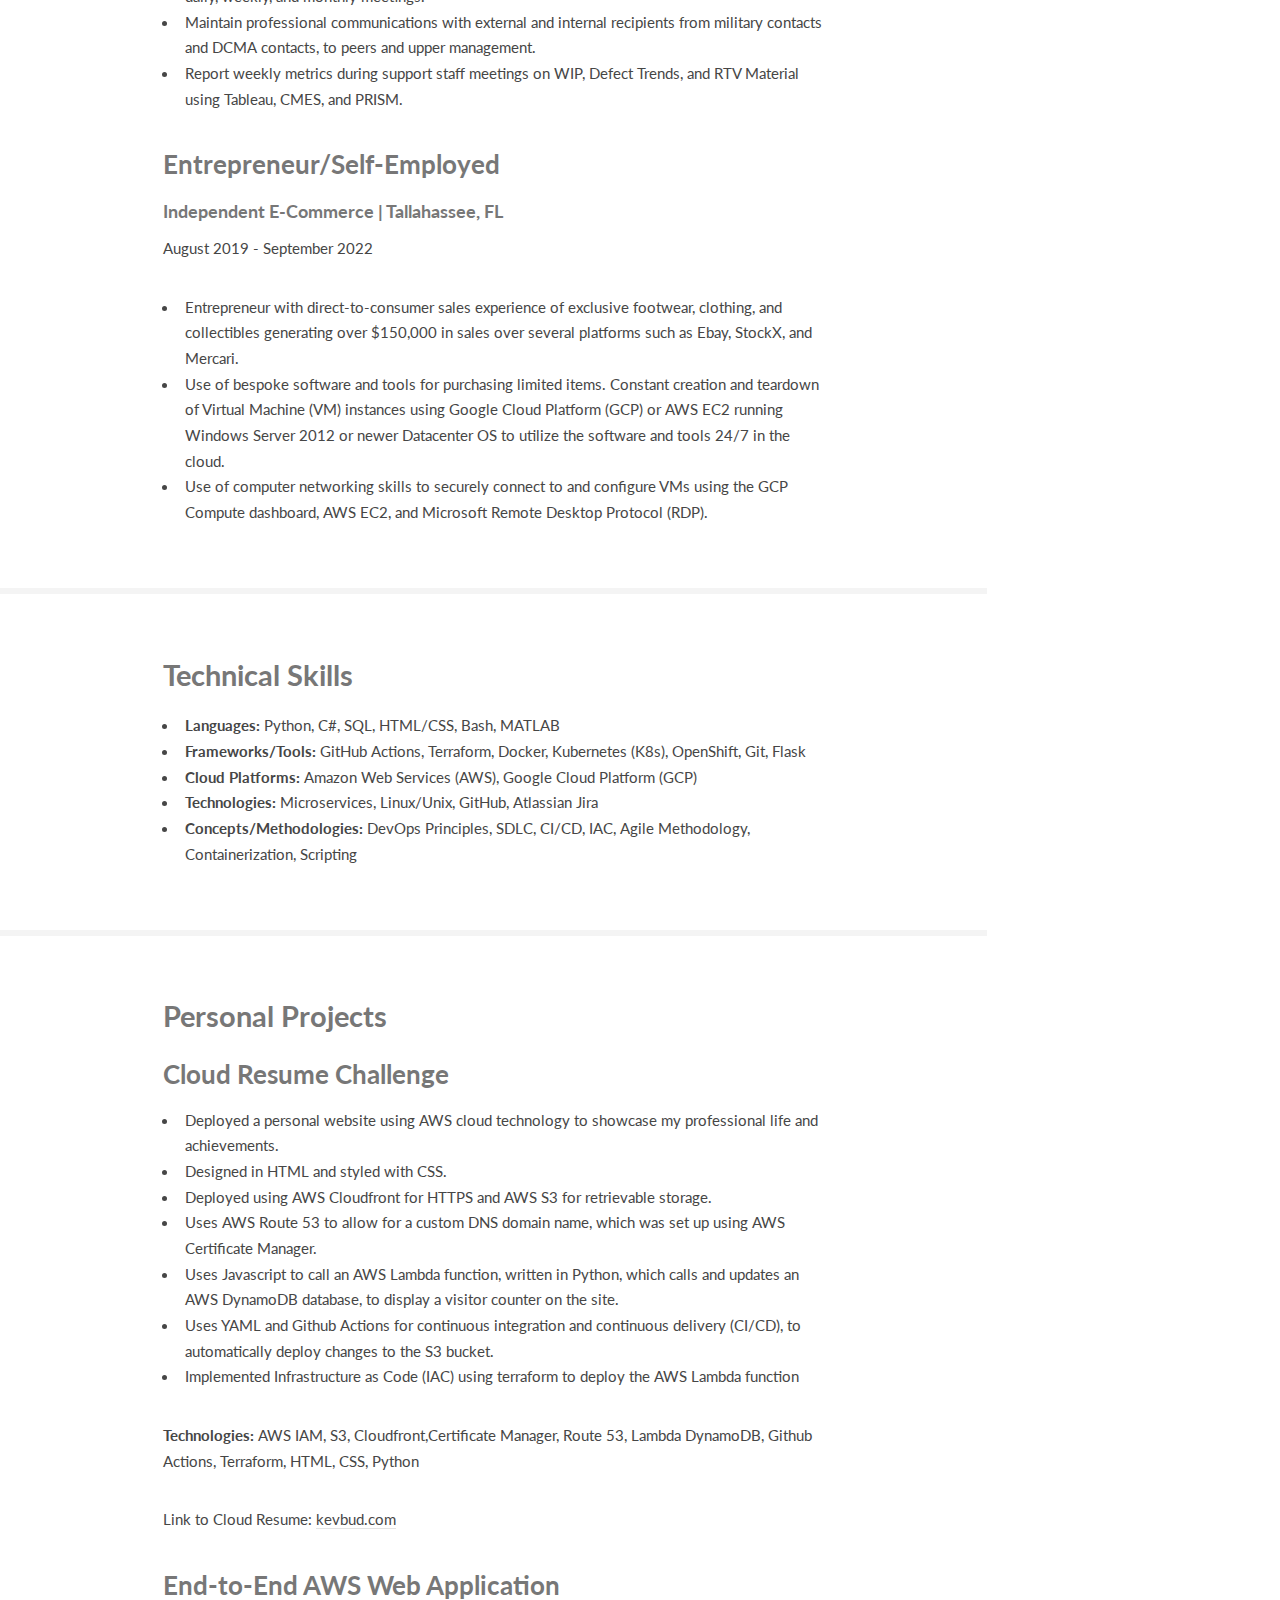
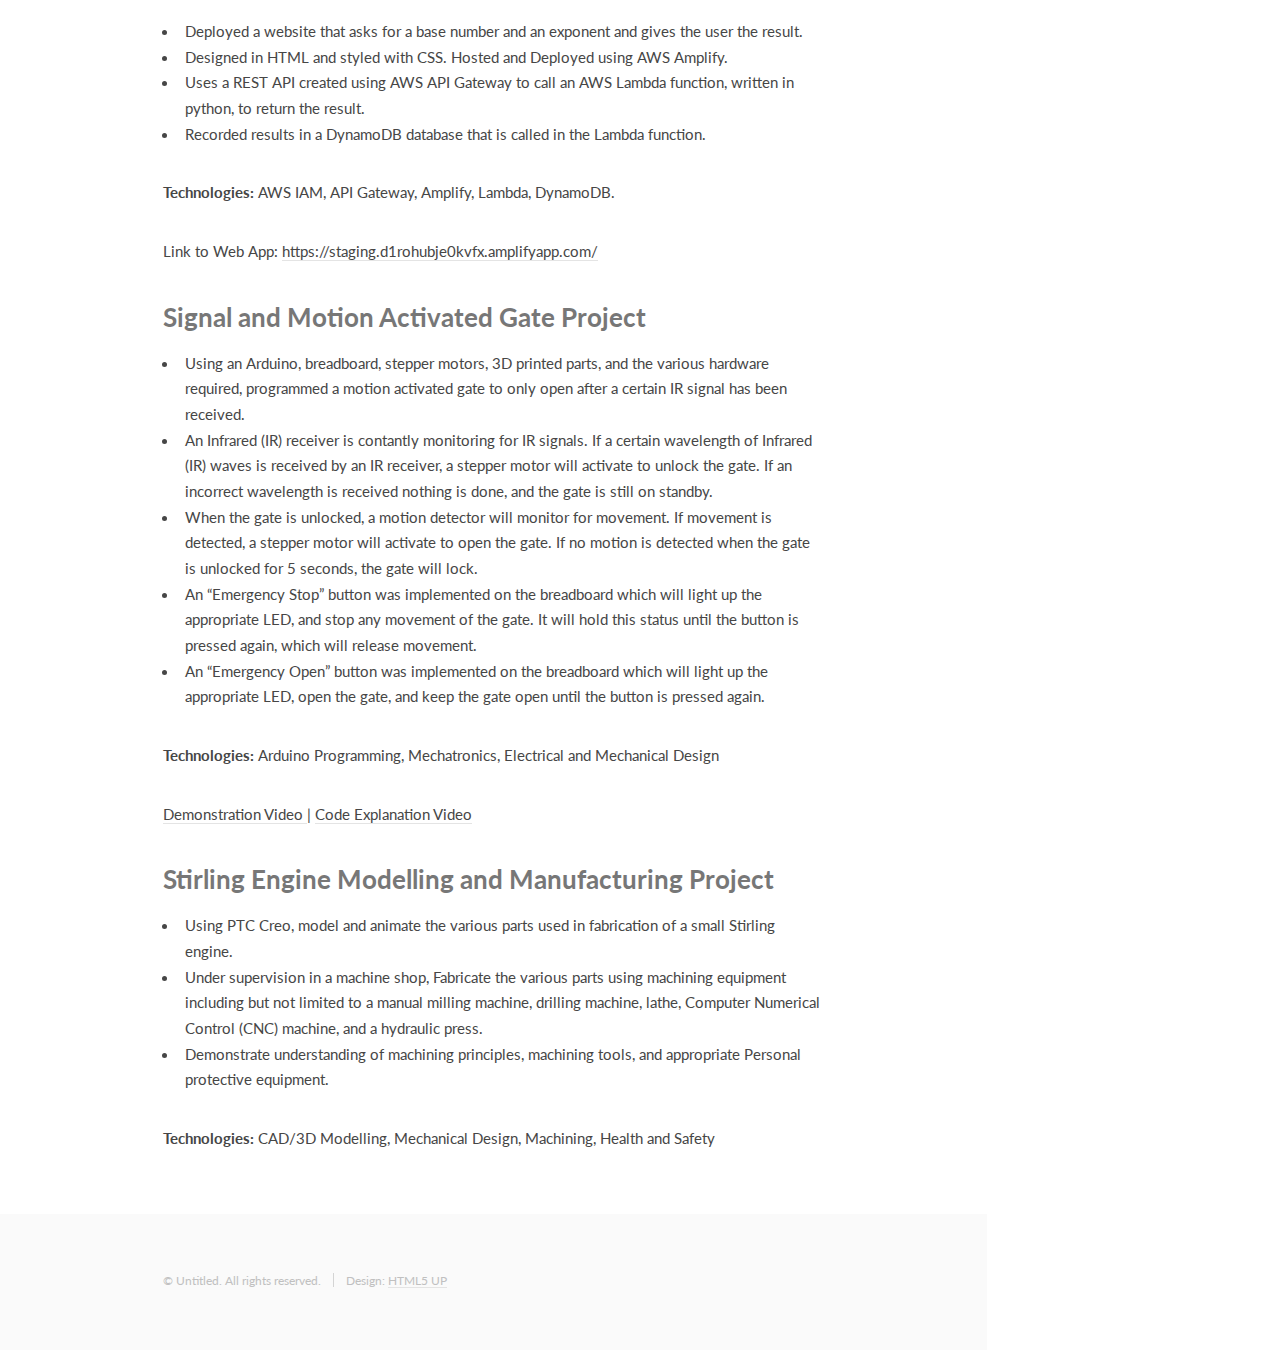
==== commit d35c8730: "Update index.html" ====
--- a/website/index.html
+++ b/website/index.html
@@ -63,7 +63,8 @@
 									<ul>
 										<li><strong>Florida State University</strong>  -  B.S. Mechanical Engineering  -  2022</li>
 										<li>Harvard CS50x Introduction to Computer Science Certification  -  2024</li>
-										<li>IBM DevOps and Software Engineering Professional Certificate  -  <strong>In Progress</strong></li>
+										<li>IBM DevOps and Software Engineering Professional Certificate  -  2024</li>
+										<li>CompTIA Security+ (IAT Level II)  -  <strong>In Progress</strong></li>
 									</ul>
 		
 										
@@ -109,12 +110,11 @@
 									<h2>Technical Skills</h2>
 
 									<ul>
-										<li><strong>Languages:</strong> Python, C#, HTML/CSS, Bash, MATLAB </li>
+										<li><strong>Languages:</strong> Python, C#, SQL, HTML/CSS, Bash, MATLAB </li>
 										<li><strong>Frameworks/Tools:</strong> GitHub Actions, Terraform, Docker, Kubernetes (K8s), OpenShift, Git, Flask</li>
 										<li><strong>Cloud Platforms:</strong> Amazon Web Services (AWS), Google Cloud Platform (GCP)</li>
-										<li><strong>AWS Tools:</strong> IAM, S3, Cloudfront, Route 53, Lambda, DynamoDB, API Gateway, Amplify, Certificate Manager</li>
-										<li><strong>Technologies:</strong> Microservices, Linux/Unix, GitHub, Jira </li>
-										<li><strong>Concepts/Methodologies:</strong> DevOps Principles, CI/CD, IAC, Agile, Containerization, Scripting</li>
+										<li><strong>Technologies:</strong> Microservices, Linux/Unix, GitHub, Atlassian Jira </li>
+										<li><strong>Concepts/Methodologies:</strong> DevOps Principles, SDLC, CI/CD, IAC, Agile Methodology, Containerization, Scripting</li>
 									</ul>
 								</div>
 							</section>
@@ -161,7 +161,7 @@
 									<li>An “Emergency Stop” button was implemented on the breadboard which will light up the appropriate LED, and stop any movement of the gate. It will hold this status until the button is pressed again, which will release movement.</li>
 									<li>An “Emergency Open” button was implemented on the breadboard which will light up the appropriate LED, open the gate, and keep the gate open until the button is pressed again.</li>
 								</ul>
-								<p><strong>Technologies:</strong> Arduino programming, Mechatronics, Electrical and Mechanical Design</p>
+								<p><strong>Technologies:</strong> Arduino Programming, Mechatronics, Electrical and Mechanical Design</p>
 								<p>
 									<a href="https://www.youtube.com/watch?v=40p8YZrm4vk" target="_blank">Demonstration Video     </a> 
 									 |    
@@ -558,4 +558,4 @@
 
 			<script src ="./index.js"></script>
 	</body>
-</html>+</html>
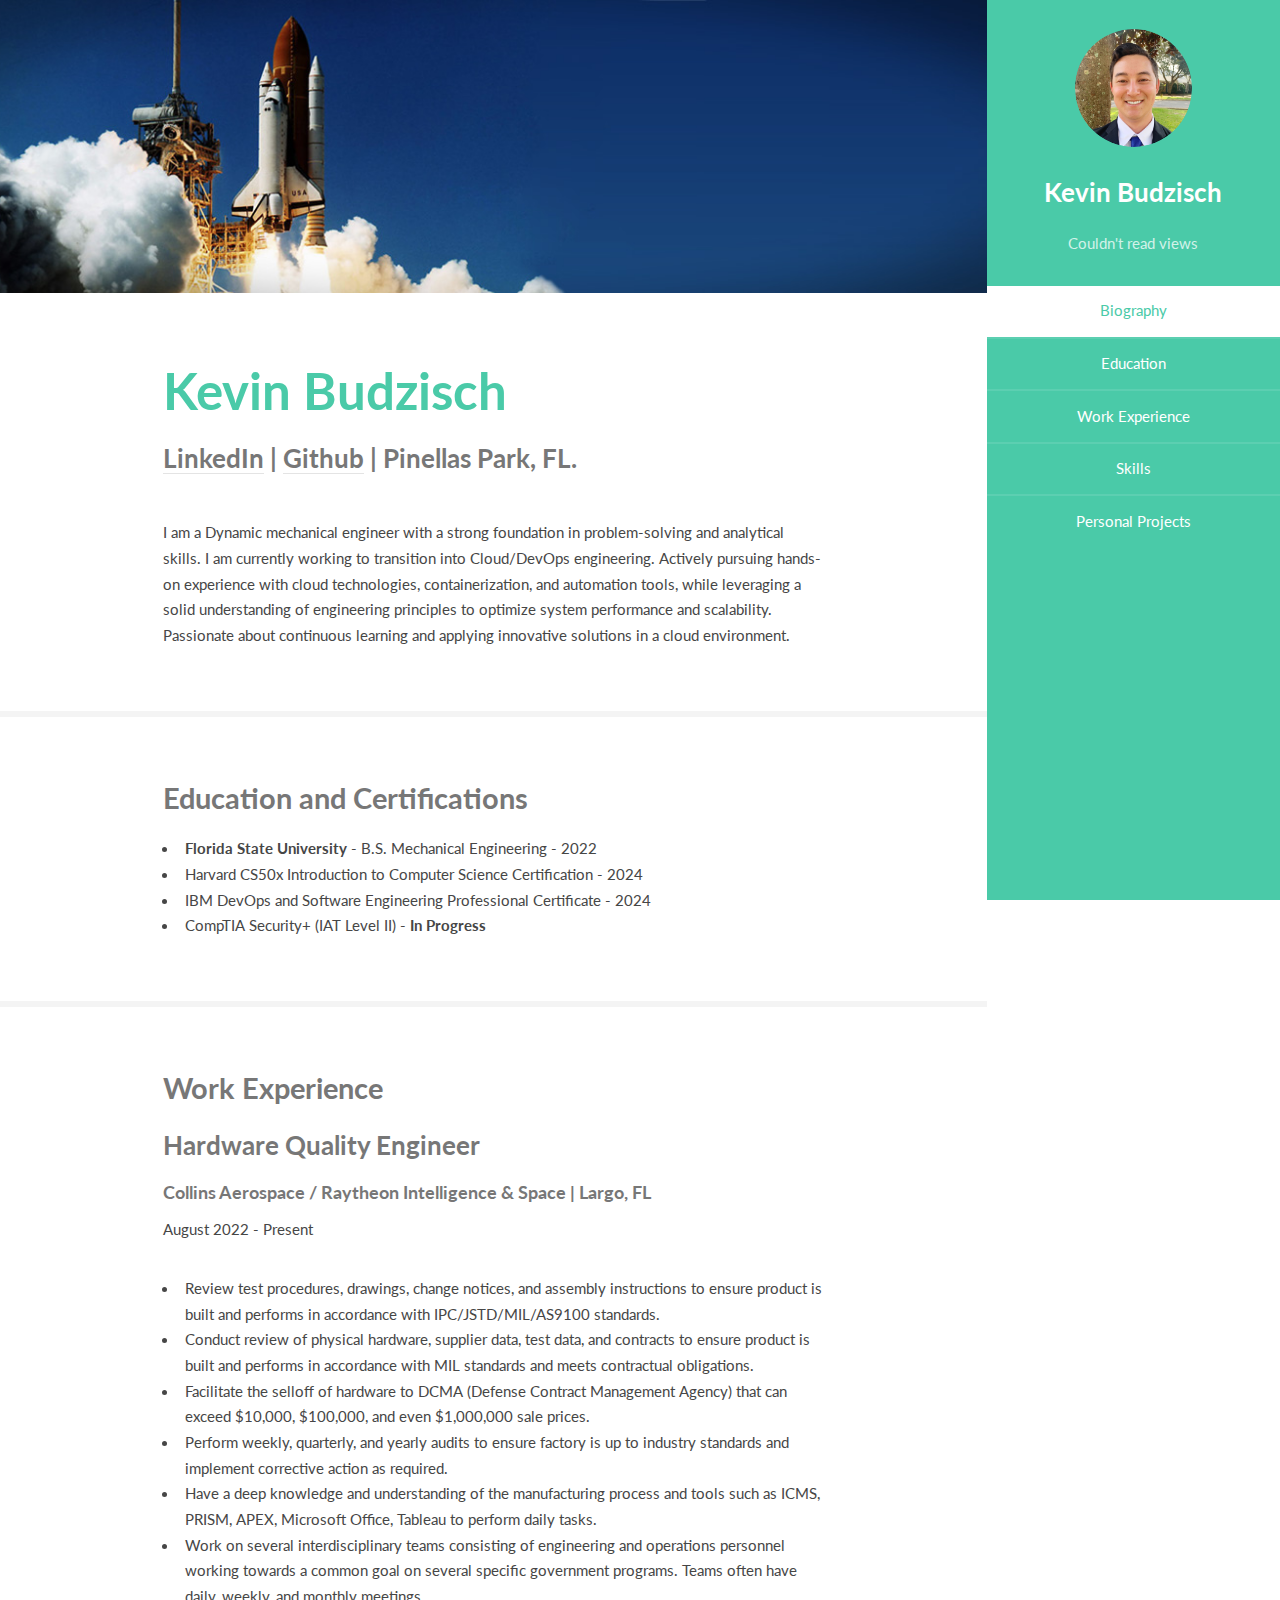
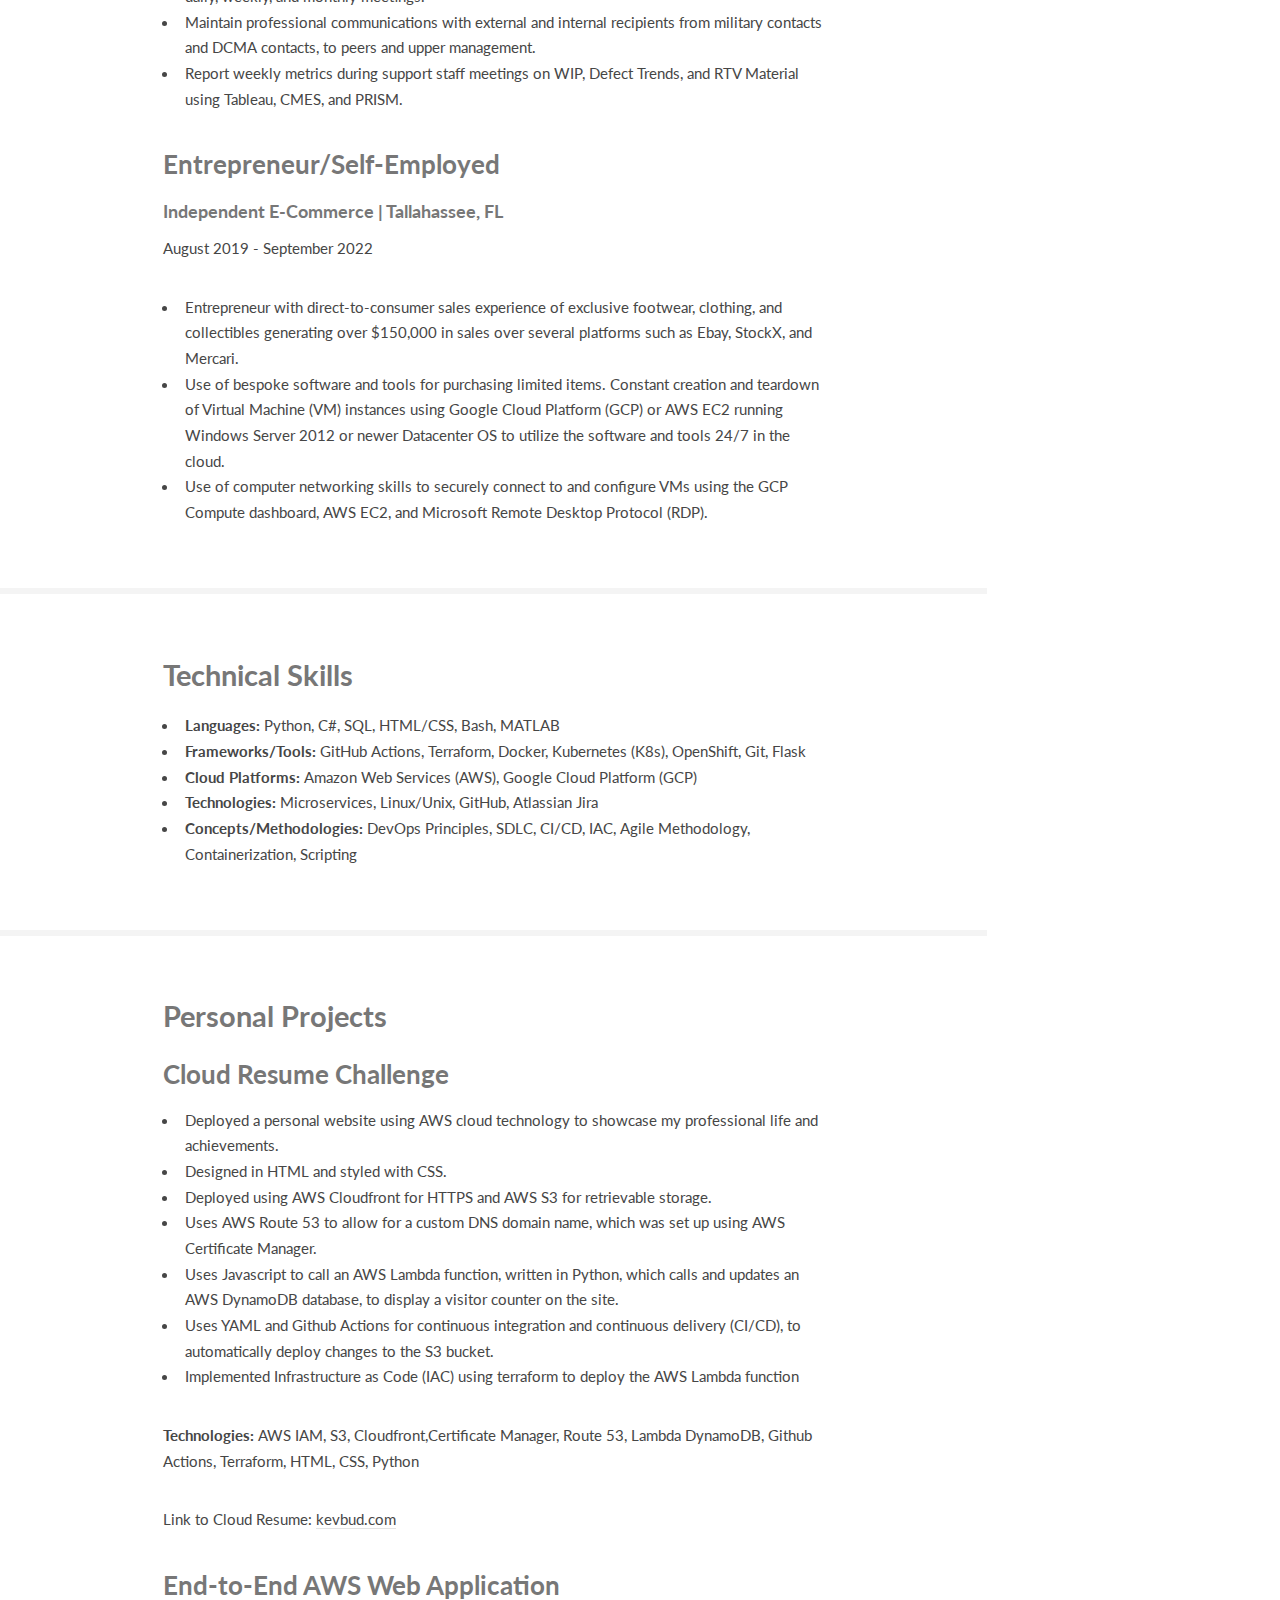
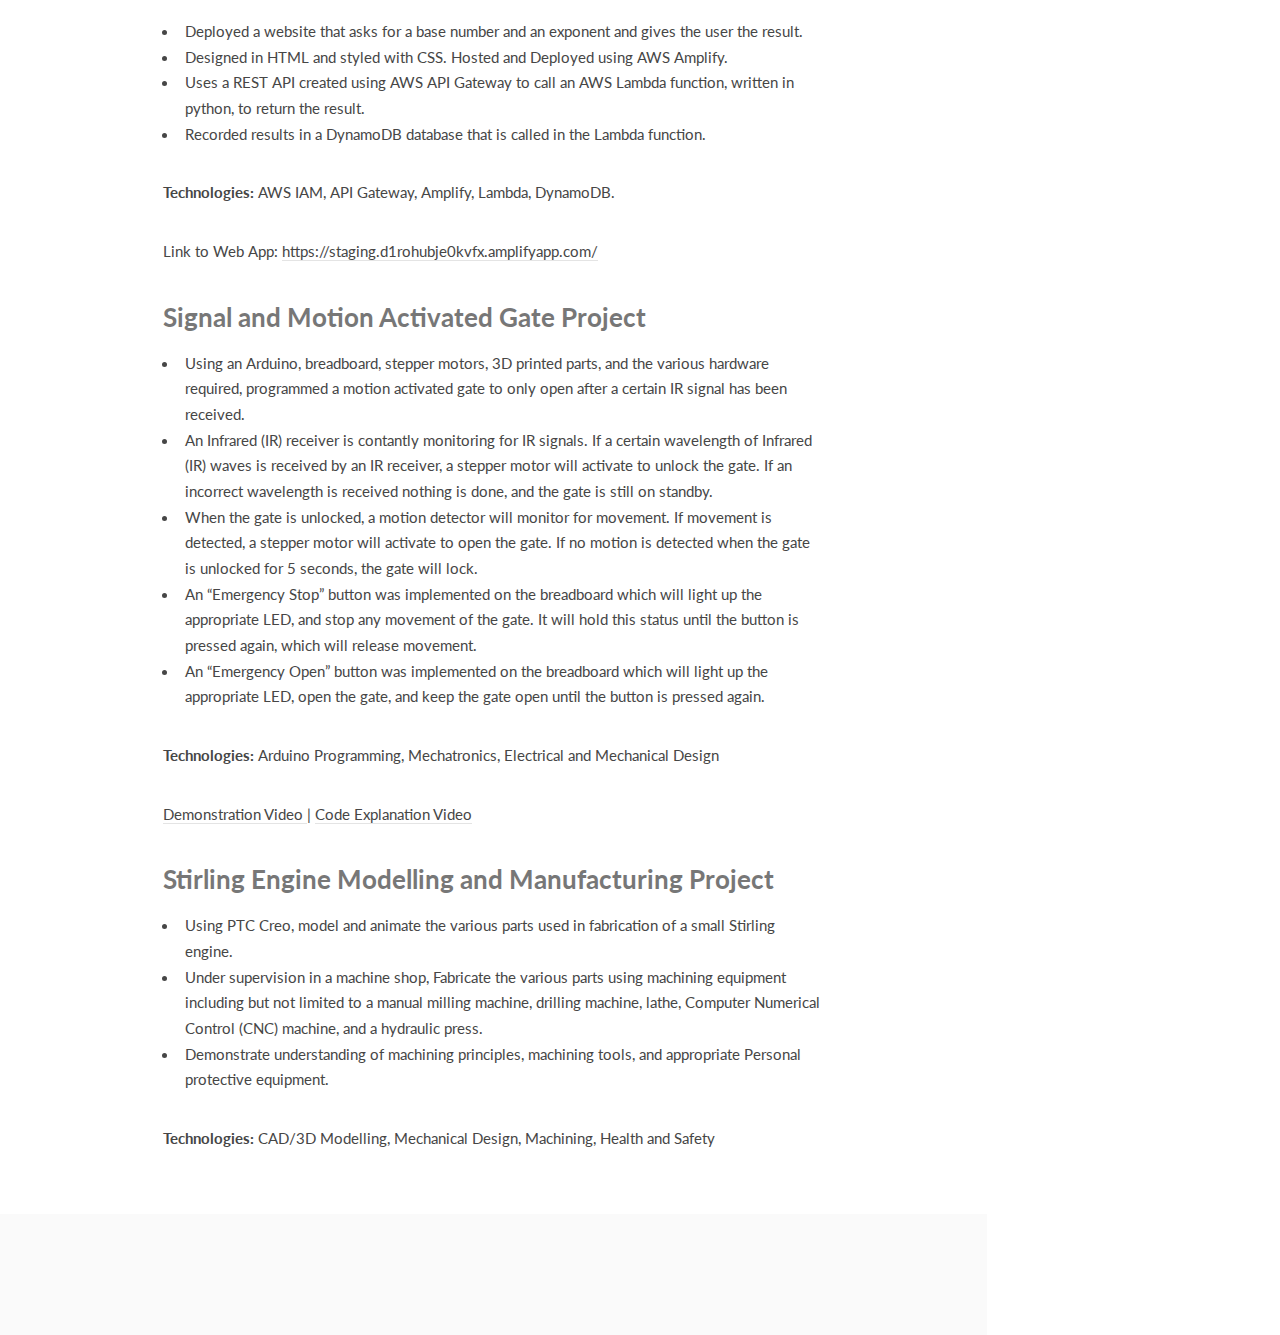
==== commit a3f9927e: "Update index.html" ====
--- a/website/index.html
+++ b/website/index.html
@@ -540,7 +540,7 @@
 					<section id="footer">
 						<div class="container">
 							<ul class="copyright">
-								<li>&copy; Untitled. All rights reserved.</li><li>Design: <a href="http://html5up.net">HTML5 UP</a></li>
+								
 							</ul>
 						</div>
 					</section>
